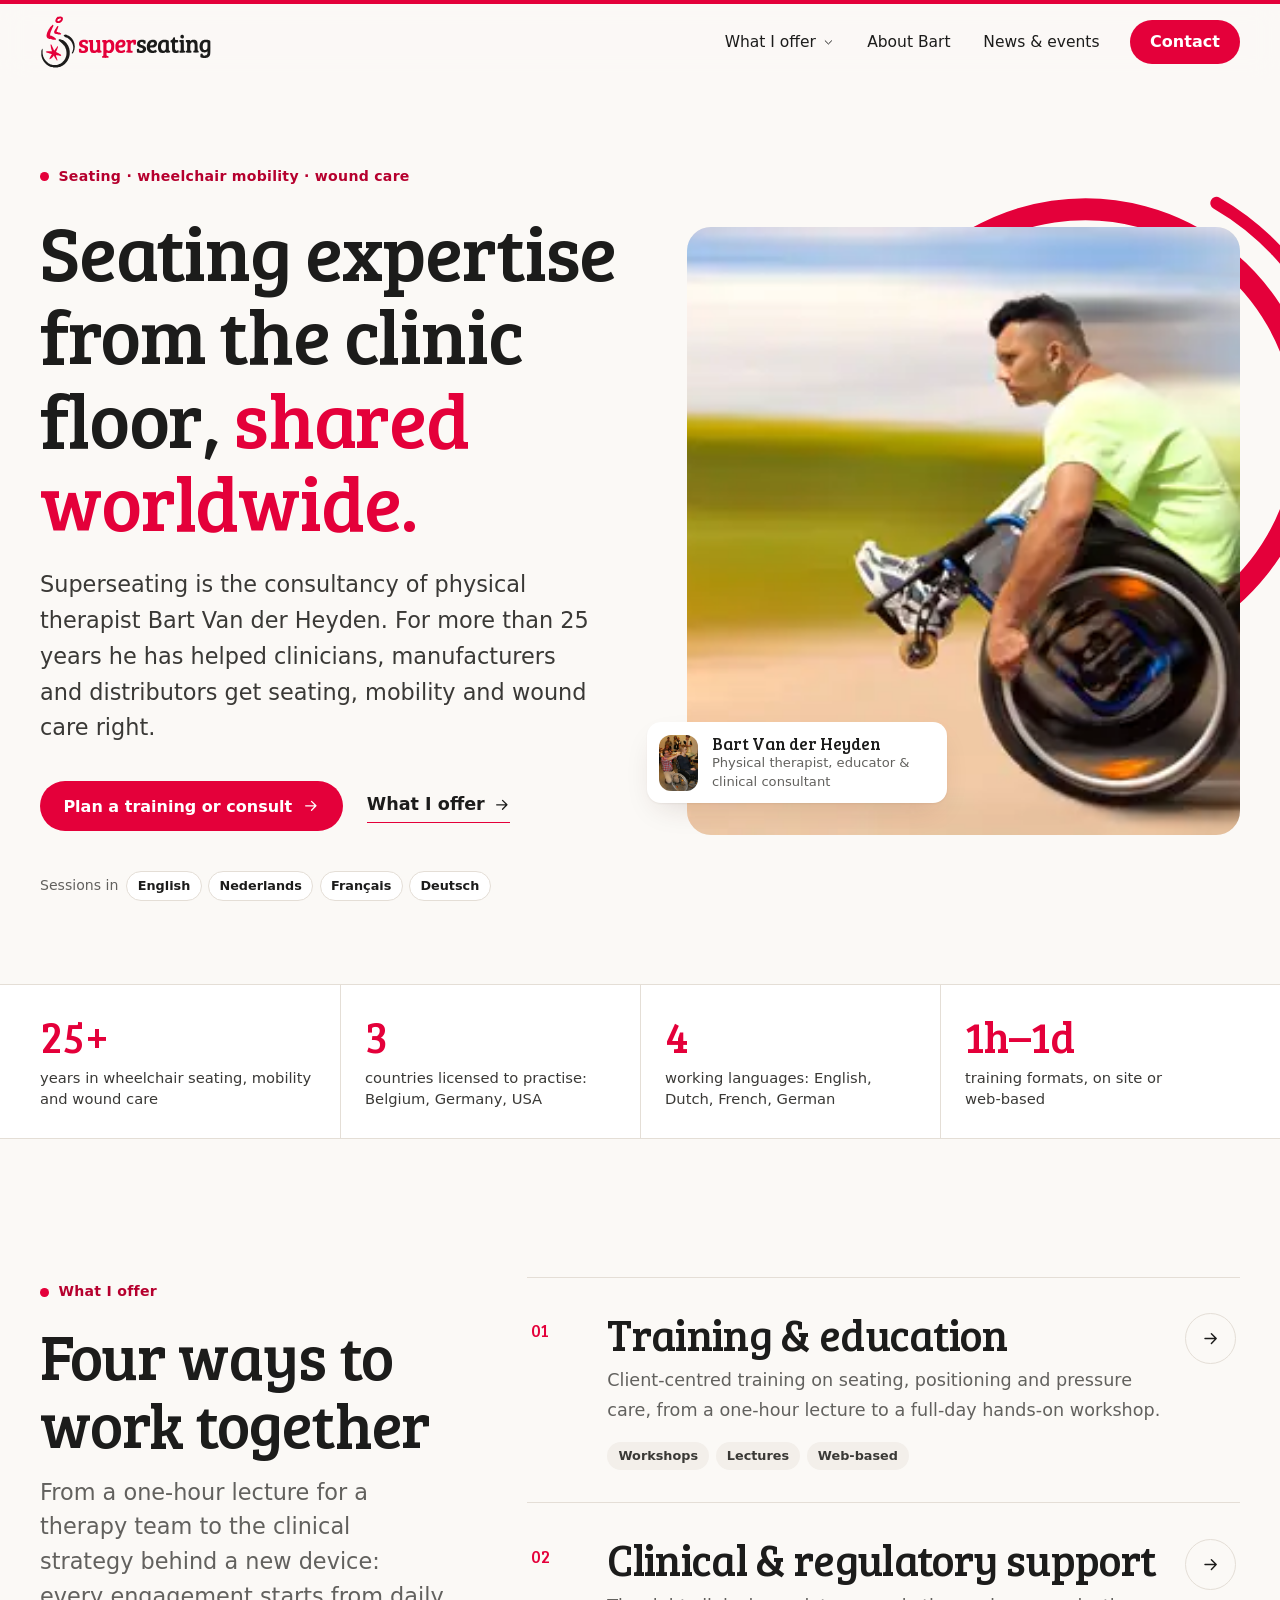
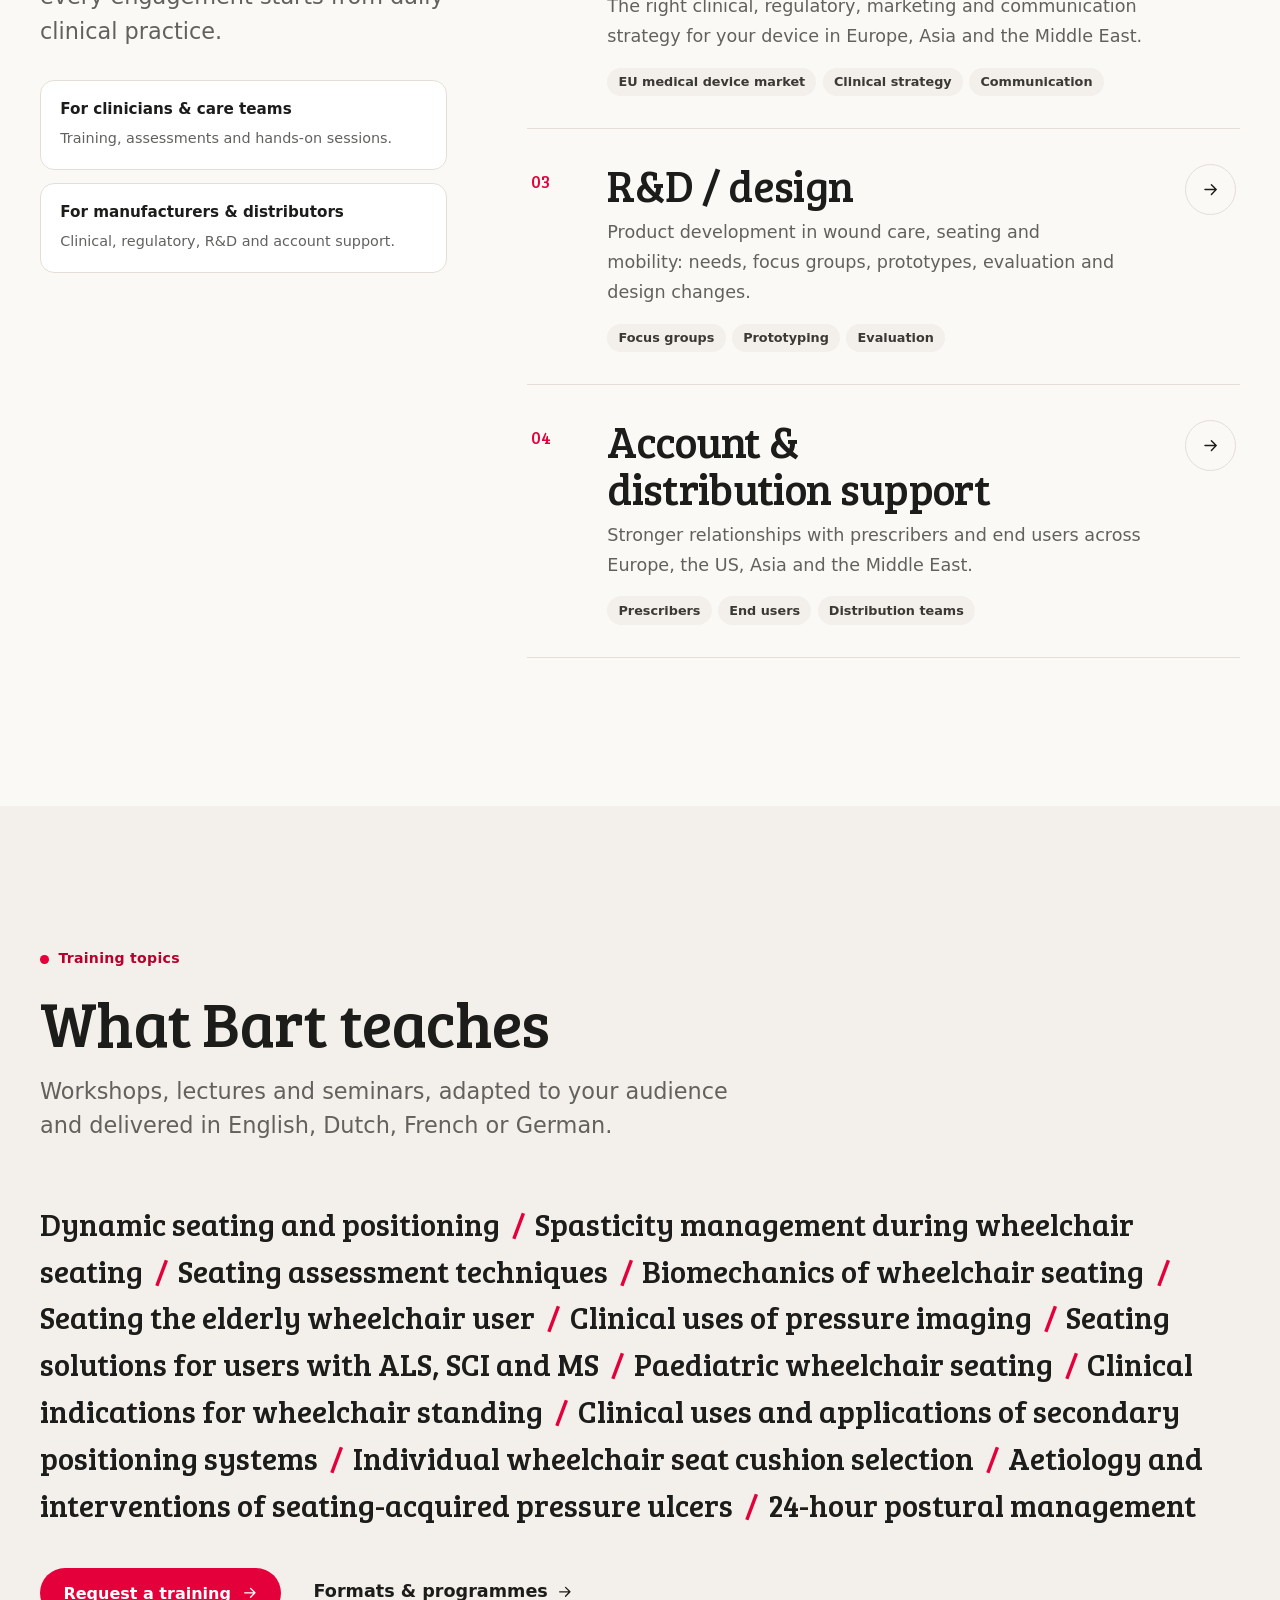
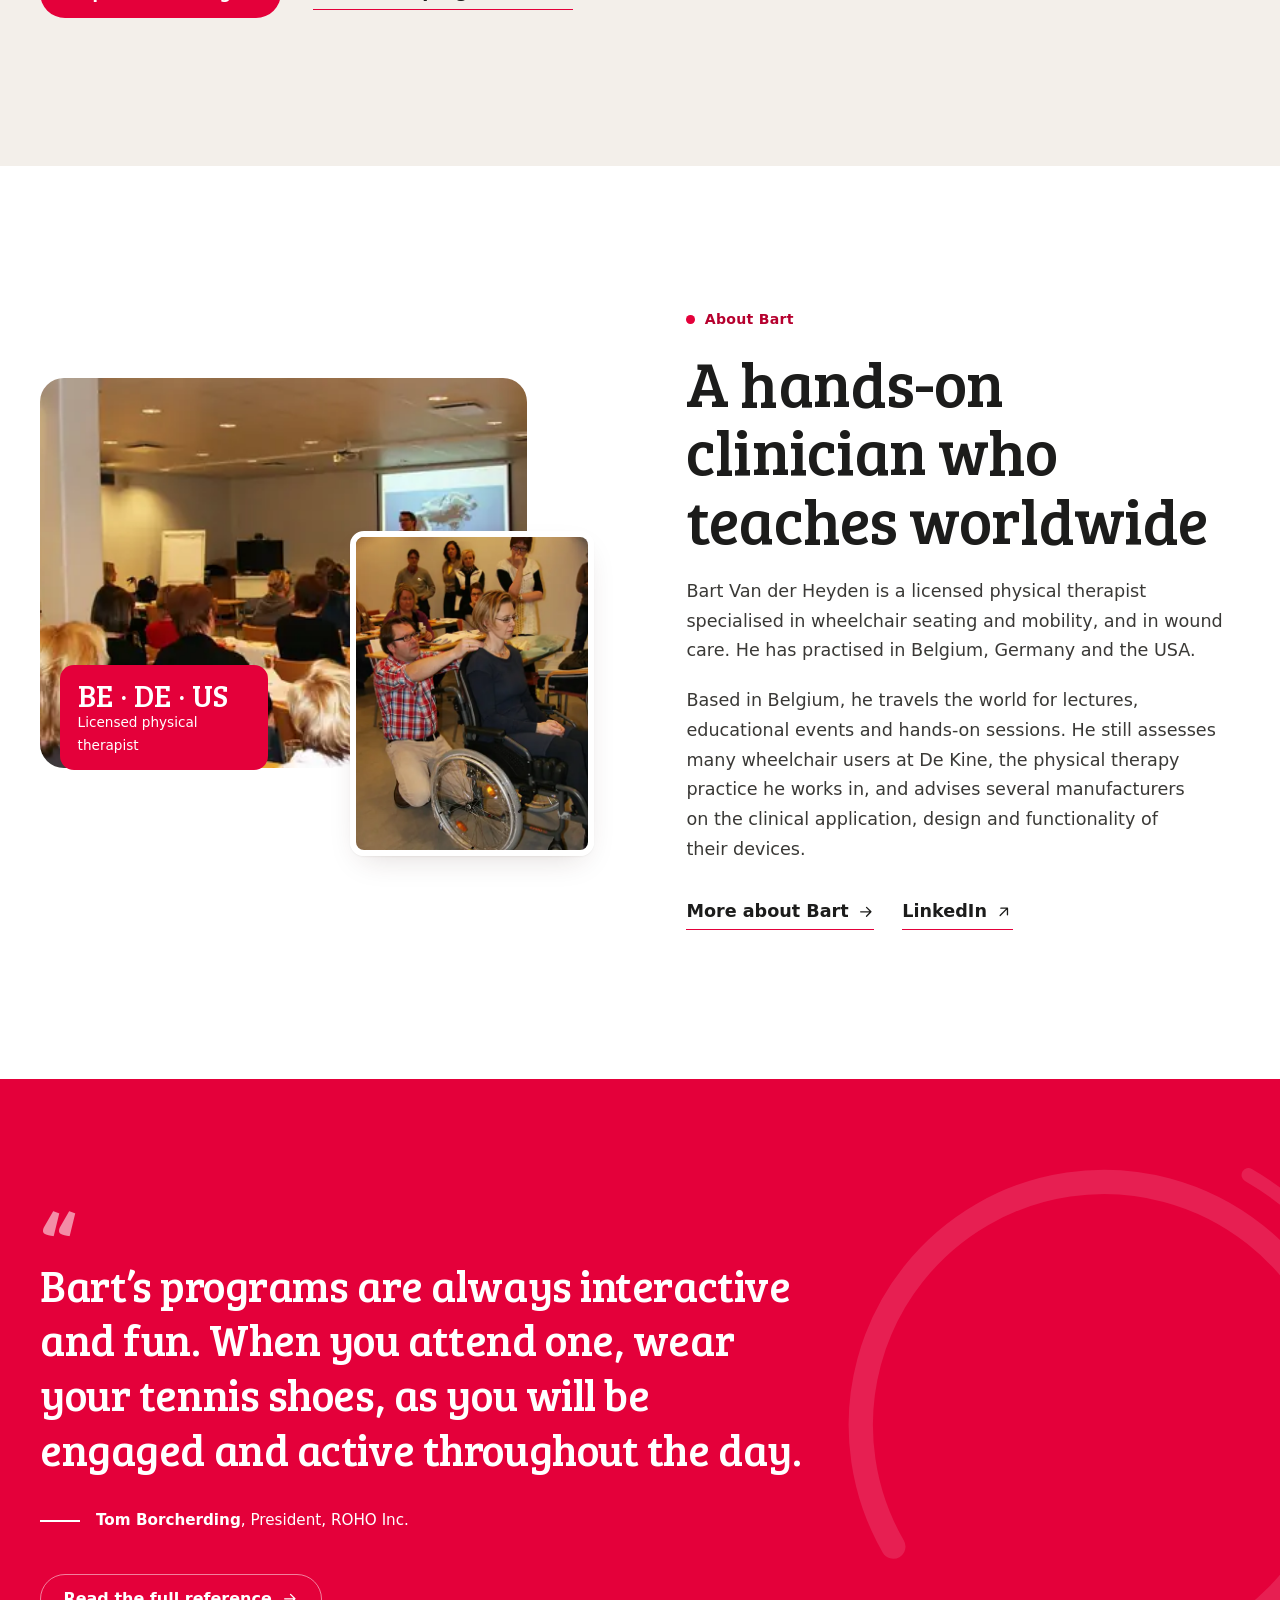
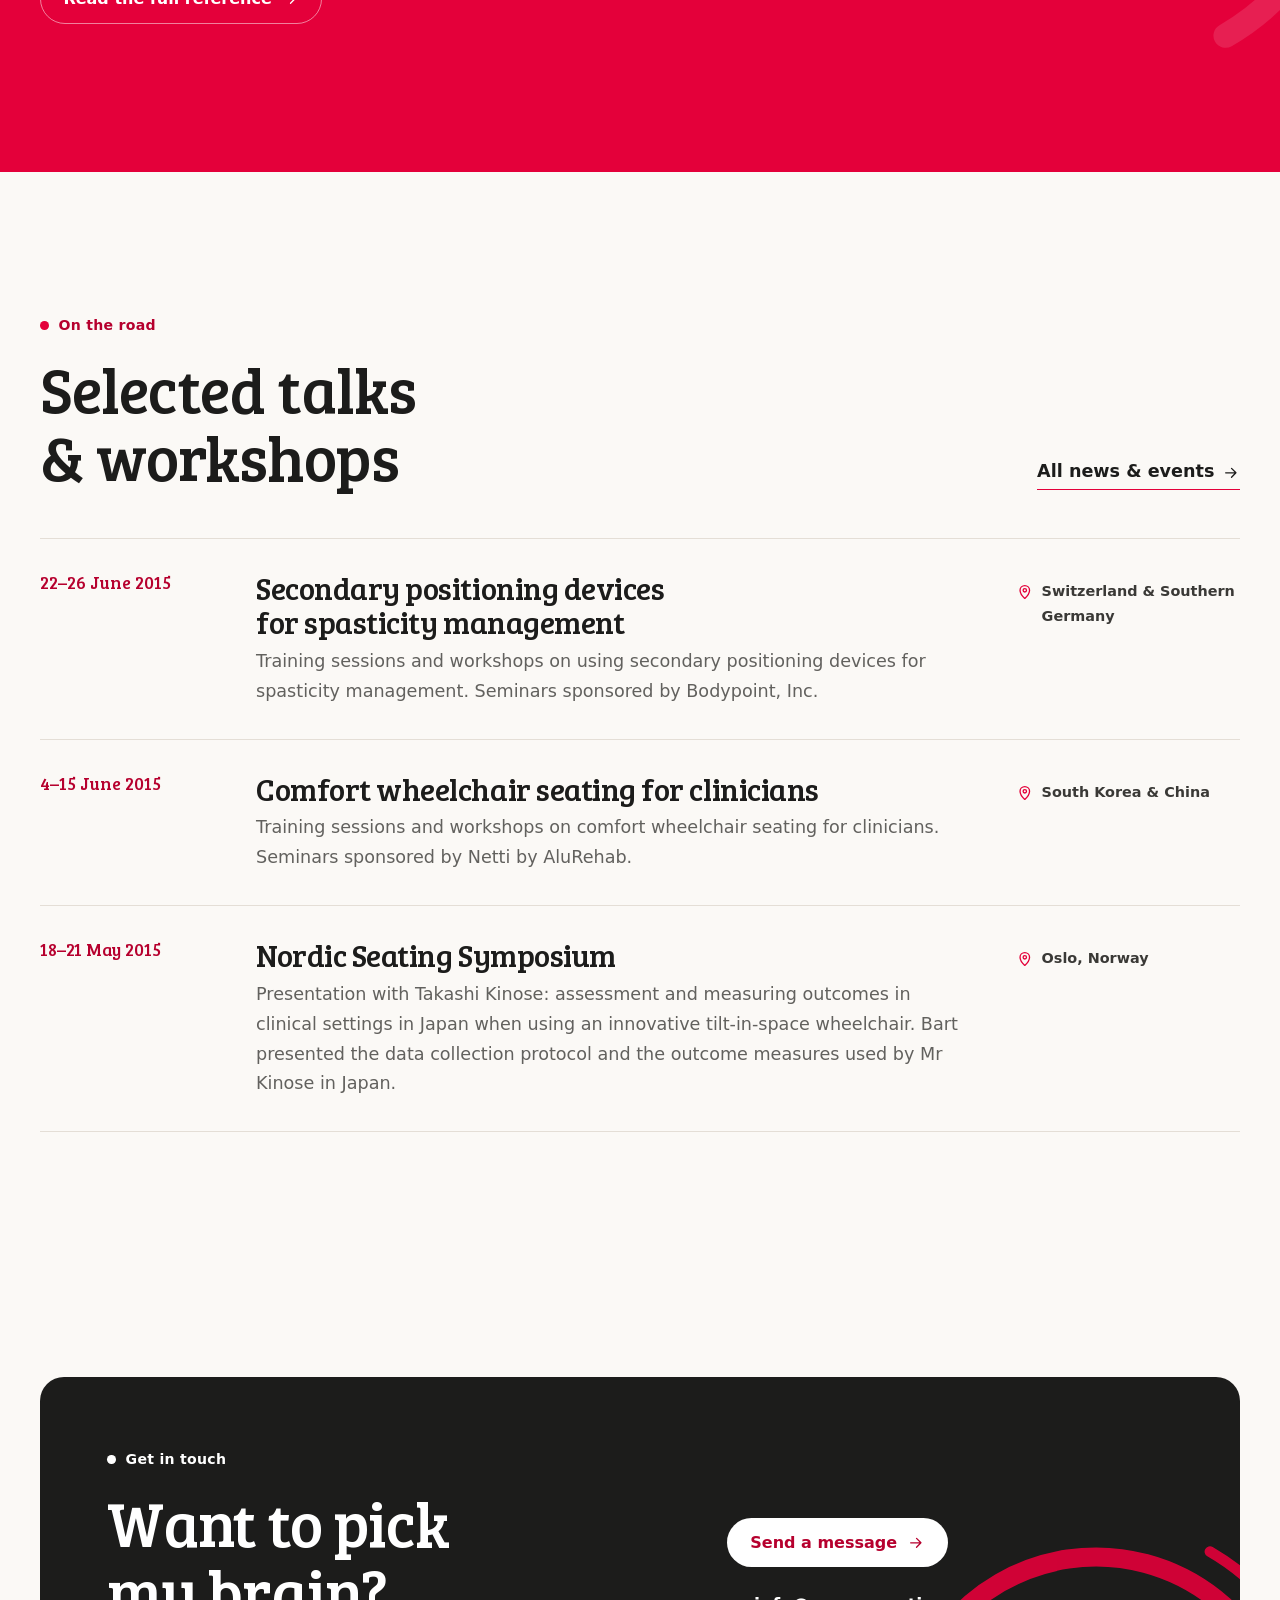
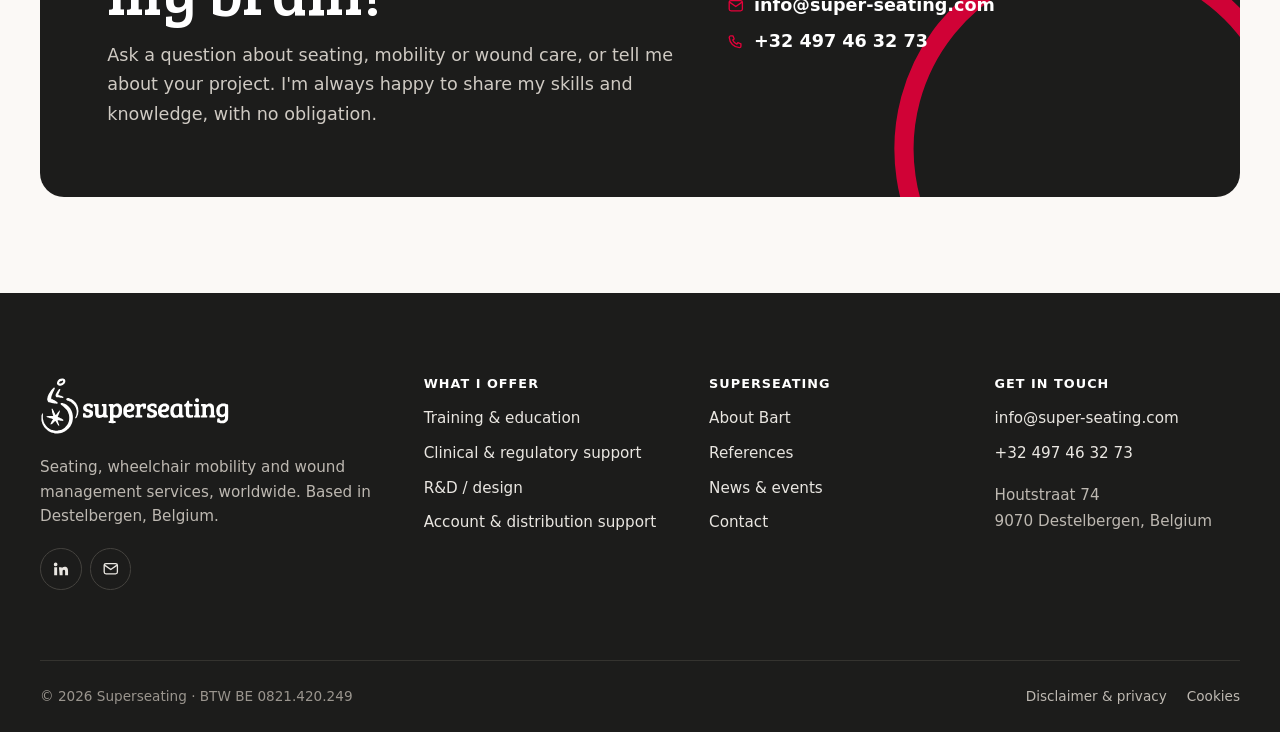
==== index.html @ 183a4d55 "hi new site" ====
<!doctype html>
<html lang="en">
<head>
<meta charset="utf-8">
<meta name="viewport" content="width=device-width, initial-scale=1">
<title>Superseating · Wheelchair seating, mobility & wound care expertise</title>
<meta name="description" content="Training, clinical and regulatory support, R&D and distribution support in wheelchair seating, mobility and wound care, by physical therapist Bart Van der Heyden. Worldwide, in four languages.">
<link rel="canonical" href="https://www.super-seating.com/">
<meta name="theme-color" content="#e4003a">
<meta property="og:type" content="website">
<meta property="og:site_name" content="Superseating">
<meta property="og:title" content="Superseating · Wheelchair seating, mobility & wound care expertise">
<meta property="og:description" content="Training, clinical and regulatory support, R&D and distribution support in wheelchair seating, mobility and wound care, by physical therapist Bart Van der Heyden. Worldwide, in four languages.">
<meta property="og:url" content="https://www.super-seating.com/">
<meta property="og:image" content="https://www.super-seating.com/assets/img/og-image.jpg">
<meta property="og:image:width" content="1200">
<meta property="og:image:height" content="630">
<meta name="twitter:card" content="summary_large_image">
<link rel="icon" href="favicon.ico" sizes="32x32">
<link rel="icon" href="assets/img/favicon.svg" type="image/svg+xml">
<link rel="apple-touch-icon" href="assets/img/apple-touch-icon.png">
<link rel="manifest" href="site.webmanifest">
<link rel="preload" href="assets/fonts/bree-serif-400.woff2" as="font" type="font/woff2" crossorigin>
<link rel="preload" href="assets/fonts/open-sans-var.woff2" as="font" type="font/woff2" crossorigin>
<link rel="stylesheet" href="assets/css/styles.css">
<script>document.documentElement.classList.add("js")</script>
<script src="assets/js/main.js" defer></script>
<script type="application/ld+json">{"@context": "https://schema.org", "@type": "ProfessionalService", "name": "Superseating", "url": "https://www.super-seating.com/", "logo": "https://www.super-seating.com/assets/img/logo.svg", "image": "https://www.super-seating.com/assets/img/og-image.jpg", "email": "info@super-seating.com", "telephone": "+32497463273", "description": "Seating, wheelchair mobility and wound management services worldwide: training & education, clinical and regulatory support, R&D / design, account and distribution support.", "address": {"@type": "PostalAddress", "streetAddress": "Houtstraat 74", "postalCode": "9070", "addressLocality": "Destelbergen", "addressCountry": "BE"}, "areaServed": "Worldwide", "founder": {"@type": "Person", "name": "Bart Van der Heyden", "jobTitle": "Physical therapist", "sameAs": ["https://www.linkedin.com/in/bartvanderheydenpt"], "knowsLanguage": ["nl", "fr", "de", "en"]}}</script>
</head>
<body>
<a class="skip-link" href="#main">Skip to content</a>
<header class="site-header">
  <div class="container header-inner">
    <a class="brand" href="index.html" aria-label="Superseating, home">
      <img src="assets/img/logo.svg" alt="Superseating" width="172" height="64">
    </a>
    <button class="menu-toggle" type="button" aria-expanded="false" aria-controls="site-nav" aria-label="Open menu">
      <span class="bars" aria-hidden="true"><span></span><span></span><span></span></span>
    </button>
    <nav class="site-nav" id="site-nav" aria-label="Main">
      <ul class="nav-list" role="list">
        <li class="nav-item--has-menu">
          <button class="nav-link" type="button" aria-expanded="false" aria-controls="submenu-services" data-submenu>
            What I offer <svg class="chev" viewBox="0 0 24 24" fill="none" stroke="currentColor" stroke-width="1.8" stroke-linecap="round" stroke-linejoin="round" aria-hidden="true"><path d="M6 9l6 6 6-6"/></svg>
          </button>
          <ul class="submenu" id="submenu-services" role="list">
            <li><a href="training-education.html"><strong>Training & education</strong><span>Programmes for clinicians and care teams</span></a></li>
            <li><a href="clinical-regulatory-support.html"><strong>Clinical & regulatory support</strong><span>Strategy for Europe, Asia, Middle East</span></a></li>
            <li><a href="rd-design.html"><strong>R&D / design</strong><span>From user needs to design changes</span></a></li>
            <li><a href="account-distribution-support.html"><strong>Account & distribution support</strong><span>Prescribers and end users, worldwide</span></a></li>
          </ul>
        </li>
        <li><a class="nav-link" href="about.html">About Bart</a></li>
        <li><a class="nav-link" href="news.html">News &amp; events</a></li>
        <li class="nav-cta-item"><a class="btn nav-cta" href="contact.html">Contact</a></li>
      </ul>
    </nav>
  </div>
</header>
<main id="main">
  <section class="hero">
    <div class="container hero-grid">
      <div data-reveal>
        <span class="eyebrow">Seating · wheelchair mobility · wound care</span>
        <h1>Seating expertise from the clinic floor, <em>shared worldwide.</em></h1>
        <p class="lead">Superseating is the consultancy of physical therapist Bart Van der Heyden. For more than 25 years he has helped clinicians, manufacturers and distributors get seating, mobility and wound care right.</p>
        <div class="hero-actions">
          <a class="btn" href="contact.html">Plan a training or consult <svg class="" viewBox="0 0 24 24" fill="none" stroke="currentColor" stroke-width="1.8" stroke-linecap="round" stroke-linejoin="round" aria-hidden="true"><path d="M5 12h14M13 6l6 6-6 6"/></svg></a>
          <a class="link-arrow" href="#services">What I offer <svg class="" viewBox="0 0 24 24" fill="none" stroke="currentColor" stroke-width="1.8" stroke-linecap="round" stroke-linejoin="round" aria-hidden="true"><path d="M5 12h14M13 6l6 6-6 6"/></svg></a>
        </div>
        <div class="hero-langs">
          <span>Sessions in</span>
          <ul role="list" aria-label="Languages">
            <li lang="en">English</li><li lang="nl">Nederlands</li><li lang="fr">Français</li><li lang="de">Deutsch</li>
          </ul>
        </div>
      </div>
      <div class="hero-visual" data-reveal style="--d:.12s">
        <svg class="hero-arc" viewBox="0 0 400 400" fill="none" stroke="currentColor" stroke-linecap="round" aria-hidden="true"><path d="M61.4 280A160 160 0 1 1 280 338.6" stroke-width="16"/><path d="M295 35.5A190 190 0 0 1 378.5 265" stroke-width="9"/></svg>
        <div class="hero-photo">
          <picture class=""><source type="image/webp" srcset="assets/img/hero-motion-640.webp 640w, assets/img/hero-motion-1200.webp 1200w, assets/img/hero-motion-1920.webp 1920w" sizes="(max-width: 860px) 100vw, 50vw"><img src="assets/img/hero-motion.jpg" alt="A wheelchair user riding fast along a sunny path, the landscape blurred by speed" width="1200" height="500" fetchpriority="high" decoding="async"></picture>
        </div>
        <div class="hero-card">
          <picture class=""><source type="image/webp" srcset="assets/img/bart-fitting-480.webp 480w" sizes="56px"><img src="assets/img/bart-fitting.jpg" alt="Bart Van der Heyden adjusting the posture of a woman seated in a wheelchair during a workshop" width="600" height="800" loading="lazy" decoding="async"></picture>
          <div><strong>Bart Van der Heyden</strong><span>Physical therapist, educator &amp; clinical consultant</span></div>
        </div>
      </div>
    </div>
  </section>

  <section class="facts" aria-label="Superseating in numbers">
    <div class="container">
      <ul class="facts-list" role="list">
        <li><span class="fact-num">25+</span><span class="fact-label">years in wheelchair seating, mobility and wound care</span></li>
        <li><span class="fact-num">3</span><span class="fact-label">countries licensed to practise: Belgium, Germany, USA</span></li>
        <li><span class="fact-num">4</span><span class="fact-label">working languages: English, Dutch, French, German</span></li>
        <li><span class="fact-num">1h–1d</span><span class="fact-label">training formats, on site or web-based</span></li>
      </ul>
    </div>
  </section>

  <section class="section" id="services" aria-labelledby="services-title">
    <div class="container services">
      <div class="section-head" data-reveal>
        <span class="eyebrow">What I offer</span>
        <h2 id="services-title">Four ways to work together</h2>
        <p>From a one-hour lecture for a therapy team to the clinical strategy behind a new device: every engagement starts from daily clinical practice.</p>
        <div class="audience">
          <div><strong>For clinicians &amp; care teams</strong><span>Training, assessments and hands-on sessions.</span></div>
          <div><strong>For manufacturers &amp; distributors</strong><span>Clinical, regulatory, R&amp;D and account support.</span></div>
        </div>
      </div>
      <ul class="service-list" role="list">
          <li class="service-row" data-reveal>
            <a href="training-education.html">
              <span class="service-num">01</span>
              <div>
                <h3>Training & education</h3>
                <p>Client-centred training on seating, positioning and pressure care, from a one-hour lecture to a full-day hands-on workshop.</p>
                <ul class="tags" role="list"><li>Workshops</li><li>Lectures</li><li>Web-based</li></ul>
              </div>
              <span class="service-go" aria-hidden="true"><svg class="" viewBox="0 0 24 24" fill="none" stroke="currentColor" stroke-width="1.8" stroke-linecap="round" stroke-linejoin="round" aria-hidden="true"><path d="M5 12h14M13 6l6 6-6 6"/></svg></span>
            </a>
          </li>
          <li class="service-row" data-reveal>
            <a href="clinical-regulatory-support.html">
              <span class="service-num">02</span>
              <div>
                <h3>Clinical & regulatory support</h3>
                <p>The right clinical, regulatory, marketing and communication strategy for your device in Europe, Asia and the Middle East.</p>
                <ul class="tags" role="list"><li>EU medical device market</li><li>Clinical strategy</li><li>Communication</li></ul>
              </div>
              <span class="service-go" aria-hidden="true"><svg class="" viewBox="0 0 24 24" fill="none" stroke="currentColor" stroke-width="1.8" stroke-linecap="round" stroke-linejoin="round" aria-hidden="true"><path d="M5 12h14M13 6l6 6-6 6"/></svg></span>
            </a>
          </li>
          <li class="service-row" data-reveal>
            <a href="rd-design.html">
              <span class="service-num">03</span>
              <div>
                <h3>R&D / design</h3>
                <p>Product development in wound care, seating and mobility: needs, focus groups, prototypes, evaluation and design changes.</p>
                <ul class="tags" role="list"><li>Focus groups</li><li>Prototyping</li><li>Evaluation</li></ul>
              </div>
              <span class="service-go" aria-hidden="true"><svg class="" viewBox="0 0 24 24" fill="none" stroke="currentColor" stroke-width="1.8" stroke-linecap="round" stroke-linejoin="round" aria-hidden="true"><path d="M5 12h14M13 6l6 6-6 6"/></svg></span>
            </a>
          </li>
          <li class="service-row" data-reveal>
            <a href="account-distribution-support.html">
              <span class="service-num">04</span>
              <div>
                <h3>Account & distribution support</h3>
                <p>Stronger relationships with prescribers and end users across Europe, the US, Asia and the Middle East.</p>
                <ul class="tags" role="list"><li>Prescribers</li><li>End users</li><li>Distribution teams</li></ul>
              </div>
              <span class="service-go" aria-hidden="true"><svg class="" viewBox="0 0 24 24" fill="none" stroke="currentColor" stroke-width="1.8" stroke-linecap="round" stroke-linejoin="round" aria-hidden="true"><path d="M5 12h14M13 6l6 6-6 6"/></svg></span>
            </a>
          </li>
      </ul>
    </div>
  </section>

  <section class="section section--tint" aria-labelledby="topics-title">
    <div class="container">
      <div class="section-head" data-reveal>
        <span class="eyebrow">Training topics</span>
        <h2 id="topics-title">What Bart teaches</h2>
        <p>Workshops, lectures and seminars, adapted to your audience and delivered in English, Dutch, French or German.</p>
      </div>
      <div class="topics" data-reveal>
        <ul class="slash-list" role="list"><li>Dynamic seating and positioning</li> <li>Spasticity management during wheelchair seating</li> <li>Seating assessment techniques</li> <li>Biomechanics of wheelchair seating</li> <li>Seating the elderly wheelchair user</li> <li>Clinical uses of pressure imaging</li> <li>Seating solutions for users with ALS, SCI and MS</li> <li>Paediatric wheelchair seating</li> <li>Clinical indications for wheelchair standing</li> <li>Clinical uses and applications of secondary positioning systems</li> <li>Individual wheelchair seat cushion selection</li> <li>Aetiology and interventions of seating-acquired pressure ulcers</li> <li>24-hour postural management</li></ul>
        <div class="topics-foot">
          <a class="btn" href="contact.html">Request a training <svg class="" viewBox="0 0 24 24" fill="none" stroke="currentColor" stroke-width="1.8" stroke-linecap="round" stroke-linejoin="round" aria-hidden="true"><path d="M5 12h14M13 6l6 6-6 6"/></svg></a>
          <a class="link-arrow" href="training-education.html">Formats &amp; programmes <svg class="" viewBox="0 0 24 24" fill="none" stroke="currentColor" stroke-width="1.8" stroke-linecap="round" stroke-linejoin="round" aria-hidden="true"><path d="M5 12h14M13 6l6 6-6 6"/></svg></a>
        </div>
      </div>
    </div>
  </section>

  <section class="section section--white" aria-labelledby="about-title">
    <div class="container split">
      <div class="photo-stack" data-reveal>
        <div class="main"><picture class=""><source type="image/webp" srcset="assets/img/lecture-640.webp 640w, assets/img/lecture-1200.webp 1200w, assets/img/lecture-1920.webp 1920w" sizes="(max-width: 860px) 90vw, 45vw"><img src="assets/img/lecture.jpg" alt="Bart lecturing to a full room of clinicians, with a slide projected behind him" width="1200" height="532" loading="lazy" decoding="async"></picture></div>
        <div class="inset"><picture class=""><source type="image/webp" srcset="assets/img/bart-fitting-480.webp 480w" sizes="(max-width: 860px) 40vw, 20vw"><img src="assets/img/bart-fitting.jpg" alt="Bart Van der Heyden adjusting the posture of a woman seated in a wheelchair during a workshop" width="600" height="800" loading="lazy" decoding="async"></picture></div>
        <div class="badge"><b>BE · DE · US</b><span>Licensed physical therapist</span></div>
      </div>
      <div data-reveal style="--d:.1s">
        <span class="eyebrow">About Bart</span>
        <h2 id="about-title">A hands-on clinician who teaches worldwide</h2>
        <div class="prose">
          <p>Bart Van der Heyden is a licensed physical therapist specialised in wheelchair seating and mobility, and in wound care. He has practised in Belgium, Germany and the USA.</p>
          <p>Based in Belgium, he travels the world for lectures, educational events and hands-on sessions. He still assesses many wheelchair users at De Kine, the physical therapy practice he works in, and advises several manufacturers on the clinical application, design and functionality of their devices.</p>
        </div>
        <div class="split-actions">
          <a class="link-arrow" href="about.html">More about Bart <svg class="" viewBox="0 0 24 24" fill="none" stroke="currentColor" stroke-width="1.8" stroke-linecap="round" stroke-linejoin="round" aria-hidden="true"><path d="M5 12h14M13 6l6 6-6 6"/></svg></a>
          <a class="link-arrow" href="https://www.linkedin.com/in/bartvanderheydenpt" rel="noopener" target="_blank">LinkedIn <svg class="" viewBox="0 0 24 24" fill="none" stroke="currentColor" stroke-width="1.8" stroke-linecap="round" stroke-linejoin="round" aria-hidden="true"><path d="M7 17L17 7M8 7h9v9"/></svg></a>
        </div>
      </div>
    </div>
  </section>

  <section class="section quote-band" aria-label="Reference">
    <svg class="arc-deco" viewBox="0 0 400 400" fill="none" stroke="currentColor" stroke-linecap="round" aria-hidden="true"><path d="M61.4 280A160 160 0 1 1 280 338.6" stroke-width="16"/><path d="M295 35.5A190 190 0 0 1 378.5 265" stroke-width="9"/></svg>
    <div class="container">
      <figure class="quote" data-reveal>
        <span class="quote-mark" aria-hidden="true">“</span>
        <blockquote>
          <p>Bart’s programs are always interactive and fun. When you attend one, wear your tennis shoes, as you will be engaged and active throughout the day.</p>
        </blockquote>
        <figcaption><span><strong>Tom Borcherding</strong>, President, ROHO Inc.</span></figcaption>
        <div class="quote-actions"><a class="btn btn--outline-light" href="about.html#reference">Read the full reference <svg class="" viewBox="0 0 24 24" fill="none" stroke="currentColor" stroke-width="1.8" stroke-linecap="round" stroke-linejoin="round" aria-hidden="true"><path d="M5 12h14M13 6l6 6-6 6"/></svg></a></div>
      </figure>
    </div>
  </section>

  <section class="section" aria-labelledby="events-title">
    <div class="container">
      <div class="section-head section-head--row" data-reveal>
        <div>
          <span class="eyebrow">On the road</span>
          <h2 id="events-title">Selected talks &amp; workshops</h2>
        </div>
        <a class="link-arrow" href="news.html">All news &amp; events <svg class="" viewBox="0 0 24 24" fill="none" stroke="currentColor" stroke-width="1.8" stroke-linecap="round" stroke-linejoin="round" aria-hidden="true"><path d="M5 12h14M13 6l6 6-6 6"/></svg></a>
      </div>
      <div class="event-list">
        <article class="event" data-reveal>
          <time datetime="2015-06-22">22–26 June 2015</time>
          <div>
            <h3>Secondary positioning devices for spasticity management</h3>
            <p>Training sessions and workshops on using secondary positioning devices for spasticity management. Seminars sponsored by Bodypoint, Inc.</p>
          </div>
          <p class="place"><svg class="" viewBox="0 0 24 24" fill="none" stroke="currentColor" stroke-width="1.8" stroke-linecap="round" stroke-linejoin="round" aria-hidden="true"><path d="M12 21s-6.5-5.6-6.5-11a6.5 6.5 0 0113 0c0 5.4-6.5 11-6.5 11z"/><circle cx="12" cy="10" r="2.3"/></svg> Switzerland & Southern Germany</p>
        </article>
        <article class="event" data-reveal>
          <time datetime="2015-06-04">4–15 June 2015</time>
          <div>
            <h3>Comfort wheelchair seating for clinicians</h3>
            <p>Training sessions and workshops on comfort wheelchair seating for clinicians. Seminars sponsored by Netti by AluRehab.</p>
          </div>
          <p class="place"><svg class="" viewBox="0 0 24 24" fill="none" stroke="currentColor" stroke-width="1.8" stroke-linecap="round" stroke-linejoin="round" aria-hidden="true"><path d="M12 21s-6.5-5.6-6.5-11a6.5 6.5 0 0113 0c0 5.4-6.5 11-6.5 11z"/><circle cx="12" cy="10" r="2.3"/></svg> South Korea & China</p>
        </article>
        <article class="event" data-reveal>
          <time datetime="2015-05-18">18–21 May 2015</time>
          <div>
            <h3>Nordic Seating Symposium</h3>
            <p>Presentation with Takashi Kinose: assessment and measuring outcomes in clinical settings in Japan when using an innovative tilt-in-space wheelchair. Bart presented the data collection protocol and the outcome measures used by Mr Kinose in Japan.</p>
          </div>
          <p class="place"><svg class="" viewBox="0 0 24 24" fill="none" stroke="currentColor" stroke-width="1.8" stroke-linecap="round" stroke-linejoin="round" aria-hidden="true"><path d="M12 21s-6.5-5.6-6.5-11a6.5 6.5 0 0113 0c0 5.4-6.5 11-6.5 11z"/><circle cx="12" cy="10" r="2.3"/></svg> Oslo, Norway</p>
        </article>
      </div>
    </div>
  </section>

  <section class="cta" aria-labelledby="cta-title">
    <div class="container">
      <div class="cta-card" data-reveal>
        <svg class="arc-deco" viewBox="0 0 400 400" fill="none" stroke="currentColor" stroke-linecap="round" aria-hidden="true"><path d="M61.4 280A160 160 0 1 1 280 338.6" stroke-width="16"/><path d="M295 35.5A190 190 0 0 1 378.5 265" stroke-width="9"/></svg>
        <div>
          <span class="eyebrow eyebrow--light">Get in touch</span>
          <h2 id="cta-title">Want to pick my brain?</h2>
          <p>Ask a question about seating, mobility or wound care, or tell me about your project. I'm always happy to share my skills and knowledge, with no obligation.</p>
        </div>
        <div class="cta-actions">
          <a class="btn btn--white" href="contact.html">Send a message <svg class="" viewBox="0 0 24 24" fill="none" stroke="currentColor" stroke-width="1.8" stroke-linecap="round" stroke-linejoin="round" aria-hidden="true"><path d="M5 12h14M13 6l6 6-6 6"/></svg></a>
          <div class="cta-contact">
            <a href="mailto:info@super-seating.com"><svg class="" viewBox="0 0 24 24" fill="none" stroke="currentColor" stroke-width="1.8" stroke-linecap="round" stroke-linejoin="round" aria-hidden="true"><rect x="3" y="5" width="18" height="14" rx="2.5"/><path d="M3.5 7l8.5 6 8.5-6"/></svg> info@super-seating.com</a>
            <a href="tel:+32497463273"><svg class="" viewBox="0 0 24 24" fill="none" stroke="currentColor" stroke-width="1.8" stroke-linecap="round" stroke-linejoin="round" aria-hidden="true"><path d="M5 4h3.2l1.6 4.2-2 1.3a11 11 0 005.7 5.7l1.3-2L19 14.8V18a2 2 0 01-2 2A15 15 0 013 6a2 2 0 012-2z"/></svg> +32 497 46 32 73</a>
          </div>
        </div>
      </div>
    </div>
  </section>
</main>
<footer class="site-footer">
  <div class="container">
    <div class="footer-grid">
      <div class="footer-brand">
        <img src="assets/img/logo-white.svg" alt="Superseating" width="190" height="59" loading="lazy">
        <p>Seating, wheelchair mobility and wound management services, worldwide. Based in Destelbergen, Belgium.</p>
        <div class="social">
          <a href="https://www.linkedin.com/in/bartvanderheydenpt" rel="noopener" target="_blank" aria-label="Bart Van der Heyden on LinkedIn (opens in a new tab)"><svg class="" viewBox="0 0 24 24" fill="currentColor" aria-hidden="true"><path d="M4.98 3.5a2.5 2.5 0 11-.02 5 2.5 2.5 0 01.02-5zM3 9.75h4v11H3zM9.5 9.75h3.8v1.5h.06c.53-1 1.83-2.06 3.77-2.06 4.03 0 4.77 2.65 4.77 6.1v5.46h-4v-4.84c0-1.16-.02-2.64-1.61-2.64-1.61 0-1.86 1.26-1.86 2.56v4.92h-4z"/></svg></a>
          <a href="mailto:info@super-seating.com" aria-label="Email Superseating"><svg class="" viewBox="0 0 24 24" fill="none" stroke="currentColor" stroke-width="1.8" stroke-linecap="round" stroke-linejoin="round" aria-hidden="true"><rect x="3" y="5" width="18" height="14" rx="2.5"/><path d="M3.5 7l8.5 6 8.5-6"/></svg></a>
        </div>
      </div>
      <div>
        <h2>What I offer</h2>
        <ul role="list">
          <li><a href="training-education.html">Training & education</a></li>
          <li><a href="clinical-regulatory-support.html">Clinical & regulatory support</a></li>
          <li><a href="rd-design.html">R&D / design</a></li>
          <li><a href="account-distribution-support.html">Account & distribution support</a></li>
        </ul>
      </div>
      <div>
        <h2>Superseating</h2>
        <ul role="list">
          <li><a href="about.html">About Bart</a></li>
          <li><a href="about.html#reference">References</a></li>
          <li><a href="news.html">News &amp; events</a></li>
          <li><a href="contact.html">Contact</a></li>
        </ul>
      </div>
      <div>
        <h2>Get in touch</h2>
        <ul role="list">
          <li><a href="mailto:info@super-seating.com">info@super-seating.com</a></li>
          <li><a href="tel:+32497463273">+32 497 46 32 73</a></li>
        </ul>
        <address>Houtstraat 74<br>9070 Destelbergen, Belgium</address>
      </div>
    </div>
    <div class="footer-bottom">
      <p>&copy; <span data-year>2026</span> Superseating · BTW BE 0821.420.249</p>
      <ul role="list">
        <li><a href="privacy.html">Disclaimer &amp; privacy</a></li>
        <li><a href="cookies.html">Cookies</a></li>
      </ul>
    </div>
  </div>
</footer>
</body>
</html>
---- assets/css/styles.css ----
/* ==========================================================================
   Superseating — styles
   Brand: red #e4003a · ink #1c1c1b · grey #6f6f6e · Bree Serif + Open Sans
   ========================================================================== */

@font-face {
  font-family: "Bree Serif";
  src: url("../fonts/bree-serif-400.woff2") format("woff2");
  font-weight: 400;
  font-style: normal;
  font-display: swap;
}
@font-face {
  font-family: "Open Sans";
  src: url("../fonts/open-sans-var.woff2") format("woff2");
  font-weight: 300 800;
  font-style: normal;
  font-display: swap;
}
@font-face {
  font-family: "Open Sans";
  src: url("../fonts/open-sans-italic.woff2") format("woff2");
  font-weight: 400;
  font-style: italic;
  font-display: swap;
}

:root {
  /* Brand */
  --red: #e4003a;
  --red-deep: #b6002e;
  --red-tint: #fdeef2;
  --ink: #1c1c1b;
  --grey: #6f6f6e;

  /* Warm neutrals, one family */
  --paper: #fbf9f6;
  --paper-2: #f3efea;
  --line: #e4ded6;
  --ink-2: #3a3936;
  --muted: #62615e;

  --font-display: "Bree Serif", Georgia, serif;
  --font-body: "Open Sans", system-ui, -apple-system, "Segoe UI", sans-serif;

  --step--1: clamp(0.83rem, 0.8rem + 0.1vw, 0.9rem);
  --step-0: clamp(1rem, 0.96rem + 0.18vw, 1.1rem);
  --step-1: clamp(1.2rem, 1.1rem + 0.4vw, 1.4rem);
  --step-2: clamp(1.45rem, 1.25rem + 0.9vw, 1.95rem);
  --step-3: clamp(1.8rem, 1.45rem + 1.6vw, 2.75rem);
  --step-4: clamp(2.3rem, 1.7rem + 2.8vw, 4rem);
  --step-5: clamp(2.6rem, 1.8rem + 3.8vw, 5rem);

  --gutter: clamp(1rem, 0.4rem + 3vw, 2.5rem);
  --section: clamp(4.5rem, 3rem + 7vw, 9rem);
  --max: 1240px;

  --r-sm: 6px;
  --r-md: 14px;
  --r-lg: 24px;

  --shadow: 0 1px 2px rgb(60 30 20 / 0.06), 0 12px 32px -12px rgb(60 30 20 / 0.18);
  --ease: cubic-bezier(0.22, 1, 0.36, 1);

  --z-header: 50;
  --z-menu: 60;
  --z-skip: 100;

  color-scheme: light;
}

/* Reset ------------------------------------------------------------------ */
*, *::before, *::after { box-sizing: border-box; }
* { margin: 0; }
html { -webkit-text-size-adjust: 100%; scroll-behavior: smooth; scroll-padding-top: 96px; }
body {
  font-family: var(--font-body);
  font-size: var(--step-0);
  line-height: 1.7;
  color: var(--ink-2);
  background: var(--paper);
  -webkit-font-smoothing: antialiased;
  text-rendering: optimizeLegibility;
  overflow-x: clip;
}
img, svg, picture { display: block; max-width: 100%; height: auto; }
input, button, textarea, select { font: inherit; color: inherit; }
button { cursor: pointer; background: none; border: 0; padding: 0; }
a { color: inherit; text-decoration-thickness: 1px; text-underline-offset: 0.2em; }
ul[role="list"], ol[role="list"] { list-style: none; padding: 0; }
h1, h2, h3, h4 {
  font-family: var(--font-display);
  font-weight: 400;
  color: var(--ink);
  line-height: 1.08;
  letter-spacing: -0.015em;
  text-wrap: balance;
}
p, li { text-wrap: pretty; }
::selection { background: var(--red); color: #fff; }

:focus-visible {
  outline: 3px solid var(--red);
  outline-offset: 3px;
  border-radius: 4px;
}

@media (prefers-reduced-motion: reduce) {
  html { scroll-behavior: auto; }
  *, *::before, *::after { transition-duration: 0.01ms !important; animation-duration: 0.01ms !important; }
}

/* Utilities -------------------------------------------------------------- */
.container { width: min(100% - 2 * var(--gutter), var(--max)); margin-inline: auto; }
.visually-hidden {
  position: absolute !important; width: 1px; height: 1px; padding: 0; margin: -1px;
  overflow: hidden; clip: rect(0 0 0 0); white-space: nowrap; border: 0;
}
.skip-link {
  position: absolute; left: 1rem; top: -100px; z-index: var(--z-skip);
  background: var(--ink); color: #fff; padding: 0.75rem 1rem; border-radius: var(--r-sm);
  text-decoration: none; font-weight: 600;
}
.skip-link:focus { top: 1rem; }

.eyebrow {
  display: inline-flex; align-items: center; gap: 0.6rem;
  font-size: var(--step--1); font-weight: 600; letter-spacing: 0.02em;
  color: var(--red-deep);
}
.eyebrow::before {
  content: ""; width: 0.55rem; height: 0.55rem; border-radius: 50%;
  background: var(--red); flex: none;
}
.eyebrow--light { color: #fff; }
.eyebrow--light::before { background: #fff; }

.lead { font-size: var(--step-1); line-height: 1.6; color: var(--ink-2); max-width: 36em; }
.muted { color: var(--muted); }
.prose { max-width: 66ch; }
.prose > * + * { margin-top: 1.1em; }
.prose h2 { font-size: var(--step-3); margin-top: 2.2em; }
.prose h3 { font-size: var(--step-2); margin-top: 1.8em; }
.prose a { color: var(--red-deep); }
.prose a:hover { color: var(--red); }

/* Buttons ---------------------------------------------------------------- */
.btn {
  --btn-bg: var(--red); --btn-fg: #fff; --btn-bg-hover: var(--red-deep);
  display: inline-flex; align-items: center; justify-content: center; gap: 0.6rem;
  min-height: 3.1rem; padding: 0.7rem 1.4rem;
  background: var(--btn-bg); color: var(--btn-fg);
  border: 1.5px solid transparent; border-radius: 999px;
  font-weight: 600; font-size: 1rem; line-height: 1.2; text-decoration: none;
  transition: background-color 0.25s var(--ease), color 0.25s var(--ease), border-color 0.25s var(--ease), transform 0.25s var(--ease);
}
.btn:hover { background: var(--btn-bg-hover); }
.btn:active { transform: translateY(1px) scale(0.99); }
.btn svg { width: 1.1em; height: 1.1em; transition: transform 0.3s var(--ease); }
.btn:hover svg { transform: translateX(3px); }
.btn--ghost { --btn-bg: transparent; --btn-fg: var(--ink); --btn-bg-hover: var(--ink); border-color: var(--line); }
.btn--ghost:hover { color: #fff; border-color: var(--ink); }
.btn--white { --btn-bg: #fff; --btn-fg: var(--red-deep); --btn-bg-hover: var(--ink); }
.btn--white:hover { color: #fff; }
.btn--outline-light { --btn-bg: transparent; --btn-fg: #fff; --btn-bg-hover: #fff; border-color: rgb(255 255 255 / 0.5); }
.btn--outline-light:hover { color: var(--red-deep); border-color: #fff; }

.link-arrow {
  display: inline-flex; align-items: center; gap: 0.5rem;
  font-weight: 600; color: var(--ink); text-decoration: none;
  border-bottom: 1.5px solid var(--red); padding-bottom: 2px;
  transition: color 0.2s var(--ease), gap 0.3s var(--ease);
}
.link-arrow:hover { color: var(--red-deep); gap: 0.8rem; }
.link-arrow svg { width: 1em; height: 1em; }

/* Header ----------------------------------------------------------------- */
.site-header {
  position: sticky; top: 0; z-index: var(--z-header);
  border-bottom: 1px solid transparent;
  transition: border-color 0.3s var(--ease), box-shadow 0.3s var(--ease);
}
.site-header::before { content: ""; display: block; height: 4px; background: var(--red); }
/* Blur lives on a pseudo-element: backdrop-filter on the header itself would trap the fixed mobile menu */
.site-header::after {
  content: ""; position: absolute; inset: 0; z-index: -1;
  background: rgb(251 249 246 / 0.86);
  backdrop-filter: saturate(1.4) blur(14px);
  -webkit-backdrop-filter: saturate(1.4) blur(14px);
}
body.menu-open .site-header::after { background: var(--paper); }
.site-header.is-scrolled { border-color: var(--line); box-shadow: 0 8px 24px -18px rgb(60 30 20 / 0.35); }
.header-inner { display: flex; align-items: center; justify-content: space-between; gap: 1.5rem; min-height: 76px; }
.brand { display: inline-flex; flex: none; }
.brand img { width: 172px; height: auto; }

.nav-list { display: flex; align-items: center; gap: 0.25rem; }
.nav-link {
  position: relative; display: inline-flex; align-items: center; gap: 0.35rem;
  padding: 0.6rem 0.9rem; border-radius: 999px;
  font-size: 0.97rem; font-weight: 500; color: var(--ink); text-decoration: none;
  transition: background-color 0.2s var(--ease), color 0.2s var(--ease);
}
.nav-link:hover { background: var(--paper-2); }
.nav-link[aria-current="page"], .nav-link.is-active { color: var(--red-deep); }
.nav-link[aria-current="page"]::after, .nav-link.is-active::after {
  content: ""; position: absolute; left: 50%; bottom: 0.2rem; width: 5px; height: 5px;
  border-radius: 50%; background: var(--red); transform: translateX(-50%);
}
.nav-link .chev { width: 0.8rem; height: 0.8rem; transition: transform 0.25s var(--ease); }
.nav-item--has-menu { position: relative; }
.nav-item--has-menu [aria-expanded="true"] .chev { transform: rotate(180deg); }
.nav-cta { margin-left: 0.75rem; min-height: 2.75rem; padding-inline: 1.2rem; }

.submenu {
  position: absolute; top: calc(100% + 0.6rem); left: 50%;
  width: min(560px, 90vw);
  display: grid; grid-template-columns: 1fr 1fr; gap: 0.25rem;
  padding: 0.6rem; background: #fff; border: 1px solid var(--line); border-radius: var(--r-md);
  box-shadow: var(--shadow);
  opacity: 0; visibility: hidden; transform: translate(-50%, 6px);
  transition: opacity 0.2s var(--ease), transform 0.25s var(--ease), visibility 0.2s;
}
.submenu.is-open { opacity: 1; visibility: visible; transform: translate(-50%, 0); }
.submenu a {
  display: block; padding: 0.85rem 0.95rem; border-radius: 10px; text-decoration: none;
  transition: background-color 0.2s var(--ease);
}
.submenu a:hover { background: var(--red-tint); }
.submenu strong { display: block; font-family: var(--font-display); font-weight: 400; font-size: 1.05rem; color: var(--ink); line-height: 1.25; }
.submenu span { display: block; margin-top: 0.2rem; font-size: 0.85rem; line-height: 1.45; color: var(--muted); }
.submenu a[aria-current="page"] strong { color: var(--red-deep); }

.menu-toggle {
  display: none; width: 48px; height: 48px; border-radius: 50%;
  align-items: center; justify-content: center; color: var(--ink);
}
.menu-toggle:hover { background: var(--paper-2); }
.menu-toggle .bars { position: relative; width: 22px; height: 14px; }
.menu-toggle .bars span {
  position: absolute; left: 0; width: 100%; height: 2px; border-radius: 2px; background: currentColor;
  transition: transform 0.3s var(--ease), opacity 0.2s var(--ease), top 0.3s var(--ease);
}
.menu-toggle .bars span:nth-child(1) { top: 0; }
.menu-toggle .bars span:nth-child(2) { top: 6px; }
.menu-toggle .bars span:nth-child(3) { top: 12px; }
.menu-toggle[aria-expanded="true"] .bars span:nth-child(1) { top: 6px; transform: rotate(45deg); }
.menu-toggle[aria-expanded="true"] .bars span:nth-child(2) { opacity: 0; }
.menu-toggle[aria-expanded="true"] .bars span:nth-child(3) { top: 6px; transform: rotate(-45deg); }

@media (max-width: 960px) {
  .brand img { width: 150px; }
  .menu-toggle { display: inline-flex; }
  .site-nav {
    position: fixed; inset: 80px 0 0 0; z-index: var(--z-menu);
    background: var(--paper); overflow-y: auto;
    padding: 1rem var(--gutter) 2.5rem;
    opacity: 0; visibility: hidden; transform: translateY(-8px);
    transition: opacity 0.25s var(--ease), transform 0.3s var(--ease), visibility 0.25s;
  }
  .site-nav.is-open { opacity: 1; visibility: visible; transform: none; }
  .nav-list { flex-direction: column; align-items: stretch; gap: 0; }
  .nav-list > li { border-bottom: 1px solid var(--line); }
  .nav-link {
    width: 100%; justify-content: space-between; padding: 1.1rem 0; border-radius: 0;
    font-family: var(--font-display); font-size: 1.5rem; font-weight: 400;
  }
  .nav-link:hover { background: none; color: var(--red-deep); }
  .nav-link[aria-current="page"]::after, .nav-link.is-active::after { display: none; }
  .submenu {
    position: static; width: auto; transform: none; grid-template-columns: 1fr;
    box-shadow: none; border: 0; background: transparent; padding: 0 0 1rem;
    display: none; opacity: 1; visibility: visible;
  }
  .submenu.is-open { display: grid; transform: none; }
  .submenu a { padding: 0.7rem 0.9rem; background: #fff; border: 1px solid var(--line); margin-bottom: 0.4rem; }
  .nav-list > li.nav-cta-item { border: 0; padding-top: 1.5rem; }
  .nav-cta { margin: 0; width: 100%; min-height: 3.4rem; font-size: 1.05rem; }
  body.menu-open { overflow: hidden; }
}

/* Hero (home) ------------------------------------------------------------ */
.hero { position: relative; padding: clamp(2.5rem, 1rem + 5vw, 5.5rem) 0 clamp(3rem, 2rem + 4vw, 6rem); }
.hero-grid {
  display: grid; grid-template-columns: minmax(0, 1.05fr) minmax(0, 1fr);
  gap: clamp(2rem, 1rem + 4vw, 5rem); align-items: center;
}
.hero h1 { font-size: var(--step-5); margin-top: 1.1rem; }
.hero h1 em { font-style: normal; color: var(--red); }
.hero .lead { margin-top: 1.5rem; }
.hero-actions { display: flex; flex-wrap: wrap; align-items: center; gap: 0.75rem 1.5rem; margin-top: 2.2rem; }
.hero-langs {
  display: flex; flex-wrap: wrap; align-items: center; gap: 0.5rem; margin-top: 2.5rem;
  font-size: var(--step--1); color: var(--muted);
}
.hero-langs ul { display: flex; flex-wrap: wrap; gap: 0.4rem; }
.hero-langs li {
  padding: 0.2rem 0.65rem; border: 1px solid var(--line); border-radius: 999px;
  background: #fff; color: var(--ink); font-weight: 600; font-size: 0.8rem;
}

.hero-visual { position: relative; }
.hero-photo {
  position: relative; border-radius: var(--r-lg); overflow: hidden;
  aspect-ratio: 4 / 4.4; background: var(--paper-2);
}
.hero-photo img { width: 100%; height: 100%; object-fit: cover; object-position: 72% 50%; }
.hero-arc {
  position: absolute; z-index: -1; pointer-events: none;
  width: 118%; right: -22%; top: -12%; color: var(--red);
}
.hero-card {
  position: absolute; left: -2.5rem; bottom: 2rem;
  display: flex; align-items: center; gap: 0.9rem;
  max-width: 300px; padding: 0.75rem 1.1rem 0.75rem 0.75rem;
  background: #fff; border-radius: var(--r-md); box-shadow: var(--shadow);
}
.hero-card img { width: 56px; height: 56px; border-radius: 12px; object-fit: cover; object-position: 30% 20%; flex: none; }
.hero-card strong { display: block; font-family: var(--font-display); font-weight: 400; color: var(--ink); font-size: 1.05rem; line-height: 1.2; }
.hero-card span { display: block; font-size: 0.82rem; line-height: 1.4; color: var(--muted); }

@media (max-width: 860px) {
  .hero-grid { grid-template-columns: 1fr; }
  .hero-visual { max-width: 560px; }
  .hero-photo { aspect-ratio: 4 / 3; }
  .hero-card { left: 1rem; bottom: -1.5rem; }
  .hero-arc { width: 90%; right: -18%; top: -14%; }
}

/* Facts ------------------------------------------------------------------ */
.facts { border-block: 1px solid var(--line); background: #fff; }
.facts-list { display: grid; grid-template-columns: repeat(4, 1fr); }
.facts-list li { padding: 1.8rem 1.5rem; border-left: 1px solid var(--line); }
.facts-list li:first-child { border-left: 0; padding-left: 0; }
.fact-num { display: block; font-family: var(--font-display); font-size: var(--step-3); line-height: 1; color: var(--red); font-variant-numeric: tabular-nums; }
.fact-label { display: block; margin-top: 0.55rem; font-size: 0.92rem; line-height: 1.45; color: var(--ink-2); }
@media (max-width: 860px) {
  .facts-list { grid-template-columns: 1fr 1fr; }
  .facts-list li { padding: 1.4rem 1rem; }
  .facts-list li:nth-child(odd) { border-left: 0; padding-left: 0; }
  .facts-list li:nth-child(n + 3) { border-top: 1px solid var(--line); }
}

/* Sections --------------------------------------------------------------- */
.section { padding-block: var(--section) calc(var(--section) * 1.08); }
.section--tint { background: var(--paper-2); }
.section--white { background: #fff; }
.section-head { max-width: 44rem; }
.section-head h2 { font-size: var(--step-4); margin-top: 0.9rem; }
.section-head p { margin-top: 1.1rem; color: var(--muted); font-size: var(--step-1); line-height: 1.55; }
.section-head--row { display: flex; align-items: end; justify-content: space-between; gap: 2rem; max-width: none; flex-wrap: wrap; }
.section-head--row > div { max-width: 44rem; }

/* Services list (home) --------------------------------------------------- */
.services { display: grid; grid-template-columns: minmax(0, 0.8fr) minmax(0, 1.4fr); gap: clamp(2rem, 1rem + 5vw, 6rem); align-items: start; }
.services .section-head { position: sticky; top: 120px; }
.audience { margin-top: 2rem; display: grid; gap: 0.8rem; }
.audience div { padding: 1rem 1.2rem; border-radius: var(--r-md); background: #fff; border: 1px solid var(--line); }
.audience strong { display: block; color: var(--ink); font-weight: 600; font-size: 0.95rem; }
.audience span { font-size: 0.9rem; color: var(--muted); }

.service-list { border-top: 1px solid var(--line); }
.service-row { border-bottom: 1px solid var(--line); }
.service-row a {
  display: grid; grid-template-columns: 3.5rem minmax(0, 1fr) auto; gap: 0.5rem 1.25rem; align-items: start;
  padding: 2rem 0.25rem; text-decoration: none; color: inherit;
}
.service-num { font-family: var(--font-display); color: var(--red); font-size: 1.05rem; padding-top: 0.45rem; font-variant-numeric: tabular-nums; }
.service-row h3 { font-size: var(--step-3); transition: color 0.25s var(--ease); }
.service-row p { margin-top: 0.6rem; color: var(--muted); max-width: 40em; }
.tags { display: flex; flex-wrap: wrap; gap: 0.4rem; margin-top: 1rem; }
.tags li { font-size: 0.8rem; font-weight: 600; color: var(--ink-2); padding: 0.2rem 0.7rem; border-radius: 999px; background: var(--paper-2); }
.section--tint .tags li { background: #fff; }
.service-go {
  width: 3.2rem; height: 3.2rem; border-radius: 50%; border: 1.5px solid var(--line);
  display: grid; place-items: center; color: var(--ink); margin-top: 0.2rem;
  transition: background-color 0.3s var(--ease), border-color 0.3s var(--ease), color 0.3s var(--ease), transform 0.35s var(--ease);
}
.service-go svg { width: 1.2rem; height: 1.2rem; }
.service-row a:hover h3 { color: var(--red-deep); }
.service-row a:hover .service-go { background: var(--red); border-color: var(--red); color: #fff; transform: rotate(-45deg); }
@media (max-width: 960px) {
  .services { grid-template-columns: 1fr; }
  .services .section-head { position: static; }
}
@media (max-width: 560px) {
  .service-row a { grid-template-columns: minmax(0, 1fr) auto; padding: 1.6rem 0; }
  .service-num { grid-column: 1 / -1; padding: 0; }
  .service-go { width: 2.75rem; height: 2.75rem; }
}

/* Topics (slash list, nod to the original "specialities") ---------------- */
.topics { margin-top: clamp(2.5rem, 2rem + 2vw, 4rem); }
.slash-list {
  display: flex; flex-wrap: wrap; align-items: baseline; column-gap: 0.1em;
  font-family: var(--font-display); font-size: var(--step-2); line-height: 1.5; color: var(--ink);
}
.slash-list li { display: inline; }
.slash-list li:not(:last-child)::after { content: "/"; color: var(--red); margin-left: 0.4em; margin-right: 0.1em; }
.topics-foot { margin-top: 2.5rem; display: flex; flex-wrap: wrap; gap: 1rem 2rem; align-items: center; }

/* Split / About ---------------------------------------------------------- */
.split { display: grid; grid-template-columns: minmax(0, 1fr) minmax(0, 1fr); gap: clamp(2.5rem, 1rem + 6vw, 7rem); align-items: center; }
.split--flip > :first-child { order: 2; }
.split h2 { font-size: var(--step-4); margin-top: 0.9rem; }
.split .prose { margin-top: 1.5rem; }
.split-actions { display: flex; flex-wrap: wrap; gap: 1rem 1.75rem; align-items: center; margin-top: 2rem; }

.photo-stack { position: relative; padding: 0 12% 16% 0; }
.photo-stack .main { border-radius: var(--r-lg); overflow: hidden; aspect-ratio: 5 / 4; }
.photo-stack .main img { width: 100%; height: 100%; object-fit: cover; }
.photo-stack .inset {
  position: absolute; right: 0; bottom: 0; width: 44%;
  border-radius: var(--r-md); overflow: hidden; aspect-ratio: 3 / 4;
  border: 6px solid var(--paper); box-shadow: var(--shadow);
}
.section--white .photo-stack .inset { border-color: #fff; }
.photo-stack .inset img { width: 100%; height: 100%; object-fit: cover; }
.photo-stack .badge {
  position: absolute; left: 1.25rem; bottom: 18%; background: var(--red); color: #fff;
  padding: 0.9rem 1.1rem; border-radius: var(--r-md); max-width: 13rem; line-height: 1.3;
}
.photo-stack .badge b { display: block; font-family: var(--font-display); font-weight: 400; font-size: 1.9rem; line-height: 1; }
.photo-stack .badge span { font-size: 0.85rem; }

.check-list { list-style: none; padding: 0; display: grid; gap: 0.75rem; margin-top: 1.75rem; }
.check-list li { position: relative; padding-left: 2rem; }
.check-list li::before {
  content: ""; position: absolute; left: 0; top: 0.35em; width: 1.2rem; height: 1.2rem; border-radius: 50%;
  background: var(--red-tint) url("data:image/svg+xml,%3Csvg xmlns='http://www.w3.org/2000/svg' viewBox='0 0 20 20' fill='none' stroke='%23b6002e' stroke-width='2.6' stroke-linecap='round' stroke-linejoin='round'%3E%3Cpath d='M5.5 10.5l3 3 6-7'/%3E%3C/svg%3E") center / 0.8rem no-repeat;
}
@media (max-width: 860px) {
  .split { grid-template-columns: 1fr; }
  .split--flip > :first-child { order: 0; }
}

/* Quote ------------------------------------------------------------------ */
.quote-band { background: var(--red); color: #fff; position: relative; overflow: hidden; isolation: isolate; }
.quote-band .arc-deco { position: absolute; z-index: -1; right: -8rem; top: 50%; width: 38rem; transform: translateY(-50%); color: rgb(255 255 255 / 0.12); }
.quote { max-width: 58rem; }
.quote-mark { font-family: var(--font-display); font-size: 6rem; line-height: 0.6; display: block; height: 2.6rem; color: rgb(255 255 255 / 0.55); }
.quote blockquote p { font-family: var(--font-display); font-size: var(--step-3); line-height: 1.25; color: #fff; letter-spacing: -0.01em; text-wrap: balance; }
.quote figcaption { margin-top: 2rem; display: flex; align-items: center; gap: 1rem; font-size: 0.95rem; }
.quote figcaption::before { content: ""; width: 2.5rem; height: 2px; background: #fff; }
.quote figcaption strong { font-weight: 600; }
.quote-actions { margin-top: 2.5rem; }

/* Events ----------------------------------------------------------------- */
.event-list { margin-top: 3rem; border-top: 1px solid var(--line); }
.event {
  display: grid; grid-template-columns: 11rem minmax(0, 1fr) minmax(0, 14rem); gap: 1rem 2.5rem;
  padding: 2rem 0; border-bottom: 1px solid var(--line); align-items: start;
}
.event time { font-family: var(--font-display); color: var(--red-deep); font-size: 1.1rem; line-height: 1.3; }
.event time small { display: block; font-family: var(--font-body); color: var(--muted); font-size: 0.82rem; margin-top: 0.2rem; }
.event h3 { font-size: var(--step-2); }
.event p { margin-top: 0.5rem; color: var(--muted); }
.event .place { font-size: 0.9rem; color: var(--ink-2); font-weight: 600; display: flex; gap: 0.5rem; align-items: flex-start; }
.event .place svg { width: 1.1rem; height: 1.1rem; flex: none; color: var(--red); margin-top: 0.25rem; }
.event a { color: var(--red-deep); }
@media (max-width: 860px) {
  .event { grid-template-columns: 1fr; gap: 0.5rem; }
}

/* CTA band --------------------------------------------------------------- */
.cta { padding-block: clamp(3.5rem, 2rem + 5vw, 6.5rem); }
.cta-card {
  position: relative; overflow: hidden; isolation: isolate;
  display: grid; grid-template-columns: minmax(0, 1.3fr) minmax(0, 1fr); gap: 2.5rem; align-items: center;
  padding: clamp(2rem, 1rem + 4vw, 4.5rem);
  background: var(--ink); color: #e9e6e1; border-radius: var(--r-lg);
}
.cta-card h2 { color: #fff; font-size: var(--step-4); margin-top: 0.9rem; }
.cta-card p { margin-top: 1rem; max-width: 34em; color: #cfcac3; }
.cta-card .arc-deco { position: absolute; z-index: -1; right: -6rem; bottom: -12rem; width: 30rem; color: var(--red); opacity: 0.9; }
.cta-actions { display: grid; gap: 0.75rem; justify-items: start; }
.cta-contact { display: grid; gap: 0.35rem; margin-top: 0.75rem; }
.cta-contact a { color: #fff; text-decoration: none; font-weight: 600; display: inline-flex; gap: 0.6rem; align-items: center; }
.cta-contact a:hover { color: #ffc2d1; }
.cta-contact svg { width: 1.1rem; height: 1.1rem; color: var(--red); }
@media (max-width: 860px) { .cta-card { grid-template-columns: 1fr; } }

/* Page hero (inner pages) ------------------------------------------------ */
.page-hero { padding: clamp(2rem, 1rem + 3vw, 3.5rem) 0 clamp(2.5rem, 1.5rem + 4vw, 5rem); }
.breadcrumb ol { list-style: none; padding: 0; display: flex; flex-wrap: wrap; gap: 0.4rem; font-size: 0.88rem; color: var(--muted); }
.breadcrumb li + li::before { content: "/"; margin-right: 0.4rem; color: var(--line); }
.breadcrumb a { color: var(--muted); text-decoration: none; }
.breadcrumb a:hover { color: var(--red-deep); text-decoration: underline; }
.page-hero-grid { display: grid; grid-template-columns: minmax(0, 1.1fr) minmax(0, 1fr); gap: clamp(2rem, 1rem + 4vw, 5rem); align-items: end; margin-top: clamp(1.5rem, 1rem + 2vw, 3rem); }
.page-hero h1 { font-size: var(--step-5); margin-top: 1rem; }
.page-hero .lead { margin-top: 1.4rem; }
.page-hero-actions { display: flex; flex-wrap: wrap; gap: 0.75rem 1.5rem; align-items: center; margin-top: 2rem; }
.page-hero-media { border-radius: var(--r-lg); overflow: hidden; aspect-ratio: 4 / 3; }
.page-hero-media img { width: 100%; height: 100%; object-fit: cover; }
.page-hero--simple .page-hero-grid { grid-template-columns: 1fr; }
.page-hero--simple h1 { font-size: var(--step-4); }
@media (max-width: 860px) { .page-hero-grid { grid-template-columns: 1fr; } }

/* Content + aside -------------------------------------------------------- */
.content-grid { display: grid; grid-template-columns: minmax(0, 1fr) 21rem; gap: clamp(2.5rem, 1rem + 5vw, 6rem); align-items: start; }
.content-grid > aside { position: sticky; top: 110px; }
@media (max-width: 960px) {
  .content-grid { grid-template-columns: 1fr; }
  .content-grid > aside { position: static; }
}
.block + .block { margin-top: clamp(3rem, 2rem + 3vw, 5rem); }
.block h2 { font-size: var(--step-3); }
.block > p { margin-top: 1rem; max-width: 64ch; }

.contact-card { padding: 1.75rem; background: #fff; border: 1px solid var(--line); border-radius: var(--r-lg); }
.contact-card .person { display: flex; gap: 0.9rem; align-items: center; }
.contact-card .person img { width: 64px; height: 64px; border-radius: 14px; object-fit: cover; object-position: 30% 20%; }
.contact-card .person strong { display: block; font-family: var(--font-display); font-weight: 400; color: var(--ink); font-size: 1.15rem; line-height: 1.2; }
.contact-card .person span { font-size: 0.85rem; color: var(--muted); }
.contact-card p { margin-top: 1.1rem; font-size: 0.95rem; color: var(--ink-2); }
.contact-card .btn { width: 100%; margin-top: 1.25rem; }
.contact-lines { list-style: none; padding: 0; margin-top: 1.25rem; padding-top: 1.1rem; border-top: 1px solid var(--line); display: grid; gap: 0.55rem; font-size: 0.95rem; }
.contact-lines a { display: inline-flex; gap: 0.6rem; align-items: center; color: var(--ink); text-decoration: none; font-weight: 600; }
.contact-lines a:hover { color: var(--red-deep); text-decoration: underline; }
.contact-lines svg { width: 1.05rem; height: 1.05rem; color: var(--red); flex: none; }

/* Grids of items --------------------------------------------------------- */
.pillars { display: grid; grid-template-columns: repeat(2, minmax(0, 1fr)); gap: 1rem; margin-top: 2rem; }
.pillar { padding: 1.6rem; background: #fff; border: 1px solid var(--line); border-radius: var(--r-md); }
.pillar-icon { width: 2.75rem; height: 2.75rem; border-radius: 12px; background: var(--red-tint); color: var(--red-deep); display: grid; place-items: center; }
.pillar-icon svg { width: 1.4rem; height: 1.4rem; }
.pillar h3 { font-size: 1.3rem; margin-top: 1.1rem; }
.pillar p { margin-top: 0.5rem; font-size: 0.96rem; color: var(--muted); }
@media (max-width: 620px) { .pillars { grid-template-columns: 1fr; } }

.topic-grid { list-style: none; padding: 0; margin-top: 2rem; display: grid; grid-template-columns: repeat(2, minmax(0, 1fr)); border-top: 1px solid var(--line); }
.topic-grid li { display: flex; gap: 1rem; align-items: baseline; padding: 1rem 1rem 1rem 0; border-bottom: 1px solid var(--line); color: var(--ink); font-weight: 500; }
.topic-grid li:nth-child(odd) { padding-right: 1.5rem; }
.topic-grid li span { font-family: var(--font-display); color: var(--red); font-size: 0.9rem; min-width: 1.5rem; font-variant-numeric: tabular-nums; }
@media (max-width: 620px) { .topic-grid { grid-template-columns: 1fr; } }

.steps { list-style: none; padding: 0; margin-top: 2rem; counter-reset: step; display: grid; gap: 0; }
.steps li { position: relative; padding: 0 0 2rem 4rem; counter-increment: step; }
.steps li::before {
  content: counter(step); position: absolute; left: 0; top: -0.1rem; width: 2.6rem; height: 2.6rem; border-radius: 50%;
  display: grid; place-items: center; background: var(--red); color: #fff; font-family: var(--font-display); font-size: 1.15rem;
}
.steps li::after { content: ""; position: absolute; left: 1.28rem; top: 2.8rem; bottom: 0.4rem; width: 1.5px; background: var(--line); }
.steps li:last-child { padding-bottom: 0; }
.steps li:last-child::after { display: none; }
.steps h3 { font-size: 1.35rem; padding-top: 0.25rem; }
.steps p { margin-top: 0.35rem; color: var(--muted); }

.format-row { display: grid; grid-template-columns: repeat(4, minmax(0, 1fr)); gap: 0.75rem; margin-top: 2rem; }
.format { padding: 1.3rem; border-radius: var(--r-md); background: var(--paper-2); }
.format b { display: block; font-family: var(--font-display); font-weight: 400; color: var(--ink); font-size: 1.2rem; line-height: 1.25; }
.format span { display: block; margin-top: 0.35rem; font-size: 0.9rem; color: var(--muted); line-height: 1.5; }
@media (max-width: 860px) { .format-row { grid-template-columns: 1fr 1fr; } }

/* Related services ------------------------------------------------------- */
.related { display: grid; grid-template-columns: repeat(3, minmax(0, 1fr)); gap: 1rem; margin-top: 2.5rem; }
.related a {
  display: flex; flex-direction: column; min-height: 12rem; padding: 1.6rem;
  background: #fff; border: 1px solid var(--line); border-radius: var(--r-md); text-decoration: none; color: inherit;
  transition: border-color 0.25s var(--ease), transform 0.3s var(--ease), box-shadow 0.3s var(--ease);
}
.related a:hover { border-color: var(--red); transform: translateY(-3px); box-shadow: var(--shadow); }
.related .service-num { padding: 0; }
.related h3 { font-size: 1.4rem; margin-top: 0.6rem; }
.related p { margin-top: 0.5rem; font-size: 0.93rem; color: var(--muted); }
.related .more { margin-top: auto; padding-top: 1.25rem; font-weight: 600; color: var(--red-deep); font-size: 0.93rem; }
@media (max-width: 860px) { .related { grid-template-columns: 1fr; } .related a { min-height: 0; } }

/* Contact page ----------------------------------------------------------- */
.contact-grid { display: grid; grid-template-columns: minmax(0, 0.85fr) minmax(0, 1.15fr); gap: clamp(2rem, 1rem + 5vw, 6rem); align-items: start; }
@media (max-width: 900px) { .contact-grid { grid-template-columns: 1fr; } }
.channel-list { list-style: none; padding: 0; display: grid; gap: 0.75rem; margin-top: 2rem; }
.channel {
  display: flex; gap: 1rem; align-items: center; padding: 1.1rem 1.25rem;
  background: #fff; border: 1px solid var(--line); border-radius: var(--r-md); text-decoration: none; color: inherit;
  transition: border-color 0.25s var(--ease), background-color 0.25s var(--ease);
}
a.channel:hover { border-color: var(--red); }
.channel .pillar-icon { flex: none; }
.channel small { display: block; font-size: 0.82rem; color: var(--muted); }
.channel strong { display: block; color: var(--ink); font-weight: 600; overflow-wrap: anywhere; }

.form { padding: clamp(1.5rem, 1rem + 2vw, 2.75rem); background: #fff; border: 1px solid var(--line); border-radius: var(--r-lg); }
.form h2 { font-size: var(--step-3); }
.form > p { margin-top: 0.5rem; color: var(--muted); }
.form-grid { display: grid; grid-template-columns: 1fr 1fr; gap: 1.1rem 1rem; margin-top: 1.75rem; }
.field { display: grid; gap: 0.4rem; align-content: start; }
.field--full { grid-column: 1 / -1; }
.field label { font-weight: 600; font-size: 0.92rem; color: var(--ink); }
.field label .opt { font-weight: 400; color: var(--muted); }
.field input, .field select, .field textarea {
  width: 100%; min-height: 3.1rem; padding: 0.7rem 0.95rem;
  background: var(--paper); border: 1.5px solid var(--line); border-radius: 10px; color: var(--ink);
  transition: border-color 0.2s var(--ease), background-color 0.2s var(--ease), box-shadow 0.2s var(--ease);
}
.field select {
  appearance: none; padding-right: 2.5rem;
  background-image: url("data:image/svg+xml,%3Csvg xmlns='http://www.w3.org/2000/svg' viewBox='0 0 20 20' fill='none' stroke='%231c1c1b' stroke-width='2' stroke-linecap='round'%3E%3Cpath d='M6 8l4 4 4-4'/%3E%3C/svg%3E");
  background-repeat: no-repeat; background-position: right 0.8rem center; background-size: 1.1rem;
}
.field textarea { min-height: 9rem; resize: vertical; line-height: 1.6; }
.field input:hover, .field select:hover, .field textarea:hover { border-color: #cfc7bc; }
.field input:focus, .field select:focus, .field textarea:focus { outline: none; border-color: var(--ink); background: #fff; box-shadow: 0 0 0 4px rgb(228 0 58 / 0.14); }
.field.has-error input, .field.has-error textarea, .field.has-error select { border-color: var(--red); background: #fff; }
.field-error { display: none; align-items: center; gap: 0.4rem; font-size: 0.85rem; font-weight: 600; color: var(--red-deep); }
.field.has-error .field-error { display: flex; }
.field-error svg { width: 1rem; height: 1rem; flex: none; }
.form-foot { display: flex; flex-wrap: wrap; align-items: center; justify-content: space-between; gap: 1rem; margin-top: 1.5rem; }
.form-foot small { color: var(--muted); max-width: 26rem; line-height: 1.5; }
.form-foot small a { color: var(--ink); }
.btn[aria-busy="true"] { opacity: 0.7; pointer-events: none; }
.form-status { display: none; margin-top: 1.25rem; padding: 1rem 1.2rem; border-radius: 10px; font-weight: 500; }
.form-status.is-success { display: block; background: #eef6ef; color: #1f5130; border: 1px solid #cfe5d3; }
.form-status.is-error { display: block; background: var(--red-tint); color: var(--red-deep); border: 1px solid #f6c7d3; }
.hp { position: absolute; left: -9999px; }
@media (max-width: 560px) { .form-grid { grid-template-columns: 1fr; } }

/* Credentials (about) ---------------------------------------------------- */
.cred-list { list-style: none; padding: 0; margin-top: 2rem; display: grid; grid-template-columns: repeat(2, minmax(0, 1fr)); gap: 0; border-top: 1px solid var(--line); }
.cred-list li { padding: 1.3rem 1.25rem 1.3rem 0; border-bottom: 1px solid var(--line); }
.cred-list b { display: block; font-family: var(--font-display); font-weight: 400; color: var(--ink); font-size: 1.2rem; }
.cred-list span { display: block; margin-top: 0.2rem; font-size: 0.93rem; color: var(--muted); }
@media (max-width: 620px) { .cred-list { grid-template-columns: 1fr; } }

.letter { padding: clamp(1.75rem, 1rem + 3vw, 3.5rem); background: #fff; border: 1px solid var(--line); border-radius: var(--r-lg); position: relative; }
.letter::before { content: ""; position: absolute; left: 0; top: 2.5rem; bottom: 2.5rem; width: 4px; background: var(--red); border-radius: 0 4px 4px 0; }
.letter p { font-size: var(--step-1); line-height: 1.6; color: var(--ink-2); }
.letter p + p { margin-top: 1em; }
.letter .sign { margin-top: 2rem; display: flex; gap: 1rem; align-items: center; font-size: 0.95rem; }
.letter .sign strong { display: block; color: var(--ink); font-weight: 600; }
.letter .sign span { color: var(--muted); }

/* Legal ------------------------------------------------------------------ */
.legal { max-width: 72ch; }
.legal h2 { font-size: var(--step-2); margin-top: 2.5rem; }
.legal h3 { font-size: 1.2rem; margin-top: 1.75rem; }
.legal p, .legal ul { margin-top: 0.8rem; }
.legal ul { padding-left: 1.2rem; }
.legal .note { padding: 1rem 1.2rem; background: var(--paper-2); border-radius: 10px; font-size: 0.93rem; }

/* 404 -------------------------------------------------------------------- */
.not-found { min-height: 70vh; display: grid; place-items: center; text-align: center; padding-block: 4rem; }
.not-found .big { font-family: var(--font-display); font-size: clamp(6rem, 4rem + 12vw, 12rem); line-height: 1; color: var(--red); }
.not-found h1 { font-size: var(--step-3); margin-top: 1rem; }
.not-found p { margin: 1rem auto 0; max-width: 32rem; color: var(--muted); }
.not-found .hero-actions { justify-content: center; }

/* Footer ----------------------------------------------------------------- */
.site-footer { background: var(--ink); color: #bdb8b1; padding-top: clamp(3.5rem, 2rem + 4vw, 5.5rem); font-size: 0.95rem; }
.footer-grid { display: grid; grid-template-columns: minmax(0, 1.4fr) repeat(3, minmax(0, 1fr)); gap: 2.5rem; }
.footer-brand img { width: 190px; }
.footer-brand p { margin-top: 1.25rem; max-width: 22rem; line-height: 1.6; }
.site-footer h2 { font-family: var(--font-body); font-size: 0.8rem; font-weight: 700; letter-spacing: 0.08em; text-transform: uppercase; color: #fff; }
.site-footer ul { list-style: none; padding: 0; margin-top: 1rem; display: grid; gap: 0.55rem; }
.site-footer a { color: #e9e6e1; text-decoration: none; }
.site-footer a:hover { color: #fff; text-decoration: underline; text-decoration-color: var(--red); text-decoration-thickness: 2px; }
.site-footer address { font-style: normal; margin-top: 1rem; line-height: 1.7; }
.social { display: flex; gap: 0.5rem; margin-top: 1.25rem; }
.social a { width: 2.6rem; height: 2.6rem; border-radius: 50%; display: grid; place-items: center; border: 1px solid #45433f; transition: background-color 0.25s var(--ease), border-color 0.25s var(--ease); }
.social a:hover { background: var(--red); border-color: var(--red); text-decoration: none; }
.social svg { width: 1.1rem; height: 1.1rem; }
.footer-bottom { margin-top: clamp(3rem, 2rem + 3vw, 4.5rem); padding-block: 1.5rem; border-top: 1px solid #34332f; display: flex; flex-wrap: wrap; gap: 0.75rem 1.5rem; justify-content: space-between; font-size: 0.85rem; color: #9a958e; }
.footer-bottom ul { display: flex; flex-wrap: wrap; gap: 0.5rem 1.25rem; margin: 0; }
.footer-bottom a { color: #bdb8b1; }
@media (max-width: 960px) { .footer-grid { grid-template-columns: 1fr 1fr; } .footer-brand { grid-column: 1 / -1; } }
@media (max-width: 520px) { .footer-grid { grid-template-columns: 1fr; } }

/* Reveal on scroll (only when JS runs and motion is allowed) ------------- */
@media (prefers-reduced-motion: no-preference) {
  .js [data-reveal] { opacity: 0; transform: translateY(18px); transition: opacity 0.8s var(--ease), transform 0.9s var(--ease); transition-delay: var(--d, 0s); }
  .js [data-reveal].is-in { opacity: 1; transform: none; }
}

@media print {
  .site-header, .site-footer, .cta, .hero-arc, .arc-deco { display: none !important; }
  body { background: #fff; }
}

/* Small modifiers --------------------------------------------------------- */
.section--tight { padding-top: clamp(2.5rem, 2rem + 3vw, 4.5rem); }
.event-list--flush { margin-top: 0; }
.event h2 { font-size: var(--step-2); }
.lead--gap { margin-top: 1.25rem; }

/* Fixes: pictures fill their frames, decorative arcs never widen the page */
.hero-photo picture, .page-hero-media picture, .photo-stack picture { width: 100%; height: 100%; }
.hero { overflow-x: clip; }
.slash-list { display: block; }
@media (max-width: 560px) { .slash-list { font-size: 1.25rem; line-height: 1.55; } }
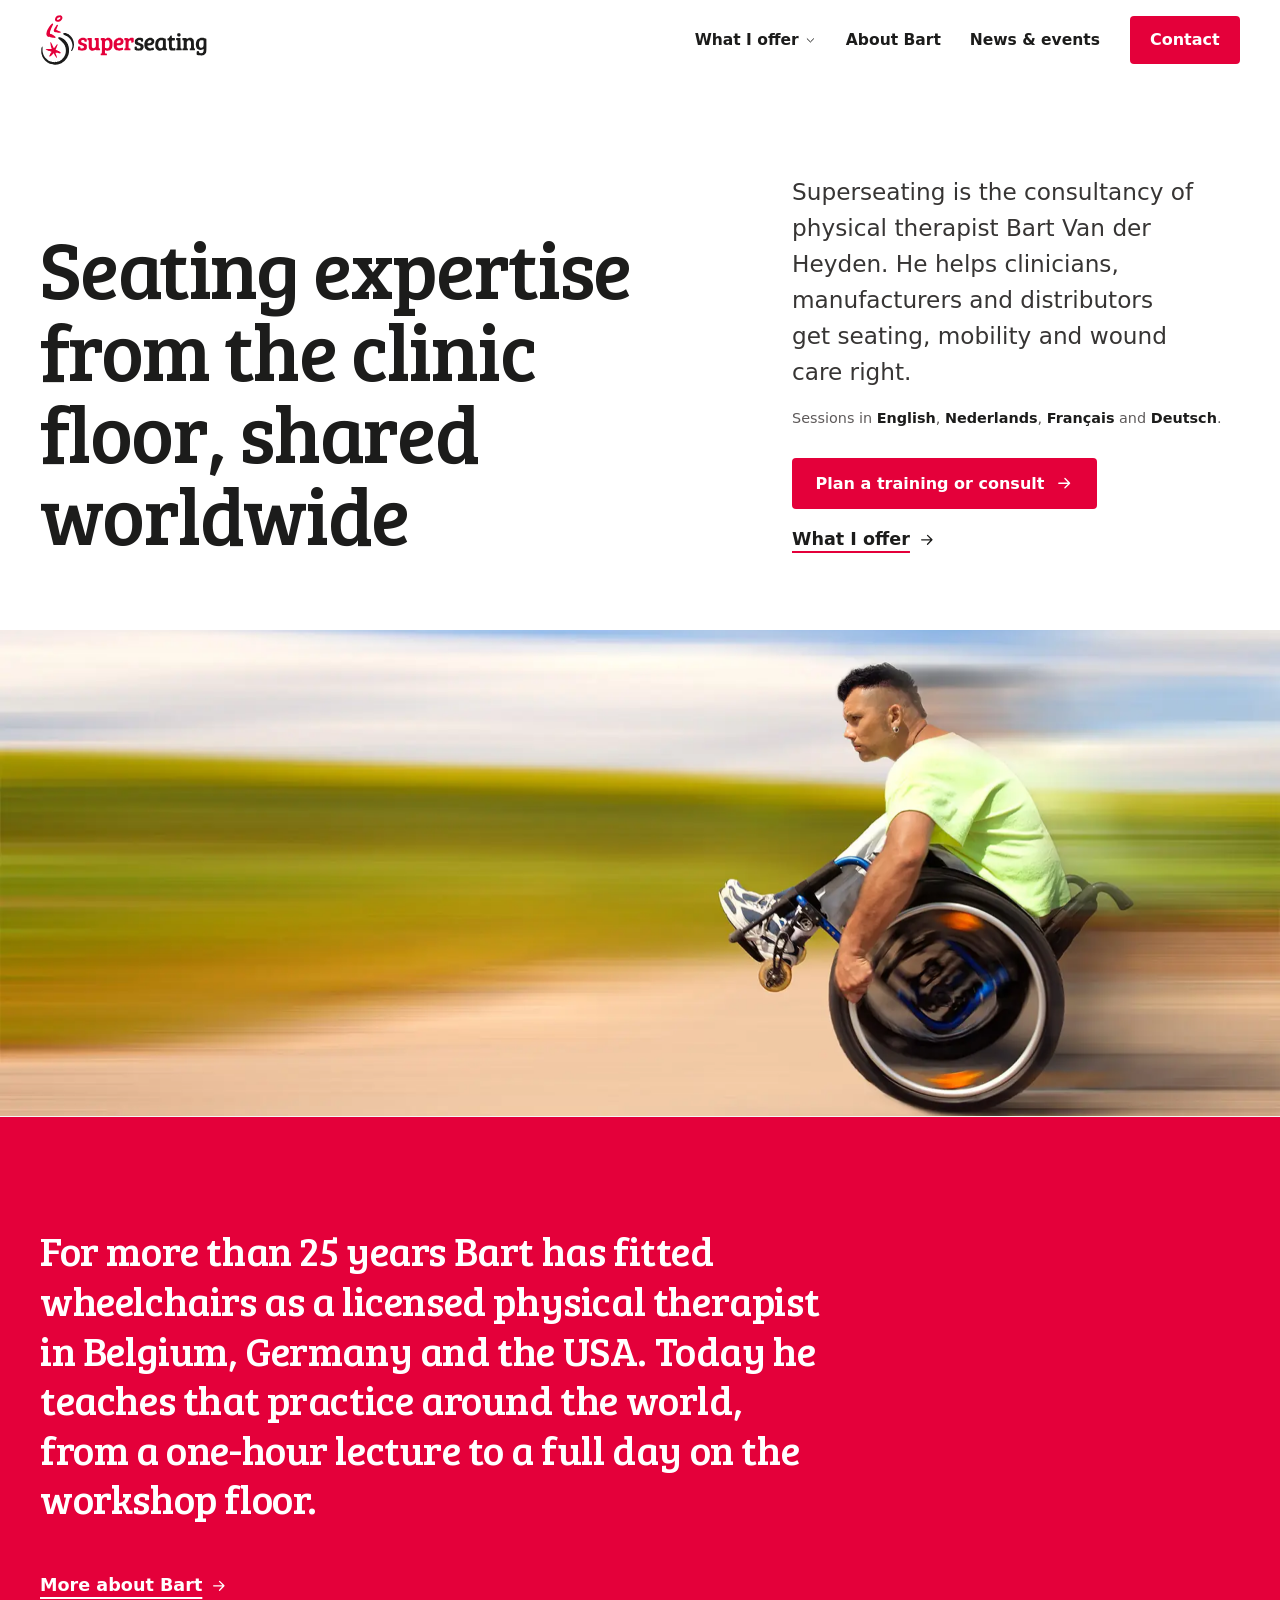
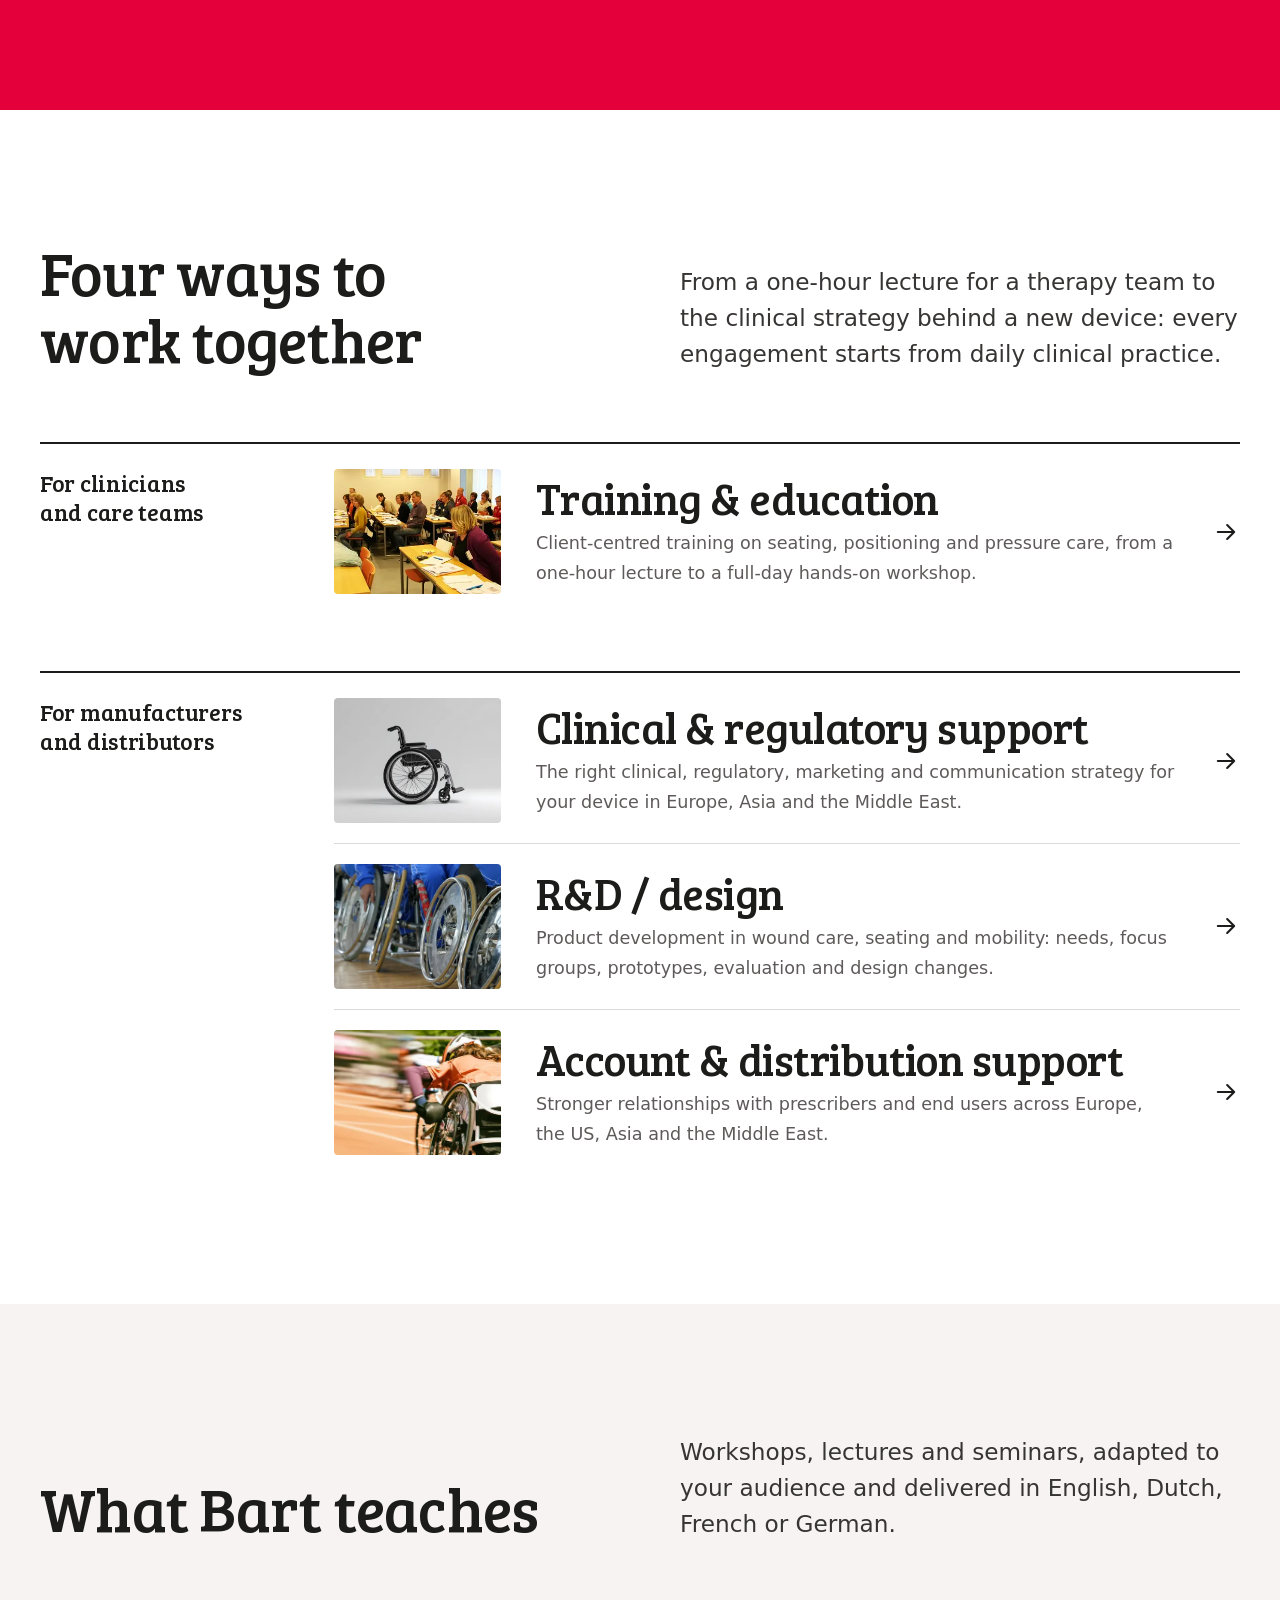
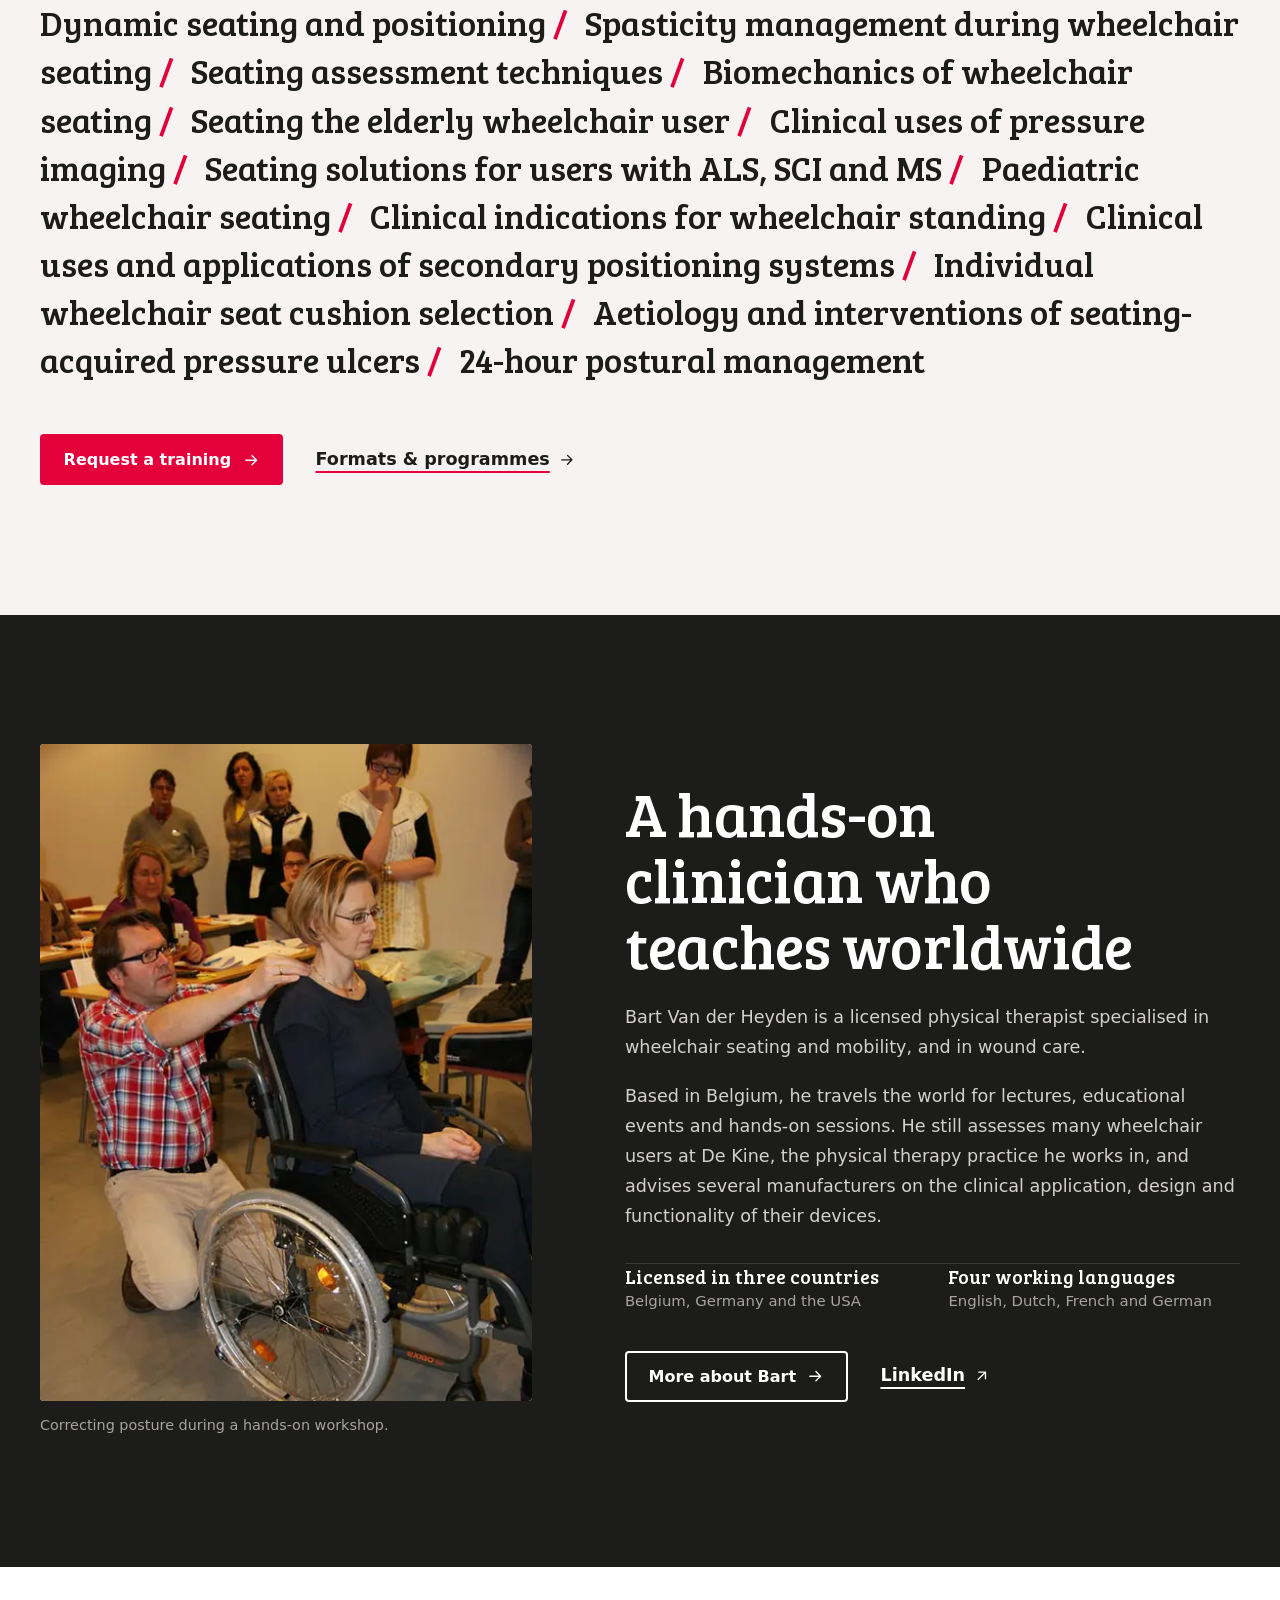
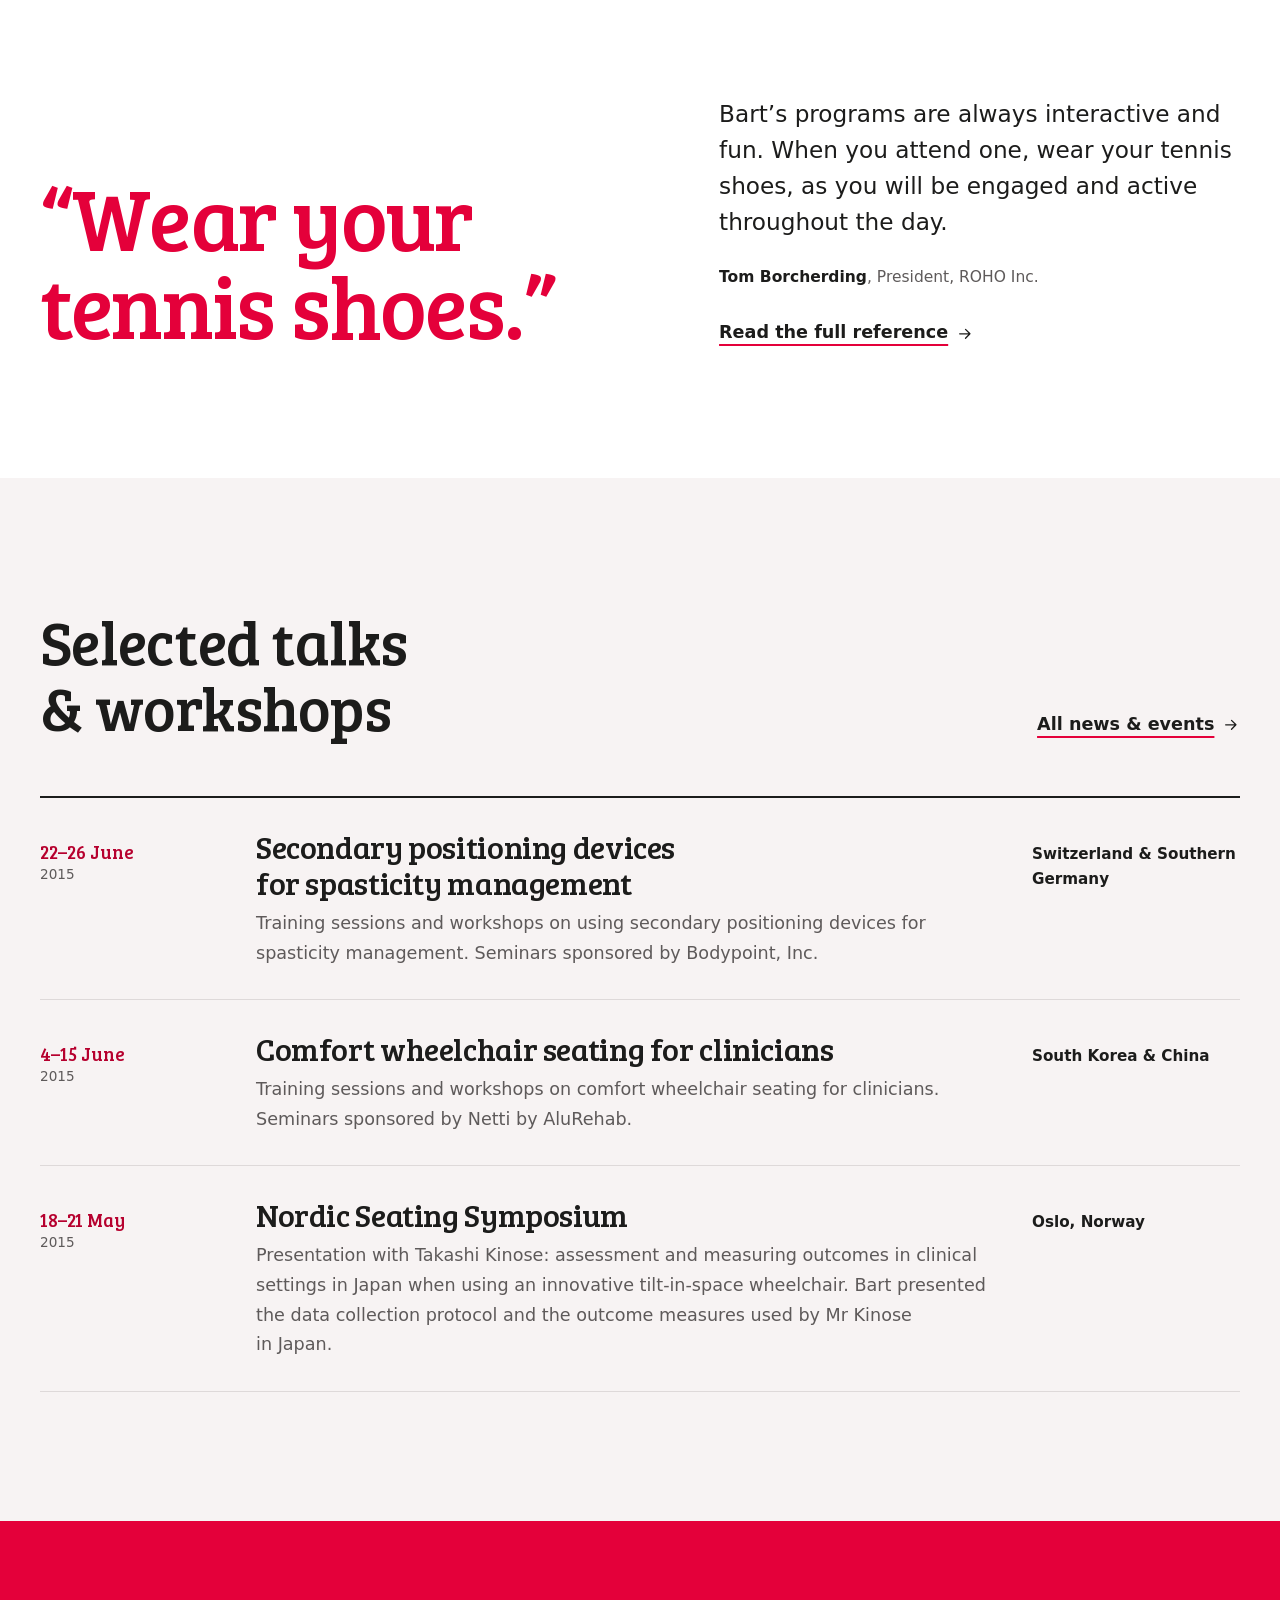
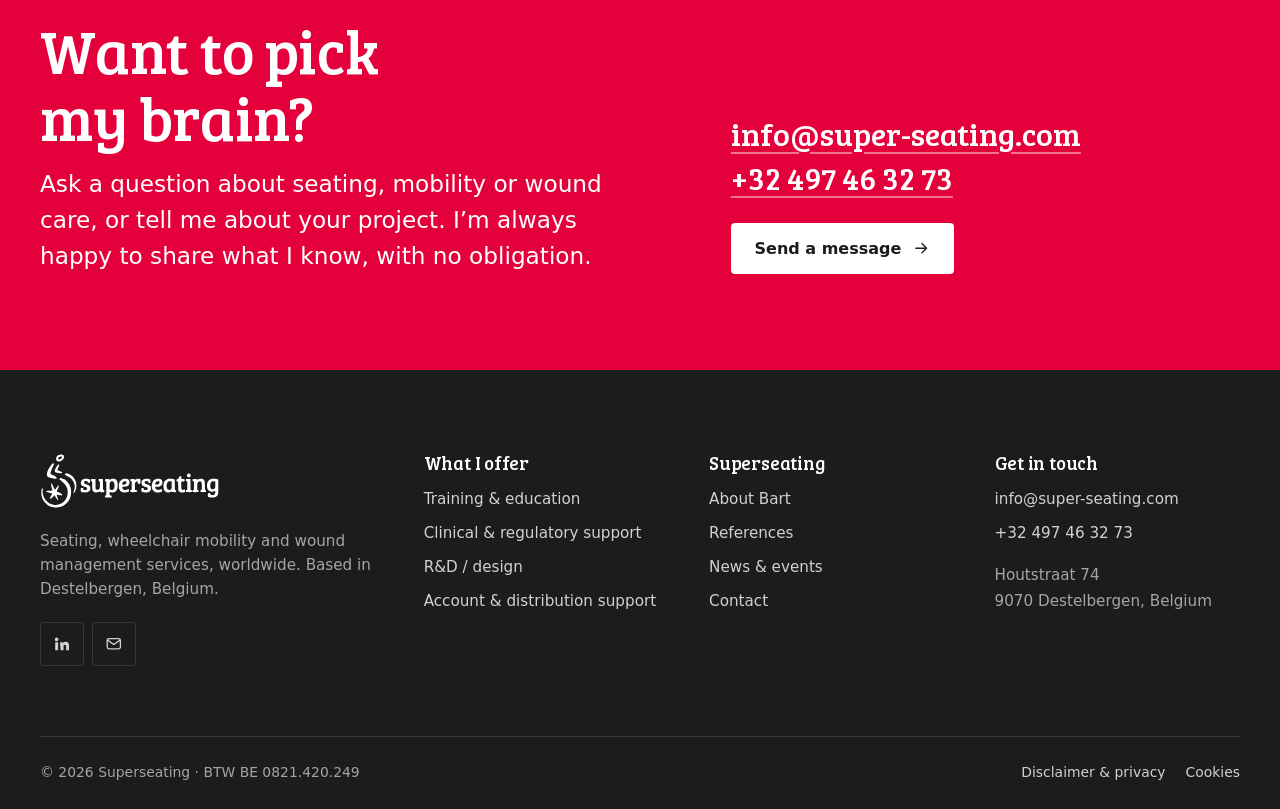
==== commit fb5d8366: "impeccable did its job" ====
--- a/index.html
+++ b/index.html
@@ -58,214 +58,191 @@
   </div>
 </header>
 <main id="main">
-  <section class="hero">
-    <div class="container hero-grid">
-      <div data-reveal>
-        <span class="eyebrow">Seating · wheelchair mobility · wound care</span>
-        <h1>Seating expertise from the clinic floor, <em>shared worldwide.</em></h1>
-        <p class="lead">Superseating is the consultancy of physical therapist Bart Van der Heyden. For more than 25 years he has helped clinicians, manufacturers and distributors get seating, mobility and wound care right.</p>
-        <div class="hero-actions">
-          <a class="btn" href="contact.html">Plan a training or consult <svg class="" viewBox="0 0 24 24" fill="none" stroke="currentColor" stroke-width="1.8" stroke-linecap="round" stroke-linejoin="round" aria-hidden="true"><path d="M5 12h14M13 6l6 6-6 6"/></svg></a>
-          <a class="link-arrow" href="#services">What I offer <svg class="" viewBox="0 0 24 24" fill="none" stroke="currentColor" stroke-width="1.8" stroke-linecap="round" stroke-linejoin="round" aria-hidden="true"><path d="M5 12h14M13 6l6 6-6 6"/></svg></a>
-        </div>
-        <div class="hero-langs">
-          <span>Sessions in</span>
-          <ul role="list" aria-label="Languages">
-            <li lang="en">English</li><li lang="nl">Nederlands</li><li lang="fr">Français</li><li lang="de">Deutsch</li>
-          </ul>
-        </div>
-      </div>
-      <div class="hero-visual" data-reveal style="--d:.12s">
-        <svg class="hero-arc" viewBox="0 0 400 400" fill="none" stroke="currentColor" stroke-linecap="round" aria-hidden="true"><path d="M61.4 280A160 160 0 1 1 280 338.6" stroke-width="16"/><path d="M295 35.5A190 190 0 0 1 378.5 265" stroke-width="9"/></svg>
-        <div class="hero-photo">
-          <picture class=""><source type="image/webp" srcset="assets/img/hero-motion-640.webp 640w, assets/img/hero-motion-1200.webp 1200w, assets/img/hero-motion-1920.webp 1920w" sizes="(max-width: 860px) 100vw, 50vw"><img src="assets/img/hero-motion.jpg" alt="A wheelchair user riding fast along a sunny path, the landscape blurred by speed" width="1200" height="500" fetchpriority="high" decoding="async"></picture>
-        </div>
-        <div class="hero-card">
-          <picture class=""><source type="image/webp" srcset="assets/img/bart-fitting-480.webp 480w" sizes="56px"><img src="assets/img/bart-fitting.jpg" alt="Bart Van der Heyden adjusting the posture of a woman seated in a wheelchair during a workshop" width="600" height="800" loading="lazy" decoding="async"></picture>
-          <div><strong>Bart Van der Heyden</strong><span>Physical therapist, educator &amp; clinical consultant</span></div>
-        </div>
-      </div>
-    </div>
-  </section>
-
-  <section class="facts" aria-label="Superseating in numbers">
-    <div class="container">
-      <ul class="facts-list" role="list">
-        <li><span class="fact-num">25+</span><span class="fact-label">years in wheelchair seating, mobility and wound care</span></li>
-        <li><span class="fact-num">3</span><span class="fact-label">countries licensed to practise: Belgium, Germany, USA</span></li>
-        <li><span class="fact-num">4</span><span class="fact-label">working languages: English, Dutch, French, German</span></li>
-        <li><span class="fact-num">1h–1d</span><span class="fact-label">training formats, on site or web-based</span></li>
-      </ul>
+  <section class="intro">
+    <div class="container">
+      <div class="intro-grid">
+        <h1>Seating expertise from the clinic floor, shared worldwide</h1>
+        <div class="intro-side">
+          <p class="lead">Superseating is the consultancy of physical therapist Bart Van der Heyden. He helps clinicians, manufacturers and distributors get seating, mobility and wound care right.</p>
+          <p class="intro-langs">Sessions in <span lang="en">English</span>, <span lang="nl">Nederlands</span>, <span lang="fr">Français</span> and <span lang="de">Deutsch</span>.</p>
+          <div class="intro-actions">
+            <a class="btn" href="contact.html">Plan a training or consult <svg viewBox="0 0 24 24" fill="none" stroke="currentColor" stroke-width="1.8" stroke-linecap="round" stroke-linejoin="round" aria-hidden="true"><path d="M5 12h14M13 6l6 6-6 6"/></svg></a>
+            <a class="link-arrow" href="#services">What I offer <svg viewBox="0 0 24 24" fill="none" stroke="currentColor" stroke-width="1.8" stroke-linecap="round" stroke-linejoin="round" aria-hidden="true"><path d="M5 12h14M13 6l6 6-6 6"/></svg></a>
+          </div>
+        </div>
+      </div>
+    </div>
+    <div class="intro-photo"><picture><source type="image/webp" srcset="assets/img/hero-motion-640.webp 640w, assets/img/hero-motion-1200.webp 1200w, assets/img/hero-motion-1920.webp 1920w" sizes="100vw"><img src="assets/img/hero-motion.jpg" alt="A wheelchair user riding fast along a sunny path, the landscape blurred by speed" width="1200" height="500" fetchpriority="high" decoding="async"></picture></div>
+  </section>
+
+  <section class="statement" aria-label="In short">
+    <div class="container">
+      <p class="statement-text">For more than 25 years Bart has fitted wheelchairs as a licensed physical therapist in Belgium, Germany and the USA. Today he teaches that practice around the world, from a one-hour lecture to a full day on the workshop floor.</p>
+      <div class="statement-foot">
+        <a class="link-arrow link-arrow--light" href="about.html">More about Bart <svg viewBox="0 0 24 24" fill="none" stroke="currentColor" stroke-width="1.8" stroke-linecap="round" stroke-linejoin="round" aria-hidden="true"><path d="M5 12h14M13 6l6 6-6 6"/></svg></a>
+      </div>
     </div>
   </section>
 
   <section class="section" id="services" aria-labelledby="services-title">
-    <div class="container services">
-      <div class="section-head" data-reveal>
-        <span class="eyebrow">What I offer</span>
+    <div class="container">
+      <div class="section-head">
         <h2 id="services-title">Four ways to work together</h2>
         <p>From a one-hour lecture for a therapy team to the clinical strategy behind a new device: every engagement starts from daily clinical practice.</p>
-        <div class="audience">
-          <div><strong>For clinicians &amp; care teams</strong><span>Training, assessments and hands-on sessions.</span></div>
-          <div><strong>For manufacturers &amp; distributors</strong><span>Clinical, regulatory, R&amp;D and account support.</span></div>
-        </div>
-      </div>
-      <ul class="service-list" role="list">
-          <li class="service-row" data-reveal>
+      </div>
+      <div class="offers">
+        <div class="offer-group">
+          <h3>For clinicians and care teams</h3>
+          <ul class="offer-list" role="list">
+          <li class="offer">
             <a href="training-education.html">
-              <span class="service-num">01</span>
-              <div>
-                <h3>Training & education</h3>
+              <span class="offer-media"><picture><source type="image/webp" srcset="assets/img/workshop-640.webp 640w, assets/img/workshop-1200.webp 1200w, assets/img/workshop-1920.webp 1920w" sizes="(max-width: 600px) 90px, 200px"><img src="assets/img/workshop.jpg" alt="Bart leading a workshop for a group of clinicians seated at tables" width="1200" height="450" loading="lazy" decoding="async"></picture></span>
+              <div>
+                <h4>Training &amp; education</h4>
                 <p>Client-centred training on seating, positioning and pressure care, from a one-hour lecture to a full-day hands-on workshop.</p>
-                <ul class="tags" role="list"><li>Workshops</li><li>Lectures</li><li>Web-based</li></ul>
-              </div>
-              <span class="service-go" aria-hidden="true"><svg class="" viewBox="0 0 24 24" fill="none" stroke="currentColor" stroke-width="1.8" stroke-linecap="round" stroke-linejoin="round" aria-hidden="true"><path d="M5 12h14M13 6l6 6-6 6"/></svg></span>
-            </a>
-          </li>
-          <li class="service-row" data-reveal>
+              </div>
+              <span class="offer-go" aria-hidden="true"><svg viewBox="0 0 24 24" fill="none" stroke="currentColor" stroke-width="1.8" stroke-linecap="round" stroke-linejoin="round" aria-hidden="true"><path d="M5 12h14M13 6l6 6-6 6"/></svg></span>
+            </a>
+          </li>
+          </ul>
+        </div>
+        <div class="offer-group">
+          <h3>For manufacturers and distributors</h3>
+          <ul class="offer-list" role="list">
+          <li class="offer">
             <a href="clinical-regulatory-support.html">
-              <span class="service-num">02</span>
-              <div>
-                <h3>Clinical & regulatory support</h3>
+              <span class="offer-media"><picture><source type="image/webp" srcset="assets/img/wheelchair-640.webp 640w, assets/img/wheelchair-1200.webp 1200w, assets/img/wheelchair-1920.webp 1920w" sizes="(max-width: 600px) 90px, 200px"><img src="assets/img/wheelchair.jpg" alt="A modern manual wheelchair photographed side-on against a plain grey background" width="1200" height="686" loading="lazy" decoding="async"></picture></span>
+              <div>
+                <h4>Clinical &amp; regulatory support</h4>
                 <p>The right clinical, regulatory, marketing and communication strategy for your device in Europe, Asia and the Middle East.</p>
-                <ul class="tags" role="list"><li>EU medical device market</li><li>Clinical strategy</li><li>Communication</li></ul>
-              </div>
-              <span class="service-go" aria-hidden="true"><svg class="" viewBox="0 0 24 24" fill="none" stroke="currentColor" stroke-width="1.8" stroke-linecap="round" stroke-linejoin="round" aria-hidden="true"><path d="M5 12h14M13 6l6 6-6 6"/></svg></span>
-            </a>
-          </li>
-          <li class="service-row" data-reveal>
+              </div>
+              <span class="offer-go" aria-hidden="true"><svg viewBox="0 0 24 24" fill="none" stroke="currentColor" stroke-width="1.8" stroke-linecap="round" stroke-linejoin="round" aria-hidden="true"><path d="M5 12h14M13 6l6 6-6 6"/></svg></span>
+            </a>
+          </li>
+          <li class="offer">
             <a href="rd-design.html">
-              <span class="service-num">03</span>
-              <div>
-                <h3>R&D / design</h3>
+              <span class="offer-media"><picture><source type="image/webp" srcset="assets/img/wheels-640.webp 640w, assets/img/wheels-1200.webp 1200w, assets/img/wheels-1920.webp 1920w" sizes="(max-width: 600px) 90px, 200px"><img src="assets/img/wheels.jpg" alt="Close-up of a row of wheelchair wheels on a sports hall floor" width="1200" height="620" loading="lazy" decoding="async"></picture></span>
+              <div>
+                <h4>R&amp;D / design</h4>
                 <p>Product development in wound care, seating and mobility: needs, focus groups, prototypes, evaluation and design changes.</p>
-                <ul class="tags" role="list"><li>Focus groups</li><li>Prototyping</li><li>Evaluation</li></ul>
-              </div>
-              <span class="service-go" aria-hidden="true"><svg class="" viewBox="0 0 24 24" fill="none" stroke="currentColor" stroke-width="1.8" stroke-linecap="round" stroke-linejoin="round" aria-hidden="true"><path d="M5 12h14M13 6l6 6-6 6"/></svg></span>
-            </a>
-          </li>
-          <li class="service-row" data-reveal>
+              </div>
+              <span class="offer-go" aria-hidden="true"><svg viewBox="0 0 24 24" fill="none" stroke="currentColor" stroke-width="1.8" stroke-linecap="round" stroke-linejoin="round" aria-hidden="true"><path d="M5 12h14M13 6l6 6-6 6"/></svg></span>
+            </a>
+          </li>
+          <li class="offer">
             <a href="account-distribution-support.html">
-              <span class="service-num">04</span>
-              <div>
-                <h3>Account & distribution support</h3>
+              <span class="offer-media"><picture><source type="image/webp" srcset="assets/img/race-640.webp 640w, assets/img/race-1200.webp 1200w, assets/img/race-1920.webp 1920w" sizes="(max-width: 600px) 90px, 200px"><img src="assets/img/race.jpg" alt="A wheelchair racer leaning into a bend on an athletics track" width="1200" height="500" loading="lazy" decoding="async"></picture></span>
+              <div>
+                <h4>Account &amp; distribution support</h4>
                 <p>Stronger relationships with prescribers and end users across Europe, the US, Asia and the Middle East.</p>
-                <ul class="tags" role="list"><li>Prescribers</li><li>End users</li><li>Distribution teams</li></ul>
-              </div>
-              <span class="service-go" aria-hidden="true"><svg class="" viewBox="0 0 24 24" fill="none" stroke="currentColor" stroke-width="1.8" stroke-linecap="round" stroke-linejoin="round" aria-hidden="true"><path d="M5 12h14M13 6l6 6-6 6"/></svg></span>
-            </a>
-          </li>
-      </ul>
-    </div>
-  </section>
-
-  <section class="section section--tint" aria-labelledby="topics-title">
-    <div class="container">
-      <div class="section-head" data-reveal>
-        <span class="eyebrow">Training topics</span>
+              </div>
+              <span class="offer-go" aria-hidden="true"><svg viewBox="0 0 24 24" fill="none" stroke="currentColor" stroke-width="1.8" stroke-linecap="round" stroke-linejoin="round" aria-hidden="true"><path d="M5 12h14M13 6l6 6-6 6"/></svg></span>
+            </a>
+          </li>
+          </ul>
+        </div>
+      </div>
+    </div>
+  </section>
+
+  <section class="section section--surface" aria-labelledby="topics-title">
+    <div class="container">
+      <div class="section-head">
         <h2 id="topics-title">What Bart teaches</h2>
         <p>Workshops, lectures and seminars, adapted to your audience and delivered in English, Dutch, French or German.</p>
       </div>
-      <div class="topics" data-reveal>
-        <ul class="slash-list" role="list"><li>Dynamic seating and positioning</li> <li>Spasticity management during wheelchair seating</li> <li>Seating assessment techniques</li> <li>Biomechanics of wheelchair seating</li> <li>Seating the elderly wheelchair user</li> <li>Clinical uses of pressure imaging</li> <li>Seating solutions for users with ALS, SCI and MS</li> <li>Paediatric wheelchair seating</li> <li>Clinical indications for wheelchair standing</li> <li>Clinical uses and applications of secondary positioning systems</li> <li>Individual wheelchair seat cushion selection</li> <li>Aetiology and interventions of seating-acquired pressure ulcers</li> <li>24-hour postural management</li></ul>
-        <div class="topics-foot">
-          <a class="btn" href="contact.html">Request a training <svg class="" viewBox="0 0 24 24" fill="none" stroke="currentColor" stroke-width="1.8" stroke-linecap="round" stroke-linejoin="round" aria-hidden="true"><path d="M5 12h14M13 6l6 6-6 6"/></svg></a>
-          <a class="link-arrow" href="training-education.html">Formats &amp; programmes <svg class="" viewBox="0 0 24 24" fill="none" stroke="currentColor" stroke-width="1.8" stroke-linecap="round" stroke-linejoin="round" aria-hidden="true"><path d="M5 12h14M13 6l6 6-6 6"/></svg></a>
-        </div>
-      </div>
-    </div>
-  </section>
-
-  <section class="section section--white" aria-labelledby="about-title">
-    <div class="container split">
-      <div class="photo-stack" data-reveal>
-        <div class="main"><picture class=""><source type="image/webp" srcset="assets/img/lecture-640.webp 640w, assets/img/lecture-1200.webp 1200w, assets/img/lecture-1920.webp 1920w" sizes="(max-width: 860px) 90vw, 45vw"><img src="assets/img/lecture.jpg" alt="Bart lecturing to a full room of clinicians, with a slide projected behind him" width="1200" height="532" loading="lazy" decoding="async"></picture></div>
-        <div class="inset"><picture class=""><source type="image/webp" srcset="assets/img/bart-fitting-480.webp 480w" sizes="(max-width: 860px) 40vw, 20vw"><img src="assets/img/bart-fitting.jpg" alt="Bart Van der Heyden adjusting the posture of a woman seated in a wheelchair during a workshop" width="600" height="800" loading="lazy" decoding="async"></picture></div>
-        <div class="badge"><b>BE · DE · US</b><span>Licensed physical therapist</span></div>
-      </div>
-      <div data-reveal style="--d:.1s">
-        <span class="eyebrow">About Bart</span>
+      <ul class="slash-list" role="list"><li>Dynamic seating and positioning</li> <li>Spasticity management during wheelchair seating</li> <li>Seating assessment techniques</li> <li>Biomechanics of wheelchair seating</li> <li>Seating the elderly wheelchair user</li> <li>Clinical uses of pressure imaging</li> <li>Seating solutions for users with ALS, SCI and MS</li> <li>Paediatric wheelchair seating</li> <li>Clinical indications for wheelchair standing</li> <li>Clinical uses and applications of secondary positioning systems</li> <li>Individual wheelchair seat cushion selection</li> <li>Aetiology and interventions of seating-acquired pressure ulcers</li> <li>24-hour postural management</li></ul>
+      <div class="topics-foot">
+        <a class="btn" href="contact.html">Request a training <svg viewBox="0 0 24 24" fill="none" stroke="currentColor" stroke-width="1.8" stroke-linecap="round" stroke-linejoin="round" aria-hidden="true"><path d="M5 12h14M13 6l6 6-6 6"/></svg></a>
+        <a class="link-arrow" href="training-education.html">Formats &amp; programmes <svg viewBox="0 0 24 24" fill="none" stroke="currentColor" stroke-width="1.8" stroke-linecap="round" stroke-linejoin="round" aria-hidden="true"><path d="M5 12h14M13 6l6 6-6 6"/></svg></a>
+      </div>
+    </div>
+  </section>
+
+  <section class="section section--ink" aria-labelledby="about-title">
+    <div class="container person-split">
+      <figure>
+        <div class="portrait"><picture><source type="image/webp" srcset="assets/img/bart-fitting-480.webp 480w" sizes="(max-width: 860px) 90vw, 480px"><img src="assets/img/bart-fitting.jpg" alt="Bart Van der Heyden adjusting the posture of a woman seated in a wheelchair during a workshop" width="600" height="800" loading="lazy" decoding="async"></picture></div>
+        <figcaption class="portrait-caption">Correcting posture during a hands-on workshop.</figcaption>
+      </figure>
+      <div>
         <h2 id="about-title">A hands-on clinician who teaches worldwide</h2>
         <div class="prose">
-          <p>Bart Van der Heyden is a licensed physical therapist specialised in wheelchair seating and mobility, and in wound care. He has practised in Belgium, Germany and the USA.</p>
+          <p>Bart Van der Heyden is a licensed physical therapist specialised in wheelchair seating and mobility, and in wound care.</p>
           <p>Based in Belgium, he travels the world for lectures, educational events and hands-on sessions. He still assesses many wheelchair users at De Kine, the physical therapy practice he works in, and advises several manufacturers on the clinical application, design and functionality of their devices.</p>
         </div>
+        <ul class="person-facts" role="list">
+          <li><b>Licensed in three countries</b><span>Belgium, Germany and the USA</span></li>
+          <li><b>Four working languages</b><span>English, Dutch, French and German</span></li>
+        </ul>
         <div class="split-actions">
-          <a class="link-arrow" href="about.html">More about Bart <svg class="" viewBox="0 0 24 24" fill="none" stroke="currentColor" stroke-width="1.8" stroke-linecap="round" stroke-linejoin="round" aria-hidden="true"><path d="M5 12h14M13 6l6 6-6 6"/></svg></a>
-          <a class="link-arrow" href="https://www.linkedin.com/in/bartvanderheydenpt" rel="noopener" target="_blank">LinkedIn <svg class="" viewBox="0 0 24 24" fill="none" stroke="currentColor" stroke-width="1.8" stroke-linecap="round" stroke-linejoin="round" aria-hidden="true"><path d="M7 17L17 7M8 7h9v9"/></svg></a>
-        </div>
-      </div>
-    </div>
-  </section>
-
-  <section class="section quote-band" aria-label="Reference">
-    <svg class="arc-deco" viewBox="0 0 400 400" fill="none" stroke="currentColor" stroke-linecap="round" aria-hidden="true"><path d="M61.4 280A160 160 0 1 1 280 338.6" stroke-width="16"/><path d="M295 35.5A190 190 0 0 1 378.5 265" stroke-width="9"/></svg>
-    <div class="container">
-      <figure class="quote" data-reveal>
-        <span class="quote-mark" aria-hidden="true">“</span>
+          <a class="btn btn--outline-light" href="about.html">More about Bart <svg viewBox="0 0 24 24" fill="none" stroke="currentColor" stroke-width="1.8" stroke-linecap="round" stroke-linejoin="round" aria-hidden="true"><path d="M5 12h14M13 6l6 6-6 6"/></svg></a>
+          <a class="link-arrow link-arrow--light" href="https://www.linkedin.com/in/bartvanderheydenpt" rel="noopener" target="_blank">LinkedIn <svg viewBox="0 0 24 24" fill="none" stroke="currentColor" stroke-width="1.8" stroke-linecap="round" stroke-linejoin="round" aria-hidden="true"><path d="M7 17L17 7M8 7h9v9"/></svg></a>
+        </div>
+      </div>
+    </div>
+  </section>
+
+  <section class="section" aria-label="Reference">
+    <figure class="container testimonial">
+      <p class="testimonial-hook" aria-hidden="true">“Wear your tennis shoes.”</p>
+      <div class="testimonial-body">
         <blockquote>
           <p>Bart’s programs are always interactive and fun. When you attend one, wear your tennis shoes, as you will be engaged and active throughout the day.</p>
         </blockquote>
-        <figcaption><span><strong>Tom Borcherding</strong>, President, ROHO Inc.</span></figcaption>
-        <div class="quote-actions"><a class="btn btn--outline-light" href="about.html#reference">Read the full reference <svg class="" viewBox="0 0 24 24" fill="none" stroke="currentColor" stroke-width="1.8" stroke-linecap="round" stroke-linejoin="round" aria-hidden="true"><path d="M5 12h14M13 6l6 6-6 6"/></svg></a></div>
-      </figure>
-    </div>
-  </section>
-
-  <section class="section" aria-labelledby="events-title">
-    <div class="container">
-      <div class="section-head section-head--row" data-reveal>
-        <div>
-          <span class="eyebrow">On the road</span>
-          <h2 id="events-title">Selected talks &amp; workshops</h2>
-        </div>
-        <a class="link-arrow" href="news.html">All news &amp; events <svg class="" viewBox="0 0 24 24" fill="none" stroke="currentColor" stroke-width="1.8" stroke-linecap="round" stroke-linejoin="round" aria-hidden="true"><path d="M5 12h14M13 6l6 6-6 6"/></svg></a>
+        <figcaption class="testimonial-cite"><strong>Tom Borcherding</strong>, President, ROHO Inc.</figcaption>
+        <a class="link-arrow" href="about.html#reference">Read the full reference <svg viewBox="0 0 24 24" fill="none" stroke="currentColor" stroke-width="1.8" stroke-linecap="round" stroke-linejoin="round" aria-hidden="true"><path d="M5 12h14M13 6l6 6-6 6"/></svg></a>
+      </div>
+    </figure>
+  </section>
+
+  <section class="section section--surface" aria-labelledby="events-title">
+    <div class="container">
+      <div class="section-head section-head--link">
+        <h2 id="events-title">Selected talks &amp; workshops</h2>
+        <a class="link-arrow" href="news.html">All news &amp; events <svg viewBox="0 0 24 24" fill="none" stroke="currentColor" stroke-width="1.8" stroke-linecap="round" stroke-linejoin="round" aria-hidden="true"><path d="M5 12h14M13 6l6 6-6 6"/></svg></a>
       </div>
       <div class="event-list">
-        <article class="event" data-reveal>
-          <time datetime="2015-06-22">22–26 June 2015</time>
+        <article class="event">
+          <time datetime="2015-06-22">22–26 June<small>2015</small></time>
           <div>
             <h3>Secondary positioning devices for spasticity management</h3>
             <p>Training sessions and workshops on using secondary positioning devices for spasticity management. Seminars sponsored by Bodypoint, Inc.</p>
           </div>
-          <p class="place"><svg class="" viewBox="0 0 24 24" fill="none" stroke="currentColor" stroke-width="1.8" stroke-linecap="round" stroke-linejoin="round" aria-hidden="true"><path d="M12 21s-6.5-5.6-6.5-11a6.5 6.5 0 0113 0c0 5.4-6.5 11-6.5 11z"/><circle cx="12" cy="10" r="2.3"/></svg> Switzerland & Southern Germany</p>
+          <p class="place">Switzerland &amp; Southern Germany</p>
         </article>
-        <article class="event" data-reveal>
-          <time datetime="2015-06-04">4–15 June 2015</time>
+        <article class="event">
+          <time datetime="2015-06-04">4–15 June<small>2015</small></time>
           <div>
             <h3>Comfort wheelchair seating for clinicians</h3>
             <p>Training sessions and workshops on comfort wheelchair seating for clinicians. Seminars sponsored by Netti by AluRehab.</p>
           </div>
-          <p class="place"><svg class="" viewBox="0 0 24 24" fill="none" stroke="currentColor" stroke-width="1.8" stroke-linecap="round" stroke-linejoin="round" aria-hidden="true"><path d="M12 21s-6.5-5.6-6.5-11a6.5 6.5 0 0113 0c0 5.4-6.5 11-6.5 11z"/><circle cx="12" cy="10" r="2.3"/></svg> South Korea & China</p>
+          <p class="place">South Korea &amp; China</p>
         </article>
-        <article class="event" data-reveal>
-          <time datetime="2015-05-18">18–21 May 2015</time>
+        <article class="event">
+          <time datetime="2015-05-18">18–21 May<small>2015</small></time>
           <div>
             <h3>Nordic Seating Symposium</h3>
             <p>Presentation with Takashi Kinose: assessment and measuring outcomes in clinical settings in Japan when using an innovative tilt-in-space wheelchair. Bart presented the data collection protocol and the outcome measures used by Mr Kinose in Japan.</p>
           </div>
-          <p class="place"><svg class="" viewBox="0 0 24 24" fill="none" stroke="currentColor" stroke-width="1.8" stroke-linecap="round" stroke-linejoin="round" aria-hidden="true"><path d="M12 21s-6.5-5.6-6.5-11a6.5 6.5 0 0113 0c0 5.4-6.5 11-6.5 11z"/><circle cx="12" cy="10" r="2.3"/></svg> Oslo, Norway</p>
+          <p class="place">Oslo, Norway</p>
         </article>
       </div>
     </div>
   </section>
 
   <section class="cta" aria-labelledby="cta-title">
-    <div class="container">
-      <div class="cta-card" data-reveal>
-        <svg class="arc-deco" viewBox="0 0 400 400" fill="none" stroke="currentColor" stroke-linecap="round" aria-hidden="true"><path d="M61.4 280A160 160 0 1 1 280 338.6" stroke-width="16"/><path d="M295 35.5A190 190 0 0 1 378.5 265" stroke-width="9"/></svg>
-        <div>
-          <span class="eyebrow eyebrow--light">Get in touch</span>
-          <h2 id="cta-title">Want to pick my brain?</h2>
-          <p>Ask a question about seating, mobility or wound care, or tell me about your project. I'm always happy to share my skills and knowledge, with no obligation.</p>
-        </div>
-        <div class="cta-actions">
-          <a class="btn btn--white" href="contact.html">Send a message <svg class="" viewBox="0 0 24 24" fill="none" stroke="currentColor" stroke-width="1.8" stroke-linecap="round" stroke-linejoin="round" aria-hidden="true"><path d="M5 12h14M13 6l6 6-6 6"/></svg></a>
-          <div class="cta-contact">
-            <a href="mailto:info@super-seating.com"><svg class="" viewBox="0 0 24 24" fill="none" stroke="currentColor" stroke-width="1.8" stroke-linecap="round" stroke-linejoin="round" aria-hidden="true"><rect x="3" y="5" width="18" height="14" rx="2.5"/><path d="M3.5 7l8.5 6 8.5-6"/></svg> info@super-seating.com</a>
-            <a href="tel:+32497463273"><svg class="" viewBox="0 0 24 24" fill="none" stroke="currentColor" stroke-width="1.8" stroke-linecap="round" stroke-linejoin="round" aria-hidden="true"><path d="M5 4h3.2l1.6 4.2-2 1.3a11 11 0 005.7 5.7l1.3-2L19 14.8V18a2 2 0 01-2 2A15 15 0 013 6a2 2 0 012-2z"/></svg> +32 497 46 32 73</a>
-          </div>
-        </div>
+    <div class="container cta-grid">
+      <div>
+        <h2 id="cta-title">Want to pick my brain?</h2>
+        <p>Ask a question about seating, mobility or wound care, or tell me about your project. I’m always happy to share what I know, with no obligation.</p>
+      </div>
+      <div class="cta-actions">
+        <div class="cta-contact">
+          <a href="mailto:info@super-seating.com">info@super-seating.com</a>
+          <a href="tel:+32497463273">+32 497 46 32 73</a>
+        </div>
+        <a class="btn btn--white" href="contact.html">Send a message <svg viewBox="0 0 24 24" fill="none" stroke="currentColor" stroke-width="1.8" stroke-linecap="round" stroke-linejoin="round" aria-hidden="true"><path d="M5 12h14M13 6l6 6-6 6"/></svg></a>
       </div>
     </div>
   </section>
@@ -277,8 +254,8 @@
         <img src="assets/img/logo-white.svg" alt="Superseating" width="190" height="59" loading="lazy">
         <p>Seating, wheelchair mobility and wound management services, worldwide. Based in Destelbergen, Belgium.</p>
         <div class="social">
-          <a href="https://www.linkedin.com/in/bartvanderheydenpt" rel="noopener" target="_blank" aria-label="Bart Van der Heyden on LinkedIn (opens in a new tab)"><svg class="" viewBox="0 0 24 24" fill="currentColor" aria-hidden="true"><path d="M4.98 3.5a2.5 2.5 0 11-.02 5 2.5 2.5 0 01.02-5zM3 9.75h4v11H3zM9.5 9.75h3.8v1.5h.06c.53-1 1.83-2.06 3.77-2.06 4.03 0 4.77 2.65 4.77 6.1v5.46h-4v-4.84c0-1.16-.02-2.64-1.61-2.64-1.61 0-1.86 1.26-1.86 2.56v4.92h-4z"/></svg></a>
-          <a href="mailto:info@super-seating.com" aria-label="Email Superseating"><svg class="" viewBox="0 0 24 24" fill="none" stroke="currentColor" stroke-width="1.8" stroke-linecap="round" stroke-linejoin="round" aria-hidden="true"><rect x="3" y="5" width="18" height="14" rx="2.5"/><path d="M3.5 7l8.5 6 8.5-6"/></svg></a>
+          <a href="https://www.linkedin.com/in/bartvanderheydenpt" rel="noopener" target="_blank" aria-label="Bart Van der Heyden on LinkedIn (opens in a new tab)"><svg viewBox="0 0 24 24" fill="currentColor" aria-hidden="true"><path d="M4.98 3.5a2.5 2.5 0 11-.02 5 2.5 2.5 0 01.02-5zM3 9.75h4v11H3zM9.5 9.75h3.8v1.5h.06c.53-1 1.83-2.06 3.77-2.06 4.03 0 4.77 2.65 4.77 6.1v5.46h-4v-4.84c0-1.16-.02-2.64-1.61-2.64-1.61 0-1.86 1.26-1.86 2.56v4.92h-4z"/></svg></a>
+          <a href="mailto:info@super-seating.com" aria-label="Email Superseating"><svg viewBox="0 0 24 24" fill="none" stroke="currentColor" stroke-width="1.8" stroke-linecap="round" stroke-linejoin="round" aria-hidden="true"><rect x="3" y="5" width="18" height="14" rx="2.5"/><path d="M3.5 7l8.5 6 8.5-6"/></svg></a>
         </div>
       </div>
       <div>
--- a/assets/css/styles.css
+++ b/assets/css/styles.css
@@ -1,6 +1,8 @@
 /* ==========================================================================
    Superseating — styles
-   Brand: red #e4003a · ink #1c1c1b · grey #6f6f6e · Bree Serif + Open Sans
+   Brand: red #e4003a · ink #1c1c1b · Bree Serif + Open Sans
+   Colour strategy: white ground, brand red used as whole surfaces
+   (statement band, contact band), never as decoration.
    ========================================================================== */
 
 @font-face {
@@ -29,38 +31,39 @@
   /* Brand */
   --red: #e4003a;
   --red-deep: #b6002e;
-  --red-tint: #fdeef2;
+  --red-wash: oklch(0.955 0.022 15);
   --ink: #1c1c1b;
-  --grey: #6f6f6e;
-
-  /* Warm neutrals, one family */
-  --paper: #fbf9f6;
-  --paper-2: #f3efea;
-  --line: #e4ded6;
-  --ink-2: #3a3936;
-  --muted: #62615e;
+
+  /* Neutrals, tinted a hair toward the brand red */
+  --bg: #fff;
+  --surface: oklch(0.967 0.004 20);
+  --line: oklch(0.89 0.005 20);
+  --text: oklch(0.33 0.004 20);
+  --muted: oklch(0.47 0.005 20);
+
+  /* On ink */
+  --ink-text: oklch(0.86 0.004 20);
+  --ink-muted: oklch(0.72 0.004 20);
+  --ink-line: oklch(0.34 0.004 20);
 
   --font-display: "Bree Serif", Georgia, serif;
   --font-body: "Open Sans", system-ui, -apple-system, "Segoe UI", sans-serif;
 
-  --step--1: clamp(0.83rem, 0.8rem + 0.1vw, 0.9rem);
+  --step--1: clamp(0.84rem, 0.82rem + 0.1vw, 0.9rem);
   --step-0: clamp(1rem, 0.96rem + 0.18vw, 1.1rem);
-  --step-1: clamp(1.2rem, 1.1rem + 0.4vw, 1.4rem);
-  --step-2: clamp(1.45rem, 1.25rem + 0.9vw, 1.95rem);
-  --step-3: clamp(1.8rem, 1.45rem + 1.6vw, 2.75rem);
-  --step-4: clamp(2.3rem, 1.7rem + 2.8vw, 4rem);
-  --step-5: clamp(2.6rem, 1.8rem + 3.8vw, 5rem);
+  --step-1: clamp(1.2rem, 1.1rem + 0.45vw, 1.45rem);
+  --step-2: clamp(1.45rem, 1.25rem + 0.9vw, 2rem);
+  --step-3: clamp(1.8rem, 1.45rem + 1.6vw, 2.8rem);
+  --step-4: clamp(2.2rem, 1.6rem + 2.8vw, 4rem);
+  --step-5: clamp(2.6rem, 1.5rem + 5vw, 6rem);
 
   --gutter: clamp(1rem, 0.4rem + 3vw, 2.5rem);
-  --section: clamp(4.5rem, 3rem + 7vw, 9rem);
-  --max: 1240px;
-
-  --r-sm: 6px;
-  --r-md: 14px;
-  --r-lg: 24px;
-
-  --shadow: 0 1px 2px rgb(60 30 20 / 0.06), 0 12px 32px -12px rgb(60 30 20 / 0.18);
-  --ease: cubic-bezier(0.22, 1, 0.36, 1);
+  --section: clamp(4rem, 2.5rem + 7vw, 8.5rem);
+  --max: 1280px;
+  --header-h: 80px;
+
+  --radius: 4px;
+  --ease: cubic-bezier(0.16, 1, 0.3, 1);
 
   --z-header: 50;
   --z-menu: 60;
@@ -72,13 +75,13 @@
 /* Reset ------------------------------------------------------------------ */
 *, *::before, *::after { box-sizing: border-box; }
 * { margin: 0; }
-html { -webkit-text-size-adjust: 100%; scroll-behavior: smooth; scroll-padding-top: 96px; }
+html { -webkit-text-size-adjust: 100%; scroll-behavior: smooth; scroll-padding-top: calc(var(--header-h) + 1rem); }
 body {
   font-family: var(--font-body);
   font-size: var(--step-0);
   line-height: 1.7;
-  color: var(--ink-2);
-  background: var(--paper);
+  color: var(--text);
+  background: var(--bg);
   -webkit-font-smoothing: antialiased;
   text-rendering: optimizeLegibility;
   overflow-x: clip;
@@ -86,28 +89,24 @@
 img, svg, picture { display: block; max-width: 100%; height: auto; }
 input, button, textarea, select { font: inherit; color: inherit; }
 button { cursor: pointer; background: none; border: 0; padding: 0; }
-a { color: inherit; text-decoration-thickness: 1px; text-underline-offset: 0.2em; }
+a { color: inherit; text-decoration-thickness: 1px; text-underline-offset: 0.22em; }
 ul[role="list"], ol[role="list"] { list-style: none; padding: 0; }
 h1, h2, h3, h4 {
   font-family: var(--font-display);
   font-weight: 400;
   color: var(--ink);
   line-height: 1.08;
-  letter-spacing: -0.015em;
+  letter-spacing: -0.012em;
   text-wrap: balance;
 }
 p, li { text-wrap: pretty; }
 ::selection { background: var(--red); color: #fff; }
 
-:focus-visible {
-  outline: 3px solid var(--red);
-  outline-offset: 3px;
-  border-radius: 4px;
-}
+:focus-visible { outline: 3px solid var(--red); outline-offset: 3px; border-radius: 2px; }
 
 @media (prefers-reduced-motion: reduce) {
   html { scroll-behavior: auto; }
-  *, *::before, *::after { transition-duration: 0.01ms !important; animation-duration: 0.01ms !important; }
+  *, *::before, *::after { transition-duration: 0.01ms !important; animation-duration: 0.01ms !important; animation-delay: 0s !important; }
 }
 
 /* Utilities -------------------------------------------------------------- */
@@ -118,127 +117,103 @@
 }
 .skip-link {
   position: absolute; left: 1rem; top: -100px; z-index: var(--z-skip);
-  background: var(--ink); color: #fff; padding: 0.75rem 1rem; border-radius: var(--r-sm);
+  background: var(--ink); color: #fff; padding: 0.75rem 1rem; border-radius: var(--radius);
   text-decoration: none; font-weight: 600;
 }
 .skip-link:focus { top: 1rem; }
 
-.eyebrow {
-  display: inline-flex; align-items: center; gap: 0.6rem;
-  font-size: var(--step--1); font-weight: 600; letter-spacing: 0.02em;
-  color: var(--red-deep);
-}
-.eyebrow::before {
-  content: ""; width: 0.55rem; height: 0.55rem; border-radius: 50%;
-  background: var(--red); flex: none;
-}
-.eyebrow--light { color: #fff; }
-.eyebrow--light::before { background: #fff; }
-
-.lead { font-size: var(--step-1); line-height: 1.6; color: var(--ink-2); max-width: 36em; }
-.muted { color: var(--muted); }
+.lead { font-size: var(--step-1); line-height: 1.55; color: var(--text); max-width: 34em; }
 .prose { max-width: 66ch; }
 .prose > * + * { margin-top: 1.1em; }
-.prose h2 { font-size: var(--step-3); margin-top: 2.2em; }
-.prose h3 { font-size: var(--step-2); margin-top: 1.8em; }
 .prose a { color: var(--red-deep); }
 .prose a:hover { color: var(--red); }
 
-/* Buttons ---------------------------------------------------------------- */
+/* Buttons & links -------------------------------------------------------- */
 .btn {
-  --btn-bg: var(--red); --btn-fg: #fff; --btn-bg-hover: var(--red-deep);
-  display: inline-flex; align-items: center; justify-content: center; gap: 0.6rem;
-  min-height: 3.1rem; padding: 0.7rem 1.4rem;
+  --btn-bg: var(--red); --btn-fg: #fff; --btn-bg-hover: var(--red-deep); --btn-fg-hover: #fff;
+  display: inline-flex; align-items: center; justify-content: center; gap: 0.65rem;
+  min-height: 3.2rem; padding: 0.75rem 1.35rem;
   background: var(--btn-bg); color: var(--btn-fg);
-  border: 1.5px solid transparent; border-radius: 999px;
-  font-weight: 600; font-size: 1rem; line-height: 1.2; text-decoration: none;
-  transition: background-color 0.25s var(--ease), color 0.25s var(--ease), border-color 0.25s var(--ease), transform 0.25s var(--ease);
-}
-.btn:hover { background: var(--btn-bg-hover); }
-.btn:active { transform: translateY(1px) scale(0.99); }
-.btn svg { width: 1.1em; height: 1.1em; transition: transform 0.3s var(--ease); }
-.btn:hover svg { transform: translateX(3px); }
-.btn--ghost { --btn-bg: transparent; --btn-fg: var(--ink); --btn-bg-hover: var(--ink); border-color: var(--line); }
-.btn--ghost:hover { color: #fff; border-color: var(--ink); }
-.btn--white { --btn-bg: #fff; --btn-fg: var(--red-deep); --btn-bg-hover: var(--ink); }
-.btn--white:hover { color: #fff; }
-.btn--outline-light { --btn-bg: transparent; --btn-fg: #fff; --btn-bg-hover: #fff; border-color: rgb(255 255 255 / 0.5); }
-.btn--outline-light:hover { color: var(--red-deep); border-color: #fff; }
+  border: 2px solid transparent; border-radius: var(--radius);
+  font-weight: 650; font-size: 1rem; line-height: 1.2; text-decoration: none;
+  transition: background-color 0.25s var(--ease), color 0.25s var(--ease), border-color 0.25s var(--ease);
+}
+.btn:hover { background: var(--btn-bg-hover); color: var(--btn-fg-hover); }
+.btn:active { transform: translateY(1px); }
+.btn svg { width: 1.15em; height: 1.15em; flex: none; transition: transform 0.4s var(--ease); }
+.btn:hover svg { transform: translateX(4px); }
+.btn--white { --btn-bg: #fff; --btn-fg: var(--ink); --btn-bg-hover: var(--ink); }
+.btn--outline-light { --btn-bg: transparent; --btn-fg: #fff; --btn-bg-hover: #fff; --btn-fg-hover: var(--ink); border-color: #fff; }
 
 .link-arrow {
   display: inline-flex; align-items: center; gap: 0.5rem;
-  font-weight: 600; color: var(--ink); text-decoration: none;
-  border-bottom: 1.5px solid var(--red); padding-bottom: 2px;
-  transition: color 0.2s var(--ease), gap 0.3s var(--ease);
-}
-.link-arrow:hover { color: var(--red-deep); gap: 0.8rem; }
-.link-arrow svg { width: 1em; height: 1em; }
+  font-weight: 650; color: var(--ink); text-decoration: underline;
+  text-decoration-color: var(--red); text-decoration-thickness: 2px; text-underline-offset: 0.35em;
+  transition: color 0.2s var(--ease);
+}
+.link-arrow:hover { color: var(--red-deep); }
+.link-arrow svg { width: 1em; height: 1em; flex: none; transition: transform 0.4s var(--ease); }
+.link-arrow:hover svg { transform: translateX(3px); }
+.link-arrow--light { color: #fff; text-decoration-color: #fff; }
+.link-arrow--light:hover { color: #fff; }
 
 /* Header ----------------------------------------------------------------- */
 .site-header {
   position: sticky; top: 0; z-index: var(--z-header);
+  background: var(--bg);
   border-bottom: 1px solid transparent;
-  transition: border-color 0.3s var(--ease), box-shadow 0.3s var(--ease);
-}
-.site-header::before { content: ""; display: block; height: 4px; background: var(--red); }
-/* Blur lives on a pseudo-element: backdrop-filter on the header itself would trap the fixed mobile menu */
-.site-header::after {
-  content: ""; position: absolute; inset: 0; z-index: -1;
-  background: rgb(251 249 246 / 0.86);
-  backdrop-filter: saturate(1.4) blur(14px);
-  -webkit-backdrop-filter: saturate(1.4) blur(14px);
-}
-body.menu-open .site-header::after { background: var(--paper); }
-.site-header.is-scrolled { border-color: var(--line); box-shadow: 0 8px 24px -18px rgb(60 30 20 / 0.35); }
-.header-inner { display: flex; align-items: center; justify-content: space-between; gap: 1.5rem; min-height: 76px; }
+  transition: border-color 0.3s var(--ease);
+}
+.site-header.is-scrolled { border-color: var(--line); }
+.header-inner { display: flex; align-items: center; justify-content: space-between; gap: 1.5rem; min-height: var(--header-h); }
 .brand { display: inline-flex; flex: none; }
-.brand img { width: 172px; height: auto; }
-
-.nav-list { display: flex; align-items: center; gap: 0.25rem; }
+.brand img { width: 168px; height: auto; }
+
+.nav-list { display: flex; align-items: center; gap: 0.1rem; }
 .nav-link {
   position: relative; display: inline-flex; align-items: center; gap: 0.35rem;
-  padding: 0.6rem 0.9rem; border-radius: 999px;
-  font-size: 0.97rem; font-weight: 500; color: var(--ink); text-decoration: none;
-  transition: background-color 0.2s var(--ease), color 0.2s var(--ease);
-}
-.nav-link:hover { background: var(--paper-2); }
-.nav-link[aria-current="page"], .nav-link.is-active { color: var(--red-deep); }
-.nav-link[aria-current="page"]::after, .nav-link.is-active::after {
-  content: ""; position: absolute; left: 50%; bottom: 0.2rem; width: 5px; height: 5px;
-  border-radius: 50%; background: var(--red); transform: translateX(-50%);
-}
+  padding: 0.6rem 0.85rem;
+  font-size: 0.97rem; font-weight: 550; color: var(--ink); text-decoration: none;
+  transition: color 0.2s var(--ease);
+}
+.nav-link::after {
+  content: ""; position: absolute; left: 0.85rem; right: 0.85rem; bottom: 0.3rem; height: 2px;
+  background: var(--red); transform: scaleX(0); transform-origin: left;
+  transition: transform 0.35s var(--ease);
+}
+.nav-link:hover::after, .nav-link[aria-current="page"]::after, .nav-link.is-active::after { transform: scaleX(1); }
+.nav-item--has-menu > .nav-link::after { right: 2rem; }
 .nav-link .chev { width: 0.8rem; height: 0.8rem; transition: transform 0.25s var(--ease); }
 .nav-item--has-menu { position: relative; }
 .nav-item--has-menu [aria-expanded="true"] .chev { transform: rotate(180deg); }
-.nav-cta { margin-left: 0.75rem; min-height: 2.75rem; padding-inline: 1.2rem; }
+.nav-cta { margin-left: 0.9rem; min-height: 2.75rem; padding-inline: 1.15rem; }
 
 .submenu {
-  position: absolute; top: calc(100% + 0.6rem); left: 50%;
-  width: min(560px, 90vw);
-  display: grid; grid-template-columns: 1fr 1fr; gap: 0.25rem;
-  padding: 0.6rem; background: #fff; border: 1px solid var(--line); border-radius: var(--r-md);
-  box-shadow: var(--shadow);
-  opacity: 0; visibility: hidden; transform: translate(-50%, 6px);
-  transition: opacity 0.2s var(--ease), transform 0.25s var(--ease), visibility 0.2s;
-}
-.submenu.is-open { opacity: 1; visibility: visible; transform: translate(-50%, 0); }
+  position: absolute; top: calc(100% + 0.5rem); left: -0.5rem;
+  width: min(34rem, 90vw);
+  display: grid; grid-template-columns: 1fr 1fr; gap: 0;
+  padding: 0.5rem; background: var(--bg); border: 1px solid var(--line); border-radius: var(--radius);
+  box-shadow: 0 18px 40px -24px rgb(28 28 27 / 0.35);
+  opacity: 0; visibility: hidden; transform: translateY(6px);
+  transition: opacity 0.2s var(--ease), transform 0.3s var(--ease), visibility 0.2s;
+}
+.submenu.is-open { opacity: 1; visibility: visible; transform: none; }
 .submenu a {
-  display: block; padding: 0.85rem 0.95rem; border-radius: 10px; text-decoration: none;
+  display: block; padding: 0.85rem 0.95rem; border-radius: var(--radius); text-decoration: none;
   transition: background-color 0.2s var(--ease);
 }
-.submenu a:hover { background: var(--red-tint); }
-.submenu strong { display: block; font-family: var(--font-display); font-weight: 400; font-size: 1.05rem; color: var(--ink); line-height: 1.25; }
-.submenu span { display: block; margin-top: 0.2rem; font-size: 0.85rem; line-height: 1.45; color: var(--muted); }
+.submenu a:hover { background: var(--surface); }
+.submenu strong { display: block; font-family: var(--font-display); font-weight: 400; font-size: 1.08rem; color: var(--ink); line-height: 1.25; }
+.submenu span { display: block; margin-top: 0.2rem; font-size: 0.86rem; line-height: 1.45; color: var(--muted); }
 .submenu a[aria-current="page"] strong { color: var(--red-deep); }
 
 .menu-toggle {
-  display: none; width: 48px; height: 48px; border-radius: 50%;
+  display: none; width: 48px; height: 48px; margin-right: -12px;
   align-items: center; justify-content: center; color: var(--ink);
 }
-.menu-toggle:hover { background: var(--paper-2); }
-.menu-toggle .bars { position: relative; width: 22px; height: 14px; }
+.menu-toggle .bars { position: relative; width: 24px; height: 14px; }
 .menu-toggle .bars span {
-  position: absolute; left: 0; width: 100%; height: 2px; border-radius: 2px; background: currentColor;
+  position: absolute; left: 0; width: 100%; height: 2px; background: currentColor;
   transition: transform 0.3s var(--ease), opacity 0.2s var(--ease), top 0.3s var(--ease);
 }
 .menu-toggle .bars span:nth-child(1) { top: 0; }
@@ -249,441 +224,389 @@
 .menu-toggle[aria-expanded="true"] .bars span:nth-child(3) { top: 6px; transform: rotate(-45deg); }
 
 @media (max-width: 960px) {
-  .brand img { width: 150px; }
+  :root { --header-h: 68px; }
+  .brand img { width: 144px; }
   .menu-toggle { display: inline-flex; }
   .site-nav {
-    position: fixed; inset: 80px 0 0 0; z-index: var(--z-menu);
-    background: var(--paper); overflow-y: auto;
-    padding: 1rem var(--gutter) 2.5rem;
-    opacity: 0; visibility: hidden; transform: translateY(-8px);
-    transition: opacity 0.25s var(--ease), transform 0.3s var(--ease), visibility 0.25s;
+    position: fixed; inset: var(--header-h) 0 0 0; z-index: var(--z-menu);
+    background: var(--bg); overflow-y: auto;
+    padding: 0.5rem var(--gutter) 2.5rem;
+    opacity: 0; visibility: hidden;
+    transition: opacity 0.25s var(--ease), visibility 0.25s;
   }
-  .site-nav.is-open { opacity: 1; visibility: visible; transform: none; }
+  .site-nav.is-open { opacity: 1; visibility: visible; }
   .nav-list { flex-direction: column; align-items: stretch; gap: 0; }
   .nav-list > li { border-bottom: 1px solid var(--line); }
   .nav-link {
-    width: 100%; justify-content: space-between; padding: 1.1rem 0; border-radius: 0;
-    font-family: var(--font-display); font-size: 1.5rem; font-weight: 400;
+    width: 100%; justify-content: space-between; padding: 1.1rem 0;
+    font-family: var(--font-display); font-size: 1.6rem; font-weight: 400;
   }
-  .nav-link:hover { background: none; color: var(--red-deep); }
-  .nav-link[aria-current="page"]::after, .nav-link.is-active::after { display: none; }
+  .nav-link::after { display: none; }
+  .nav-link:hover, .nav-link[aria-current="page"] { color: var(--red-deep); }
   .submenu {
     position: static; width: auto; transform: none; grid-template-columns: 1fr;
-    box-shadow: none; border: 0; background: transparent; padding: 0 0 1rem;
+    box-shadow: none; border: 0; padding: 0 0 1rem;
     display: none; opacity: 1; visibility: visible;
   }
-  .submenu.is-open { display: grid; transform: none; }
-  .submenu a { padding: 0.7rem 0.9rem; background: #fff; border: 1px solid var(--line); margin-bottom: 0.4rem; }
+  .submenu.is-open { display: grid; }
+  .submenu a { padding: 0.7rem 0; }
   .nav-list > li.nav-cta-item { border: 0; padding-top: 1.5rem; }
   .nav-cta { margin: 0; width: 100%; min-height: 3.4rem; font-size: 1.05rem; }
   body.menu-open { overflow: hidden; }
 }
 
-/* Hero (home) ------------------------------------------------------------ */
-.hero { position: relative; padding: clamp(2.5rem, 1rem + 5vw, 5.5rem) 0 clamp(3rem, 2rem + 4vw, 6rem); }
-.hero-grid {
-  display: grid; grid-template-columns: minmax(0, 1.05fr) minmax(0, 1fr);
-  gap: clamp(2rem, 1rem + 4vw, 5rem); align-items: center;
-}
-.hero h1 { font-size: var(--step-5); margin-top: 1.1rem; }
-.hero h1 em { font-style: normal; color: var(--red); }
-.hero .lead { margin-top: 1.5rem; }
-.hero-actions { display: flex; flex-wrap: wrap; align-items: center; gap: 0.75rem 1.5rem; margin-top: 2.2rem; }
-.hero-langs {
-  display: flex; flex-wrap: wrap; align-items: center; gap: 0.5rem; margin-top: 2.5rem;
-  font-size: var(--step--1); color: var(--muted);
-}
-.hero-langs ul { display: flex; flex-wrap: wrap; gap: 0.4rem; }
-.hero-langs li {
-  padding: 0.2rem 0.65rem; border: 1px solid var(--line); border-radius: 999px;
-  background: #fff; color: var(--ink); font-weight: 600; font-size: 0.8rem;
-}
-
-.hero-visual { position: relative; }
-.hero-photo {
-  position: relative; border-radius: var(--r-lg); overflow: hidden;
-  aspect-ratio: 4 / 4.4; background: var(--paper-2);
-}
-.hero-photo img { width: 100%; height: 100%; object-fit: cover; object-position: 72% 50%; }
-.hero-arc {
-  position: absolute; z-index: -1; pointer-events: none;
-  width: 118%; right: -22%; top: -12%; color: var(--red);
-}
-.hero-card {
-  position: absolute; left: -2.5rem; bottom: 2rem;
-  display: flex; align-items: center; gap: 0.9rem;
-  max-width: 300px; padding: 0.75rem 1.1rem 0.75rem 0.75rem;
-  background: #fff; border-radius: var(--r-md); box-shadow: var(--shadow);
-}
-.hero-card img { width: 56px; height: 56px; border-radius: 12px; object-fit: cover; object-position: 30% 20%; flex: none; }
-.hero-card strong { display: block; font-family: var(--font-display); font-weight: 400; color: var(--ink); font-size: 1.05rem; line-height: 1.2; }
-.hero-card span { display: block; font-size: 0.82rem; line-height: 1.4; color: var(--muted); }
-
+/* Sections --------------------------------------------------------------- */
+.section { padding-block: var(--section); }
+.section--surface { background: var(--surface); }
+.section--tight { padding-top: clamp(1rem, 0.5rem + 2vw, 2.5rem); }
+
+.section-head { display: grid; grid-template-columns: minmax(0, 1fr) minmax(0, 1fr); gap: 1.25rem clamp(2rem, 1rem + 5vw, 6rem); align-items: end; }
+.section-head h2 { font-size: var(--step-4); }
+.section-head p { font-size: var(--step-1); line-height: 1.55; color: var(--text); max-width: 32em; }
+.section-head--link { align-items: end; }
+.section-head--link > :last-child { justify-self: end; }
 @media (max-width: 860px) {
-  .hero-grid { grid-template-columns: 1fr; }
-  .hero-visual { max-width: 560px; }
-  .hero-photo { aspect-ratio: 4 / 3; }
-  .hero-card { left: 1rem; bottom: -1.5rem; }
-  .hero-arc { width: 90%; right: -18%; top: -14%; }
-}
-
-/* Facts ------------------------------------------------------------------ */
-.facts { border-block: 1px solid var(--line); background: #fff; }
-.facts-list { display: grid; grid-template-columns: repeat(4, 1fr); }
-.facts-list li { padding: 1.8rem 1.5rem; border-left: 1px solid var(--line); }
-.facts-list li:first-child { border-left: 0; padding-left: 0; }
-.fact-num { display: block; font-family: var(--font-display); font-size: var(--step-3); line-height: 1; color: var(--red); font-variant-numeric: tabular-nums; }
-.fact-label { display: block; margin-top: 0.55rem; font-size: 0.92rem; line-height: 1.45; color: var(--ink-2); }
+  .section-head { grid-template-columns: 1fr; }
+  .section-head--link > :last-child { justify-self: start; }
+}
+
+/* Home: intro ------------------------------------------------------------ */
+.intro { padding-top: clamp(2.5rem, 1rem + 6vw, 6.5rem); }
+.intro-grid { display: grid; grid-template-columns: minmax(0, 1.5fr) minmax(0, 1fr); gap: 2rem clamp(2rem, 1rem + 5vw, 6rem); align-items: end; }
+.intro h1 { font-size: clamp(2.6rem, 1.5rem + 4.4vw, 5.4rem); line-height: 1.02; letter-spacing: -0.02em; }
+.intro .lead { max-width: 30em; }
+.intro-langs { margin-top: 1rem; font-size: var(--step--1); color: var(--muted); }
+.intro-langs span { color: var(--ink); font-weight: 600; }
+.intro-actions { display: flex; flex-wrap: wrap; align-items: center; gap: 1rem 1.75rem; margin-top: 1.75rem; }
+.intro-photo { margin-top: clamp(2.5rem, 1.5rem + 4vw, 5rem); height: clamp(240px, 38vw, 620px); overflow: hidden; background: var(--surface); }
+.intro-photo picture, .intro-photo img { width: 100%; height: 100%; }
+.intro-photo img { object-fit: cover; object-position: 62% 55%; }
 @media (max-width: 860px) {
-  .facts-list { grid-template-columns: 1fr 1fr; }
-  .facts-list li { padding: 1.4rem 1rem; }
-  .facts-list li:nth-child(odd) { border-left: 0; padding-left: 0; }
-  .facts-list li:nth-child(n + 3) { border-top: 1px solid var(--line); }
-}
-
-/* Sections --------------------------------------------------------------- */
-.section { padding-block: var(--section) calc(var(--section) * 1.08); }
-.section--tint { background: var(--paper-2); }
-.section--white { background: #fff; }
-.section-head { max-width: 44rem; }
-.section-head h2 { font-size: var(--step-4); margin-top: 0.9rem; }
-.section-head p { margin-top: 1.1rem; color: var(--muted); font-size: var(--step-1); line-height: 1.55; }
-.section-head--row { display: flex; align-items: end; justify-content: space-between; gap: 2rem; max-width: none; flex-wrap: wrap; }
-.section-head--row > div { max-width: 44rem; }
-
-/* Services list (home) --------------------------------------------------- */
-.services { display: grid; grid-template-columns: minmax(0, 0.8fr) minmax(0, 1.4fr); gap: clamp(2rem, 1rem + 5vw, 6rem); align-items: start; }
-.services .section-head { position: sticky; top: 120px; }
-.audience { margin-top: 2rem; display: grid; gap: 0.8rem; }
-.audience div { padding: 1rem 1.2rem; border-radius: var(--r-md); background: #fff; border: 1px solid var(--line); }
-.audience strong { display: block; color: var(--ink); font-weight: 600; font-size: 0.95rem; }
-.audience span { font-size: 0.9rem; color: var(--muted); }
-
-.service-list { border-top: 1px solid var(--line); }
-.service-row { border-bottom: 1px solid var(--line); }
-.service-row a {
-  display: grid; grid-template-columns: 3.5rem minmax(0, 1fr) auto; gap: 0.5rem 1.25rem; align-items: start;
-  padding: 2rem 0.25rem; text-decoration: none; color: inherit;
-}
-.service-num { font-family: var(--font-display); color: var(--red); font-size: 1.05rem; padding-top: 0.45rem; font-variant-numeric: tabular-nums; }
-.service-row h3 { font-size: var(--step-3); transition: color 0.25s var(--ease); }
-.service-row p { margin-top: 0.6rem; color: var(--muted); max-width: 40em; }
-.tags { display: flex; flex-wrap: wrap; gap: 0.4rem; margin-top: 1rem; }
-.tags li { font-size: 0.8rem; font-weight: 600; color: var(--ink-2); padding: 0.2rem 0.7rem; border-radius: 999px; background: var(--paper-2); }
-.section--tint .tags li { background: #fff; }
-.service-go {
-  width: 3.2rem; height: 3.2rem; border-radius: 50%; border: 1.5px solid var(--line);
-  display: grid; place-items: center; color: var(--ink); margin-top: 0.2rem;
-  transition: background-color 0.3s var(--ease), border-color 0.3s var(--ease), color 0.3s var(--ease), transform 0.35s var(--ease);
-}
-.service-go svg { width: 1.2rem; height: 1.2rem; }
-.service-row a:hover h3 { color: var(--red-deep); }
-.service-row a:hover .service-go { background: var(--red); border-color: var(--red); color: #fff; transform: rotate(-45deg); }
+  .intro-grid { grid-template-columns: 1fr; }
+}
+
+/* Home: statement band (red) --------------------------------------------- */
+.statement { background: var(--red); color: #fff; padding-block: clamp(3.5rem, 2rem + 6vw, 7.5rem); }
+.statement-text {
+  font-family: var(--font-display); font-size: clamp(1.5rem, 1.1rem + 1.8vw, 2.8rem); line-height: 1.22; letter-spacing: -0.01em;
+  max-width: 38ch; text-wrap: pretty;
+}
+.statement-foot { margin-top: clamp(2rem, 1.5rem + 2vw, 3rem); display: flex; flex-wrap: wrap; gap: 1rem 2rem; align-items: center; }
+
+/* Home: offers grouped by audience --------------------------------------- */
+.offers { margin-top: clamp(3rem, 2rem + 3vw, 5rem); display: grid; gap: clamp(2.5rem, 2rem + 2vw, 4rem); }
+.offer-group { display: grid; grid-template-columns: minmax(0, 15rem) minmax(0, 1fr); gap: 1rem clamp(1.5rem, 1rem + 3vw, 4rem); border-top: 2px solid var(--ink); padding-top: 1.25rem; }
+.offer-group > h3 { font-size: var(--step-1); line-height: 1.25; padding-top: 0.3rem; }
+.offer-list { list-style: none; padding: 0; }
+.offer + .offer { border-top: 1px solid var(--line); }
+.offer a {
+  display: grid; grid-template-columns: clamp(6rem, 4rem + 8vw, 12rem) minmax(0, 1fr) auto; gap: 0.5rem clamp(1.25rem, 1rem + 1.5vw, 2.25rem);
+  align-items: center; padding-block: 1.25rem; text-decoration: none; color: inherit;
+}
+.offer-group .offer:first-child a { padding-top: 0.3rem; }
+.offer-media { aspect-ratio: 4 / 3; overflow: hidden; border-radius: var(--radius); background: var(--surface); }
+.offer-media picture, .offer-media img { width: 100%; height: 100%; }
+.offer-media picture { transition: transform 0.9s var(--ease); }
+.offer-media img { object-fit: cover; }
+.offer h4 { font-size: var(--step-3); transition: color 0.25s var(--ease); }
+.offer p { margin-top: 0.5rem; color: var(--muted); max-width: 40em; }
+.offer-go { color: var(--ink); transition: transform 0.45s var(--ease), color 0.25s var(--ease); }
+.offer-go svg { width: 1.75rem; height: 1.75rem; }
+.offer a:hover h4 { color: var(--red-deep); }
+.offer a:hover .offer-go { color: var(--red); transform: translateX(6px); }
+.offer a:hover .offer-media picture { transform: scale(1.06); }
 @media (max-width: 960px) {
-  .services { grid-template-columns: 1fr; }
-  .services .section-head { position: static; }
-}
-@media (max-width: 560px) {
-  .service-row a { grid-template-columns: minmax(0, 1fr) auto; padding: 1.6rem 0; }
-  .service-num { grid-column: 1 / -1; padding: 0; }
-  .service-go { width: 2.75rem; height: 2.75rem; }
+  .offer-group { grid-template-columns: 1fr; }
+}
+@media (max-width: 600px) {
+  .offer a { grid-template-columns: 5.5rem minmax(0, 1fr); align-items: start; }
+  .offer-go { display: none; }
+  .offer h4 { font-size: var(--step-2); }
+  .offer p { font-size: 0.95rem; }
 }
 
 /* Topics (slash list, nod to the original "specialities") ---------------- */
-.topics { margin-top: clamp(2.5rem, 2rem + 2vw, 4rem); }
 .slash-list {
-  display: flex; flex-wrap: wrap; align-items: baseline; column-gap: 0.1em;
-  font-family: var(--font-display); font-size: var(--step-2); line-height: 1.5; color: var(--ink);
+  margin-top: clamp(2.5rem, 2rem + 2vw, 4rem);
+  font-family: var(--font-display); font-size: clamp(1.3rem, 0.95rem + 1.5vw, 2.3rem); line-height: 1.4; color: var(--ink);
 }
 .slash-list li { display: inline; }
-.slash-list li:not(:last-child)::after { content: "/"; color: var(--red); margin-left: 0.4em; margin-right: 0.1em; }
-.topics-foot { margin-top: 2.5rem; display: flex; flex-wrap: wrap; gap: 1rem 2rem; align-items: center; }
-
-/* Split / About ---------------------------------------------------------- */
-.split { display: grid; grid-template-columns: minmax(0, 1fr) minmax(0, 1fr); gap: clamp(2.5rem, 1rem + 6vw, 7rem); align-items: center; }
-.split--flip > :first-child { order: 2; }
-.split h2 { font-size: var(--step-4); margin-top: 0.9rem; }
-.split .prose { margin-top: 1.5rem; }
-.split-actions { display: flex; flex-wrap: wrap; gap: 1rem 1.75rem; align-items: center; margin-top: 2rem; }
-
-.photo-stack { position: relative; padding: 0 12% 16% 0; }
-.photo-stack .main { border-radius: var(--r-lg); overflow: hidden; aspect-ratio: 5 / 4; }
-.photo-stack .main img { width: 100%; height: 100%; object-fit: cover; }
-.photo-stack .inset {
-  position: absolute; right: 0; bottom: 0; width: 44%;
-  border-radius: var(--r-md); overflow: hidden; aspect-ratio: 3 / 4;
-  border: 6px solid var(--paper); box-shadow: var(--shadow);
-}
-.section--white .photo-stack .inset { border-color: #fff; }
-.photo-stack .inset img { width: 100%; height: 100%; object-fit: cover; }
-.photo-stack .badge {
-  position: absolute; left: 1.25rem; bottom: 18%; background: var(--red); color: #fff;
-  padding: 0.9rem 1.1rem; border-radius: var(--r-md); max-width: 13rem; line-height: 1.3;
-}
-.photo-stack .badge b { display: block; font-family: var(--font-display); font-weight: 400; font-size: 1.9rem; line-height: 1; }
-.photo-stack .badge span { font-size: 0.85rem; }
-
-.check-list { list-style: none; padding: 0; display: grid; gap: 0.75rem; margin-top: 1.75rem; }
-.check-list li { position: relative; padding-left: 2rem; }
-.check-list li::before {
-  content: ""; position: absolute; left: 0; top: 0.35em; width: 1.2rem; height: 1.2rem; border-radius: 50%;
-  background: var(--red-tint) url("data:image/svg+xml,%3Csvg xmlns='http://www.w3.org/2000/svg' viewBox='0 0 20 20' fill='none' stroke='%23b6002e' stroke-width='2.6' stroke-linecap='round' stroke-linejoin='round'%3E%3Cpath d='M5.5 10.5l3 3 6-7'/%3E%3C/svg%3E") center / 0.8rem no-repeat;
-}
+.slash-list li:not(:last-child)::after { content: "\00a0/"; color: var(--red); margin-right: 0.3em; }
+.topics-foot { margin-top: clamp(2rem, 1.5rem + 2vw, 3.25rem); display: flex; flex-wrap: wrap; gap: 1rem 2rem; align-items: center; }
+
+/* Home: about (ink) ------------------------------------------------------ */
+.section--ink { background: var(--ink); color: var(--ink-text); }
+.section--ink h2, .section--ink h3 { color: #fff; }
+.section--ink .prose a { color: #fff; }
+.person-split { display: grid; grid-template-columns: minmax(0, 0.8fr) minmax(0, 1fr); gap: clamp(2.5rem, 1rem + 6vw, 7rem); align-items: center; }
+.person-split h2 { font-size: var(--step-4); }
+.person-split .prose { margin-top: 1.5rem; }
+.portrait { aspect-ratio: 3 / 4; overflow: hidden; border-radius: var(--radius); background: var(--surface); }
+.portrait picture, .portrait img { width: 100%; height: 100%; }
+.portrait img { object-fit: cover; object-position: 40% 30%; }
+.portrait-caption { margin-top: 0.75rem; font-size: var(--step--1); color: var(--muted); }
+.section--ink .portrait-caption { color: var(--ink-muted); }
+.person-facts { list-style: none; padding: 0; margin-top: 2rem; display: grid; grid-template-columns: repeat(2, minmax(0, 1fr)); gap: 1.25rem 2rem; border-top: 1px solid var(--ink-line); padding-top: 1.5rem; }
+.person-facts b { display: block; font-family: var(--font-display); font-weight: 400; color: #fff; font-size: 1.2rem; line-height: 1.3; }
+.person-facts span { display: block; font-size: 0.93rem; color: var(--ink-muted); }
+.split-actions { display: flex; flex-wrap: wrap; gap: 1rem 2rem; align-items: center; margin-top: 2.25rem; }
 @media (max-width: 860px) {
-  .split { grid-template-columns: 1fr; }
-  .split--flip > :first-child { order: 0; }
-}
-
-/* Quote ------------------------------------------------------------------ */
-.quote-band { background: var(--red); color: #fff; position: relative; overflow: hidden; isolation: isolate; }
-.quote-band .arc-deco { position: absolute; z-index: -1; right: -8rem; top: 50%; width: 38rem; transform: translateY(-50%); color: rgb(255 255 255 / 0.12); }
-.quote { max-width: 58rem; }
-.quote-mark { font-family: var(--font-display); font-size: 6rem; line-height: 0.6; display: block; height: 2.6rem; color: rgb(255 255 255 / 0.55); }
-.quote blockquote p { font-family: var(--font-display); font-size: var(--step-3); line-height: 1.25; color: #fff; letter-spacing: -0.01em; text-wrap: balance; }
-.quote figcaption { margin-top: 2rem; display: flex; align-items: center; gap: 1rem; font-size: 0.95rem; }
-.quote figcaption::before { content: ""; width: 2.5rem; height: 2px; background: #fff; }
-.quote figcaption strong { font-weight: 600; }
-.quote-actions { margin-top: 2.5rem; }
+  .person-split { grid-template-columns: 1fr; }
+  .person-split .portrait { max-width: 26rem; }
+}
+@media (max-width: 480px) { .person-facts { grid-template-columns: 1fr; } }
+
+/* Testimonial ------------------------------------------------------------ */
+.testimonial { display: grid; grid-template-columns: minmax(0, 1.15fr) minmax(0, 1fr); gap: 2rem clamp(2rem, 1rem + 5vw, 6rem); align-items: end; }
+.testimonial-hook { font-family: var(--font-display); font-size: var(--step-5); line-height: 1; letter-spacing: -0.02em; color: var(--red); text-wrap: balance; }
+.testimonial-body p { font-size: var(--step-1); line-height: 1.55; color: var(--ink); }
+.testimonial-body p + p { margin-top: 1em; }
+.testimonial-cite { margin-top: 1.5rem; font-size: 0.97rem; color: var(--muted); }
+.testimonial-cite strong { color: var(--ink); font-weight: 650; }
+.testimonial-body .link-arrow { margin-top: 1.75rem; }
+@media (max-width: 860px) { .testimonial { grid-template-columns: 1fr; } }
 
 /* Events ----------------------------------------------------------------- */
-.event-list { margin-top: 3rem; border-top: 1px solid var(--line); }
+.event-list { margin-top: clamp(2.5rem, 2rem + 2vw, 3.5rem); border-top: 2px solid var(--ink); }
 .event {
-  display: grid; grid-template-columns: 11rem minmax(0, 1fr) minmax(0, 14rem); gap: 1rem 2.5rem;
-  padding: 2rem 0; border-bottom: 1px solid var(--line); align-items: start;
-}
-.event time { font-family: var(--font-display); color: var(--red-deep); font-size: 1.1rem; line-height: 1.3; }
-.event time small { display: block; font-family: var(--font-body); color: var(--muted); font-size: 0.82rem; margin-top: 0.2rem; }
-.event h3 { font-size: var(--step-2); }
-.event p { margin-top: 0.5rem; color: var(--muted); }
-.event .place { font-size: 0.9rem; color: var(--ink-2); font-weight: 600; display: flex; gap: 0.5rem; align-items: flex-start; }
-.event .place svg { width: 1.1rem; height: 1.1rem; flex: none; color: var(--red); margin-top: 0.25rem; }
-.event a { color: var(--red-deep); }
+  display: grid; grid-template-columns: 11rem minmax(0, 1fr) minmax(0, 13rem); gap: 0.5rem 2.5rem;
+  padding-block: 1.9rem; border-bottom: 1px solid var(--line); align-items: baseline;
+}
+.event time { font-family: var(--font-display); color: var(--red-deep); font-size: 1.15rem; line-height: 1.3; }
+.event time small { display: block; font-family: var(--font-body); color: var(--muted); font-size: 0.85rem; margin-top: 0.15rem; }
+.event h2, .event h3 { font-size: var(--step-2); line-height: 1.15; }
+.event p { margin-top: 0.5rem; color: var(--muted); max-width: 44em; }
+.event .place { margin-top: 0; font-size: 0.95rem; color: var(--ink); font-weight: 600; }
+.event-list--flush { margin-top: 0; }
 @media (max-width: 860px) {
-  .event { grid-template-columns: 1fr; gap: 0.5rem; }
-}
-
-/* CTA band --------------------------------------------------------------- */
-.cta { padding-block: clamp(3.5rem, 2rem + 5vw, 6.5rem); }
-.cta-card {
-  position: relative; overflow: hidden; isolation: isolate;
-  display: grid; grid-template-columns: minmax(0, 1.3fr) minmax(0, 1fr); gap: 2.5rem; align-items: center;
-  padding: clamp(2rem, 1rem + 4vw, 4.5rem);
-  background: var(--ink); color: #e9e6e1; border-radius: var(--r-lg);
-}
-.cta-card h2 { color: #fff; font-size: var(--step-4); margin-top: 0.9rem; }
-.cta-card p { margin-top: 1rem; max-width: 34em; color: #cfcac3; }
-.cta-card .arc-deco { position: absolute; z-index: -1; right: -6rem; bottom: -12rem; width: 30rem; color: var(--red); opacity: 0.9; }
-.cta-actions { display: grid; gap: 0.75rem; justify-items: start; }
-.cta-contact { display: grid; gap: 0.35rem; margin-top: 0.75rem; }
-.cta-contact a { color: #fff; text-decoration: none; font-weight: 600; display: inline-flex; gap: 0.6rem; align-items: center; }
-.cta-contact a:hover { color: #ffc2d1; }
-.cta-contact svg { width: 1.1rem; height: 1.1rem; color: var(--red); }
-@media (max-width: 860px) { .cta-card { grid-template-columns: 1fr; } }
+  .event { grid-template-columns: 1fr; gap: 0.35rem; }
+}
+
+/* Contact band (red, closes every page) ---------------------------------- */
+.cta { background: var(--red); color: #fff; padding-block: clamp(3.5rem, 2rem + 5vw, 6.5rem); }
+.cta-grid { display: grid; grid-template-columns: minmax(0, 1.2fr) minmax(0, 1fr); gap: 2.5rem clamp(2rem, 1rem + 5vw, 6rem); align-items: end; }
+.cta h2 { color: #fff; font-size: var(--step-4); }
+.cta p { margin-top: 1rem; max-width: 34em; font-size: var(--step-1); line-height: 1.55; }
+.cta-actions { display: grid; gap: 1.5rem; justify-items: start; }
+.cta-contact { display: grid; gap: 0.2rem; }
+.cta-contact a {
+  font-family: var(--font-display); font-size: var(--step-2); line-height: 1.3; color: #fff;
+  text-decoration: underline; text-decoration-color: rgb(255 255 255 / 0.45); text-decoration-thickness: 2px; text-underline-offset: 0.2em;
+  transition: text-decoration-color 0.2s var(--ease);
+  overflow-wrap: anywhere;
+}
+.cta-contact a:hover { text-decoration-color: #fff; }
+.cta .btn--white:hover { --btn-bg-hover: var(--ink); }
+@media (max-width: 860px) { .cta-grid { grid-template-columns: 1fr; } }
 
 /* Page hero (inner pages) ------------------------------------------------ */
-.page-hero { padding: clamp(2rem, 1rem + 3vw, 3.5rem) 0 clamp(2.5rem, 1.5rem + 4vw, 5rem); }
+.page-hero { padding-top: clamp(1.5rem, 1rem + 2vw, 2.5rem); }
 .breadcrumb ol { list-style: none; padding: 0; display: flex; flex-wrap: wrap; gap: 0.4rem; font-size: 0.88rem; color: var(--muted); }
 .breadcrumb li + li::before { content: "/"; margin-right: 0.4rem; color: var(--line); }
 .breadcrumb a { color: var(--muted); text-decoration: none; }
 .breadcrumb a:hover { color: var(--red-deep); text-decoration: underline; }
-.page-hero-grid { display: grid; grid-template-columns: minmax(0, 1.1fr) minmax(0, 1fr); gap: clamp(2rem, 1rem + 4vw, 5rem); align-items: end; margin-top: clamp(1.5rem, 1rem + 2vw, 3rem); }
-.page-hero h1 { font-size: var(--step-5); margin-top: 1rem; }
-.page-hero .lead { margin-top: 1.4rem; }
-.page-hero-actions { display: flex; flex-wrap: wrap; gap: 0.75rem 1.5rem; align-items: center; margin-top: 2rem; }
-.page-hero-media { border-radius: var(--r-lg); overflow: hidden; aspect-ratio: 4 / 3; }
-.page-hero-media img { width: 100%; height: 100%; object-fit: cover; }
-.page-hero--simple .page-hero-grid { grid-template-columns: 1fr; }
+.page-hero-head {
+  display: grid; grid-template-columns: minmax(0, 1.1fr) minmax(0, 1fr); gap: 1.5rem clamp(2rem, 1rem + 5vw, 6rem);
+  align-items: end; margin-top: clamp(2rem, 1rem + 4vw, 4.5rem);
+}
+.page-hero h1 { font-size: var(--step-5); line-height: 1.02; letter-spacing: -0.02em; }
+.page-hero-actions { display: flex; flex-wrap: wrap; gap: 1rem 1.75rem; align-items: center; margin-top: 1.75rem; }
+.page-hero-media { margin-top: clamp(2.5rem, 1.5rem + 4vw, 4.5rem); aspect-ratio: 12 / 5; overflow: hidden; border-radius: var(--radius); background: var(--surface); }
+.page-hero-media picture, .page-hero-media img { width: 100%; height: 100%; }
+.page-hero-media img { object-fit: cover; }
+.page-hero--simple { padding-bottom: clamp(2.5rem, 1.5rem + 4vw, 5rem); }
+.page-hero--simple .page-hero-head { grid-template-columns: minmax(0, 1fr); max-width: 52rem; }
 .page-hero--simple h1 { font-size: var(--step-4); }
-@media (max-width: 860px) { .page-hero-grid { grid-template-columns: 1fr; } }
+.page-hero--simple .lead { margin-top: 1.25rem; }
+@media (max-width: 860px) {
+  .page-hero-head { grid-template-columns: 1fr; }
+  .page-hero-media { aspect-ratio: 3 / 2; }
+}
 
 /* Content + aside -------------------------------------------------------- */
-.content-grid { display: grid; grid-template-columns: minmax(0, 1fr) 21rem; gap: clamp(2.5rem, 1rem + 5vw, 6rem); align-items: start; }
-.content-grid > aside { position: sticky; top: 110px; }
+.content-grid { display: grid; grid-template-columns: minmax(0, 1fr) 20rem; gap: clamp(2.5rem, 1rem + 6vw, 7rem); align-items: start; }
+.content-grid > aside { position: sticky; top: calc(var(--header-h) + 1.5rem); }
 @media (max-width: 960px) {
   .content-grid { grid-template-columns: 1fr; }
   .content-grid > aside { position: static; }
 }
-.block + .block { margin-top: clamp(3rem, 2rem + 3vw, 5rem); }
-.block h2 { font-size: var(--step-3); }
-.block > p { margin-top: 1rem; max-width: 64ch; }
-
-.contact-card { padding: 1.75rem; background: #fff; border: 1px solid var(--line); border-radius: var(--r-lg); }
-.contact-card .person { display: flex; gap: 0.9rem; align-items: center; }
-.contact-card .person img { width: 64px; height: 64px; border-radius: 14px; object-fit: cover; object-position: 30% 20%; }
-.contact-card .person strong { display: block; font-family: var(--font-display); font-weight: 400; color: var(--ink); font-size: 1.15rem; line-height: 1.2; }
-.contact-card .person span { font-size: 0.85rem; color: var(--muted); }
-.contact-card p { margin-top: 1.1rem; font-size: 0.95rem; color: var(--ink-2); }
+.block + .block { margin-top: clamp(3.5rem, 2.5rem + 3vw, 5.5rem); }
+.block h2 { font-size: var(--step-3); max-width: 22ch; }
+.block > p { margin-top: 1rem; max-width: 62ch; }
+
+.contact-card { padding: 1.5rem; background: var(--surface); border-radius: var(--radius); }
+.contact-card .person { display: flex; gap: 1rem; align-items: center; }
+.contact-card .person img { width: 68px; height: 68px; border-radius: var(--radius); object-fit: cover; object-position: 30% 20%; }
+.contact-card .person strong { display: block; font-family: var(--font-display); font-weight: 400; color: var(--ink); font-size: 1.2rem; line-height: 1.2; }
+.contact-card .person span { font-size: 0.87rem; color: var(--muted); }
+.contact-card p { margin-top: 1.1rem; font-size: 0.97rem; color: var(--text); }
 .contact-card .btn { width: 100%; margin-top: 1.25rem; }
-.contact-lines { list-style: none; padding: 0; margin-top: 1.25rem; padding-top: 1.1rem; border-top: 1px solid var(--line); display: grid; gap: 0.55rem; font-size: 0.95rem; }
-.contact-lines a { display: inline-flex; gap: 0.6rem; align-items: center; color: var(--ink); text-decoration: none; font-weight: 600; }
-.contact-lines a:hover { color: var(--red-deep); text-decoration: underline; }
-.contact-lines svg { width: 1.05rem; height: 1.05rem; color: var(--red); flex: none; }
-
-/* Grids of items --------------------------------------------------------- */
-.pillars { display: grid; grid-template-columns: repeat(2, minmax(0, 1fr)); gap: 1rem; margin-top: 2rem; }
-.pillar { padding: 1.6rem; background: #fff; border: 1px solid var(--line); border-radius: var(--r-md); }
-.pillar-icon { width: 2.75rem; height: 2.75rem; border-radius: 12px; background: var(--red-tint); color: var(--red-deep); display: grid; place-items: center; }
-.pillar-icon svg { width: 1.4rem; height: 1.4rem; }
-.pillar h3 { font-size: 1.3rem; margin-top: 1.1rem; }
-.pillar p { margin-top: 0.5rem; font-size: 0.96rem; color: var(--muted); }
-@media (max-width: 620px) { .pillars { grid-template-columns: 1fr; } }
-
-.topic-grid { list-style: none; padding: 0; margin-top: 2rem; display: grid; grid-template-columns: repeat(2, minmax(0, 1fr)); border-top: 1px solid var(--line); }
-.topic-grid li { display: flex; gap: 1rem; align-items: baseline; padding: 1rem 1rem 1rem 0; border-bottom: 1px solid var(--line); color: var(--ink); font-weight: 500; }
-.topic-grid li:nth-child(odd) { padding-right: 1.5rem; }
-.topic-grid li span { font-family: var(--font-display); color: var(--red); font-size: 0.9rem; min-width: 1.5rem; font-variant-numeric: tabular-nums; }
-@media (max-width: 620px) { .topic-grid { grid-template-columns: 1fr; } }
-
-.steps { list-style: none; padding: 0; margin-top: 2rem; counter-reset: step; display: grid; gap: 0; }
-.steps li { position: relative; padding: 0 0 2rem 4rem; counter-increment: step; }
-.steps li::before {
-  content: counter(step); position: absolute; left: 0; top: -0.1rem; width: 2.6rem; height: 2.6rem; border-radius: 50%;
-  display: grid; place-items: center; background: var(--red); color: #fff; font-family: var(--font-display); font-size: 1.15rem;
-}
-.steps li::after { content: ""; position: absolute; left: 1.28rem; top: 2.8rem; bottom: 0.4rem; width: 1.5px; background: var(--line); }
-.steps li:last-child { padding-bottom: 0; }
-.steps li:last-child::after { display: none; }
-.steps h3 { font-size: 1.35rem; padding-top: 0.25rem; }
+.contact-lines { list-style: none; padding: 0; margin-top: 1.25rem; display: grid; gap: 0.4rem; font-size: 0.97rem; }
+.contact-lines a { color: var(--ink); font-weight: 600; text-decoration-color: var(--line); text-decoration-thickness: 2px; }
+.contact-lines a:hover { color: var(--red-deep); text-decoration-color: var(--red); }
+
+/* Term lists: label on the left, explanation on the right ----------------- */
+.terms { margin-top: 2rem; border-top: 2px solid var(--ink); }
+.terms > div { display: grid; grid-template-columns: minmax(0, 15rem) minmax(0, 1fr); gap: 0.35rem 2rem; padding-block: 1.25rem; border-bottom: 1px solid var(--line); }
+.terms dt { font-family: var(--font-display); color: var(--ink); font-size: 1.3rem; line-height: 1.3; }
+.terms dd { margin: 0; color: var(--text); }
+.terms dd a { color: var(--red-deep); }
+@media (max-width: 620px) { .terms > div { grid-template-columns: 1fr; } }
+
+.topic-list { list-style: none; padding: 0; margin-top: 2rem; columns: 2; column-gap: 2.5rem; border-top: 2px solid var(--ink); }
+.topic-list li { break-inside: avoid; padding-block: 0.85rem; border-bottom: 1px solid var(--line); color: var(--ink); font-weight: 550; line-height: 1.45; }
+@media (max-width: 620px) { .topic-list { columns: 1; } }
+
+.ticks { list-style: none; padding: 0; display: grid; gap: 0.7rem; margin-top: 1.75rem; }
+.ticks li { position: relative; padding-left: 1.75rem; }
+.ticks li::before { content: ""; position: absolute; left: 0; top: 0.8em; width: 0.9rem; height: 2px; background: var(--red); }
+
+/* A real sequence, so it is numbered */
+.steps { list-style: none; padding: 0; margin-top: 2rem; counter-reset: step; border-top: 2px solid var(--ink); }
+.steps li { display: grid; grid-template-columns: 3.5rem minmax(0, 1fr); padding-block: 1.4rem; border-bottom: 1px solid var(--line); counter-increment: step; }
+.steps li::before { content: counter(step); font-family: var(--font-display); font-size: var(--step-2); line-height: 1; color: var(--red); grid-row: span 2; }
+.steps h3 { font-size: 1.35rem; line-height: 1.25; }
 .steps p { margin-top: 0.35rem; color: var(--muted); }
 
-.format-row { display: grid; grid-template-columns: repeat(4, minmax(0, 1fr)); gap: 0.75rem; margin-top: 2rem; }
-.format { padding: 1.3rem; border-radius: var(--r-md); background: var(--paper-2); }
-.format b { display: block; font-family: var(--font-display); font-weight: 400; color: var(--ink); font-size: 1.2rem; line-height: 1.25; }
-.format span { display: block; margin-top: 0.35rem; font-size: 0.9rem; color: var(--muted); line-height: 1.5; }
-@media (max-width: 860px) { .format-row { grid-template-columns: 1fr 1fr; } }
-
-/* Related services ------------------------------------------------------- */
-.related { display: grid; grid-template-columns: repeat(3, minmax(0, 1fr)); gap: 1rem; margin-top: 2.5rem; }
+.block-title { font-size: var(--step-4); }
+
+/* Other services --------------------------------------------------------- */
+.related { list-style: none; padding: 0; margin-top: clamp(2rem, 1.5rem + 2vw, 3rem); border-top: 2px solid var(--ink); }
+.related li { border-bottom: 1px solid var(--line); }
 .related a {
-  display: flex; flex-direction: column; min-height: 12rem; padding: 1.6rem;
-  background: #fff; border: 1px solid var(--line); border-radius: var(--r-md); text-decoration: none; color: inherit;
-  transition: border-color 0.25s var(--ease), transform 0.3s var(--ease), box-shadow 0.3s var(--ease);
-}
-.related a:hover { border-color: var(--red); transform: translateY(-3px); box-shadow: var(--shadow); }
-.related .service-num { padding: 0; }
-.related h3 { font-size: 1.4rem; margin-top: 0.6rem; }
-.related p { margin-top: 0.5rem; font-size: 0.93rem; color: var(--muted); }
-.related .more { margin-top: auto; padding-top: 1.25rem; font-weight: 600; color: var(--red-deep); font-size: 0.93rem; }
-@media (max-width: 860px) { .related { grid-template-columns: 1fr; } .related a { min-height: 0; } }
+  display: grid; grid-template-columns: minmax(0, 1fr) minmax(0, 1.2fr) auto; gap: 0.4rem 2.5rem; align-items: center;
+  padding-block: 1.6rem; text-decoration: none; color: inherit;
+}
+.related h3 { font-size: var(--step-2); transition: color 0.25s var(--ease); }
+.related p { color: var(--muted); font-size: 0.97rem; }
+.related .offer-go svg { width: 1.5rem; height: 1.5rem; }
+.related a:hover h3 { color: var(--red-deep); }
+.related a:hover .offer-go { color: var(--red); transform: translateX(6px); }
+@media (max-width: 760px) {
+  .related a { grid-template-columns: minmax(0, 1fr) auto; }
+  .related p { grid-column: 1; }
+  .related .offer-go { grid-row: 1; grid-column: 2; }
+}
+
+/* About: reference letter ------------------------------------------------ */
+.reference { display: grid; grid-template-columns: minmax(0, 1fr) minmax(0, 1.15fr); gap: 2rem clamp(2rem, 1rem + 5vw, 6rem); align-items: start; }
+.reference h2 { font-size: var(--step-5); line-height: 1; letter-spacing: -0.02em; color: var(--red); }
+.reference .lead { margin-top: 1.5rem; }
+.letter p { font-size: var(--step-1); line-height: 1.6; color: var(--ink); }
+.letter p + p { margin-top: 1em; }
+.letter figcaption { margin-top: 2rem; padding-top: 1.25rem; border-top: 1px solid var(--line); font-size: 0.97rem; }
+.letter figcaption strong { display: block; color: var(--ink); font-weight: 650; }
+.letter figcaption span { color: var(--muted); }
+@media (max-width: 860px) { .reference { grid-template-columns: 1fr; } }
 
 /* Contact page ----------------------------------------------------------- */
-.contact-grid { display: grid; grid-template-columns: minmax(0, 0.85fr) minmax(0, 1.15fr); gap: clamp(2rem, 1rem + 5vw, 6rem); align-items: start; }
+.contact-grid { display: grid; grid-template-columns: minmax(0, 0.8fr) minmax(0, 1.2fr); gap: clamp(2.5rem, 1rem + 5vw, 6rem); align-items: start; }
 @media (max-width: 900px) { .contact-grid { grid-template-columns: 1fr; } }
-.channel-list { list-style: none; padding: 0; display: grid; gap: 0.75rem; margin-top: 2rem; }
-.channel {
-  display: flex; gap: 1rem; align-items: center; padding: 1.1rem 1.25rem;
-  background: #fff; border: 1px solid var(--line); border-radius: var(--r-md); text-decoration: none; color: inherit;
-  transition: border-color 0.25s var(--ease), background-color 0.25s var(--ease);
-}
-a.channel:hover { border-color: var(--red); }
-.channel .pillar-icon { flex: none; }
-.channel small { display: block; font-size: 0.82rem; color: var(--muted); }
-.channel strong { display: block; color: var(--ink); font-weight: 600; overflow-wrap: anywhere; }
-
-.form { padding: clamp(1.5rem, 1rem + 2vw, 2.75rem); background: #fff; border: 1px solid var(--line); border-radius: var(--r-lg); }
+.contact-person { display: flex; gap: 1.1rem; align-items: center; }
+.contact-person img { width: 88px; height: 88px; border-radius: var(--radius); object-fit: cover; object-position: 30% 20%; }
+.contact-person strong { display: block; font-family: var(--font-display); font-weight: 400; color: var(--ink); font-size: 1.35rem; line-height: 1.2; }
+.contact-person span { font-size: 0.9rem; color: var(--muted); }
+.channels { margin-top: 2.25rem; border-top: 2px solid var(--ink); }
+.channels > div { padding-block: 1.1rem; border-bottom: 1px solid var(--line); }
+.channels dt { font-size: 0.88rem; color: var(--muted); }
+.channels dd { margin: 0.15rem 0 0; font-family: var(--font-display); font-size: var(--step-1); line-height: 1.35; color: var(--ink); overflow-wrap: anywhere; }
+.channels a { text-decoration-color: var(--red); text-decoration-thickness: 2px; }
+.channels a:hover { color: var(--red-deep); }
+
+.form { padding: clamp(1.5rem, 1rem + 2.5vw, 3rem); background: var(--surface); border-radius: var(--radius); }
 .form h2 { font-size: var(--step-3); }
 .form > p { margin-top: 0.5rem; color: var(--muted); }
-.form-grid { display: grid; grid-template-columns: 1fr 1fr; gap: 1.1rem 1rem; margin-top: 1.75rem; }
+.form-grid { display: grid; grid-template-columns: 1fr 1fr; gap: 1.2rem 1rem; margin-top: 1.75rem; }
 .field { display: grid; gap: 0.4rem; align-content: start; }
 .field--full { grid-column: 1 / -1; }
-.field label { font-weight: 600; font-size: 0.92rem; color: var(--ink); }
+.field label { font-weight: 650; font-size: 0.93rem; color: var(--ink); }
 .field label .opt { font-weight: 400; color: var(--muted); }
 .field input, .field select, .field textarea {
-  width: 100%; min-height: 3.1rem; padding: 0.7rem 0.95rem;
-  background: var(--paper); border: 1.5px solid var(--line); border-radius: 10px; color: var(--ink);
-  transition: border-color 0.2s var(--ease), background-color 0.2s var(--ease), box-shadow 0.2s var(--ease);
-}
+  width: 100%; min-height: 3.2rem; padding: 0.7rem 0.95rem;
+  background: var(--bg); border: 1.5px solid var(--line); border-radius: var(--radius); color: var(--ink);
+  transition: border-color 0.2s var(--ease), box-shadow 0.2s var(--ease);
+}
+.field textarea::placeholder { color: var(--muted); }
 .field select {
   appearance: none; padding-right: 2.5rem;
   background-image: url("data:image/svg+xml,%3Csvg xmlns='http://www.w3.org/2000/svg' viewBox='0 0 20 20' fill='none' stroke='%231c1c1b' stroke-width='2' stroke-linecap='round'%3E%3Cpath d='M6 8l4 4 4-4'/%3E%3C/svg%3E");
   background-repeat: no-repeat; background-position: right 0.8rem center; background-size: 1.1rem;
 }
 .field textarea { min-height: 9rem; resize: vertical; line-height: 1.6; }
-.field input:hover, .field select:hover, .field textarea:hover { border-color: #cfc7bc; }
-.field input:focus, .field select:focus, .field textarea:focus { outline: none; border-color: var(--ink); background: #fff; box-shadow: 0 0 0 4px rgb(228 0 58 / 0.14); }
-.field.has-error input, .field.has-error textarea, .field.has-error select { border-color: var(--red); background: #fff; }
-.field-error { display: none; align-items: center; gap: 0.4rem; font-size: 0.85rem; font-weight: 600; color: var(--red-deep); }
+.field input:hover, .field select:hover, .field textarea:hover { border-color: oklch(0.75 0.005 20); }
+.field input:focus, .field select:focus, .field textarea:focus { outline: none; border-color: var(--ink); box-shadow: 0 0 0 4px rgb(228 0 58 / 0.16); }
+.field.has-error input, .field.has-error textarea, .field.has-error select { border-color: var(--red); }
+.field-error { display: none; align-items: center; gap: 0.4rem; font-size: 0.87rem; font-weight: 600; color: var(--red-deep); }
 .field.has-error .field-error { display: flex; }
 .field-error svg { width: 1rem; height: 1rem; flex: none; }
 .form-foot { display: flex; flex-wrap: wrap; align-items: center; justify-content: space-between; gap: 1rem; margin-top: 1.5rem; }
-.form-foot small { color: var(--muted); max-width: 26rem; line-height: 1.5; }
+.form-foot small { color: var(--muted); max-width: 26rem; line-height: 1.5; font-size: 0.87rem; }
 .form-foot small a { color: var(--ink); }
 .btn[aria-busy="true"] { opacity: 0.7; pointer-events: none; }
-.form-status { display: none; margin-top: 1.25rem; padding: 1rem 1.2rem; border-radius: 10px; font-weight: 500; }
-.form-status.is-success { display: block; background: #eef6ef; color: #1f5130; border: 1px solid #cfe5d3; }
-.form-status.is-error { display: block; background: var(--red-tint); color: var(--red-deep); border: 1px solid #f6c7d3; }
+.form-status { display: none; margin-top: 1.25rem; padding: 1rem 1.2rem; border-radius: var(--radius); font-weight: 500; }
+.form-status.is-success { display: block; background: oklch(0.95 0.03 150); color: oklch(0.36 0.07 150); }
+.form-status.is-error { display: block; background: var(--red-wash); color: var(--red-deep); }
 .hp { position: absolute; left: -9999px; }
 @media (max-width: 560px) { .form-grid { grid-template-columns: 1fr; } }
 
-/* Credentials (about) ---------------------------------------------------- */
-.cred-list { list-style: none; padding: 0; margin-top: 2rem; display: grid; grid-template-columns: repeat(2, minmax(0, 1fr)); gap: 0; border-top: 1px solid var(--line); }
-.cred-list li { padding: 1.3rem 1.25rem 1.3rem 0; border-bottom: 1px solid var(--line); }
-.cred-list b { display: block; font-family: var(--font-display); font-weight: 400; color: var(--ink); font-size: 1.2rem; }
-.cred-list span { display: block; margin-top: 0.2rem; font-size: 0.93rem; color: var(--muted); }
-@media (max-width: 620px) { .cred-list { grid-template-columns: 1fr; } }
-
-.letter { padding: clamp(1.75rem, 1rem + 3vw, 3.5rem); background: #fff; border: 1px solid var(--line); border-radius: var(--r-lg); position: relative; }
-.letter::before { content: ""; position: absolute; left: 0; top: 2.5rem; bottom: 2.5rem; width: 4px; background: var(--red); border-radius: 0 4px 4px 0; }
-.letter p { font-size: var(--step-1); line-height: 1.6; color: var(--ink-2); }
-.letter p + p { margin-top: 1em; }
-.letter .sign { margin-top: 2rem; display: flex; gap: 1rem; align-items: center; font-size: 0.95rem; }
-.letter .sign strong { display: block; color: var(--ink); font-weight: 600; }
-.letter .sign span { color: var(--muted); }
-
 /* Legal ------------------------------------------------------------------ */
 .legal { max-width: 72ch; }
-.legal h2 { font-size: var(--step-2); margin-top: 2.5rem; }
-.legal h3 { font-size: 1.2rem; margin-top: 1.75rem; }
+.legal h2 { font-size: var(--step-2); margin-top: 2.75rem; }
+.legal h3 { font-size: 1.25rem; margin-top: 1.75rem; }
 .legal p, .legal ul { margin-top: 0.8rem; }
 .legal ul { padding-left: 1.2rem; }
-.legal .note { padding: 1rem 1.2rem; background: var(--paper-2); border-radius: 10px; font-size: 0.93rem; }
+.legal a { color: var(--red-deep); }
+.legal .note { margin-top: 2.5rem; padding: 1.1rem 1.25rem; background: var(--surface); border-radius: var(--radius); font-size: 0.95rem; }
 
 /* 404 -------------------------------------------------------------------- */
-.not-found { min-height: 70vh; display: grid; place-items: center; text-align: center; padding-block: 4rem; }
-.not-found .big { font-family: var(--font-display); font-size: clamp(6rem, 4rem + 12vw, 12rem); line-height: 1; color: var(--red); }
-.not-found h1 { font-size: var(--step-3); margin-top: 1rem; }
-.not-found p { margin: 1rem auto 0; max-width: 32rem; color: var(--muted); }
-.not-found .hero-actions { justify-content: center; }
+.not-found { padding-block: clamp(4rem, 3rem + 8vw, 10rem); }
+.not-found h1 { font-size: var(--step-5); line-height: 1.02; letter-spacing: -0.02em; max-width: 16ch; }
+.not-found p { margin-top: 1.5rem; max-width: 34em; font-size: var(--step-1); line-height: 1.55; }
+.not-found .page-hero-actions { margin-top: 2.25rem; }
 
 /* Footer ----------------------------------------------------------------- */
-.site-footer { background: var(--ink); color: #bdb8b1; padding-top: clamp(3.5rem, 2rem + 4vw, 5.5rem); font-size: 0.95rem; }
+.site-footer { background: var(--ink); color: var(--ink-muted); padding-top: clamp(3.5rem, 2rem + 4vw, 5.5rem); font-size: 0.95rem; }
 .footer-grid { display: grid; grid-template-columns: minmax(0, 1.4fr) repeat(3, minmax(0, 1fr)); gap: 2.5rem; }
-.footer-brand img { width: 190px; }
+.footer-brand img { width: 180px; }
 .footer-brand p { margin-top: 1.25rem; max-width: 22rem; line-height: 1.6; }
-.site-footer h2 { font-family: var(--font-body); font-size: 0.8rem; font-weight: 700; letter-spacing: 0.08em; text-transform: uppercase; color: #fff; }
-.site-footer ul { list-style: none; padding: 0; margin-top: 1rem; display: grid; gap: 0.55rem; }
-.site-footer a { color: #e9e6e1; text-decoration: none; }
+.site-footer h2 { font-size: 1.15rem; color: #fff; }
+.site-footer ul { list-style: none; padding: 0; margin-top: 0.9rem; display: grid; gap: 0.5rem; }
+.site-footer a { color: var(--ink-text); text-decoration: none; }
 .site-footer a:hover { color: #fff; text-decoration: underline; text-decoration-color: var(--red); text-decoration-thickness: 2px; }
 .site-footer address { font-style: normal; margin-top: 1rem; line-height: 1.7; }
 .social { display: flex; gap: 0.5rem; margin-top: 1.25rem; }
-.social a { width: 2.6rem; height: 2.6rem; border-radius: 50%; display: grid; place-items: center; border: 1px solid #45433f; transition: background-color 0.25s var(--ease), border-color 0.25s var(--ease); }
-.social a:hover { background: var(--red); border-color: var(--red); text-decoration: none; }
+.social a { width: 2.75rem; height: 2.75rem; border-radius: var(--radius); display: grid; place-items: center; border: 1px solid var(--ink-line); transition: background-color 0.25s var(--ease), border-color 0.25s var(--ease); }
+.social a:hover { background: var(--red); border-color: var(--red); }
 .social svg { width: 1.1rem; height: 1.1rem; }
-.footer-bottom { margin-top: clamp(3rem, 2rem + 3vw, 4.5rem); padding-block: 1.5rem; border-top: 1px solid #34332f; display: flex; flex-wrap: wrap; gap: 0.75rem 1.5rem; justify-content: space-between; font-size: 0.85rem; color: #9a958e; }
+.footer-bottom { margin-top: clamp(3rem, 2rem + 3vw, 4.5rem); padding-block: 1.5rem; border-top: 1px solid var(--ink-line); display: flex; flex-wrap: wrap; gap: 0.75rem 1.5rem; justify-content: space-between; font-size: 0.87rem; }
 .footer-bottom ul { display: flex; flex-wrap: wrap; gap: 0.5rem 1.25rem; margin: 0; }
-.footer-bottom a { color: #bdb8b1; }
 @media (max-width: 960px) { .footer-grid { grid-template-columns: 1fr 1fr; } .footer-brand { grid-column: 1 / -1; } }
 @media (max-width: 520px) { .footer-grid { grid-template-columns: 1fr; } }
 
-/* Reveal on scroll (only when JS runs and motion is allowed) ------------- */
+/* Motion ------------------------------------------------------------------
+   Nothing is hidden waiting for JavaScript. The first screen plays once on
+   load; further down, photos settle into their frames as they scroll in,
+   only where the browser supports scroll-driven animation. */
 @media (prefers-reduced-motion: no-preference) {
-  .js [data-reveal] { opacity: 0; transform: translateY(18px); transition: opacity 0.8s var(--ease), transform 0.9s var(--ease); transition-delay: var(--d, 0s); }
-  .js [data-reveal].is-in { opacity: 1; transform: none; }
+  @keyframes rise { from { opacity: 0; transform: translateY(0.35em); } }
+  @keyframes unveil { from { clip-path: inset(0 0 100% 0); } }
+  @keyframes settle { from { transform: scale(1.12); } }
+
+  .intro h1, .page-hero h1 { animation: rise 0.9s var(--ease) both; }
+  .intro-side, .page-hero-head > :last-child { animation: rise 0.9s 0.12s var(--ease) both; }
+  .intro-photo, .page-hero-media { animation: unveil 1.2s 0.2s var(--ease) both; }
+  .intro-photo img, .page-hero-media img { animation: settle 1.8s 0.2s var(--ease) both; }
+
+  @supports (animation-timeline: view()) {
+    .offer-media img, .portrait img {
+      animation: settle linear both;
+      animation-timeline: view();
+      animation-range: entry 0% cover 45%;
+    }
+  }
 }
 
 @media print {
-  .site-header, .site-footer, .cta, .hero-arc, .arc-deco { display: none !important; }
+  .site-header, .site-footer, .cta { display: none !important; }
   body { background: #fff; }
 }
-
-/* Small modifiers --------------------------------------------------------- */
-.section--tight { padding-top: clamp(2.5rem, 2rem + 3vw, 4.5rem); }
-.event-list--flush { margin-top: 0; }
-.event h2 { font-size: var(--step-2); }
-.lead--gap { margin-top: 1.25rem; }
-
-/* Fixes: pictures fill their frames, decorative arcs never widen the page */
-.hero-photo picture, .page-hero-media picture, .photo-stack picture { width: 100%; height: 100%; }
-.hero { overflow-x: clip; }
-.slash-list { display: block; }
-@media (max-width: 560px) { .slash-list { font-size: 1.25rem; line-height: 1.55; } }
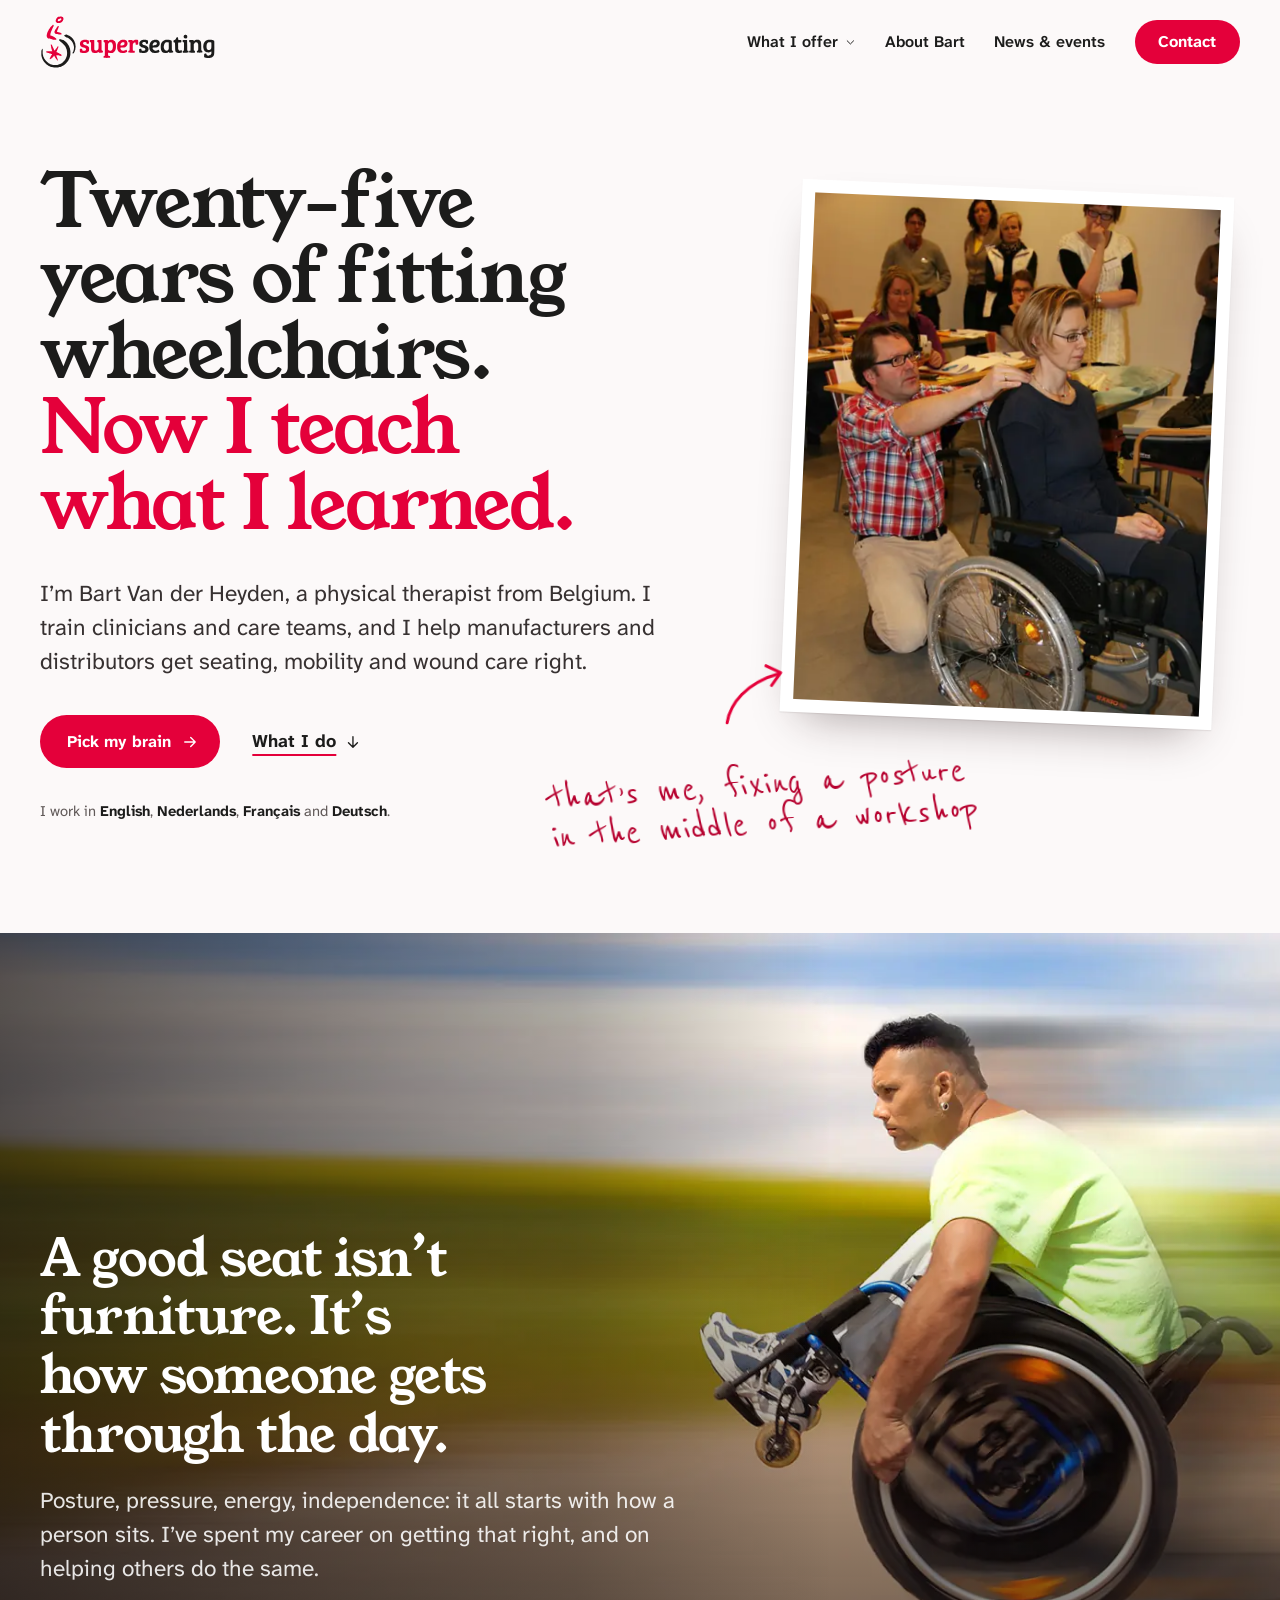
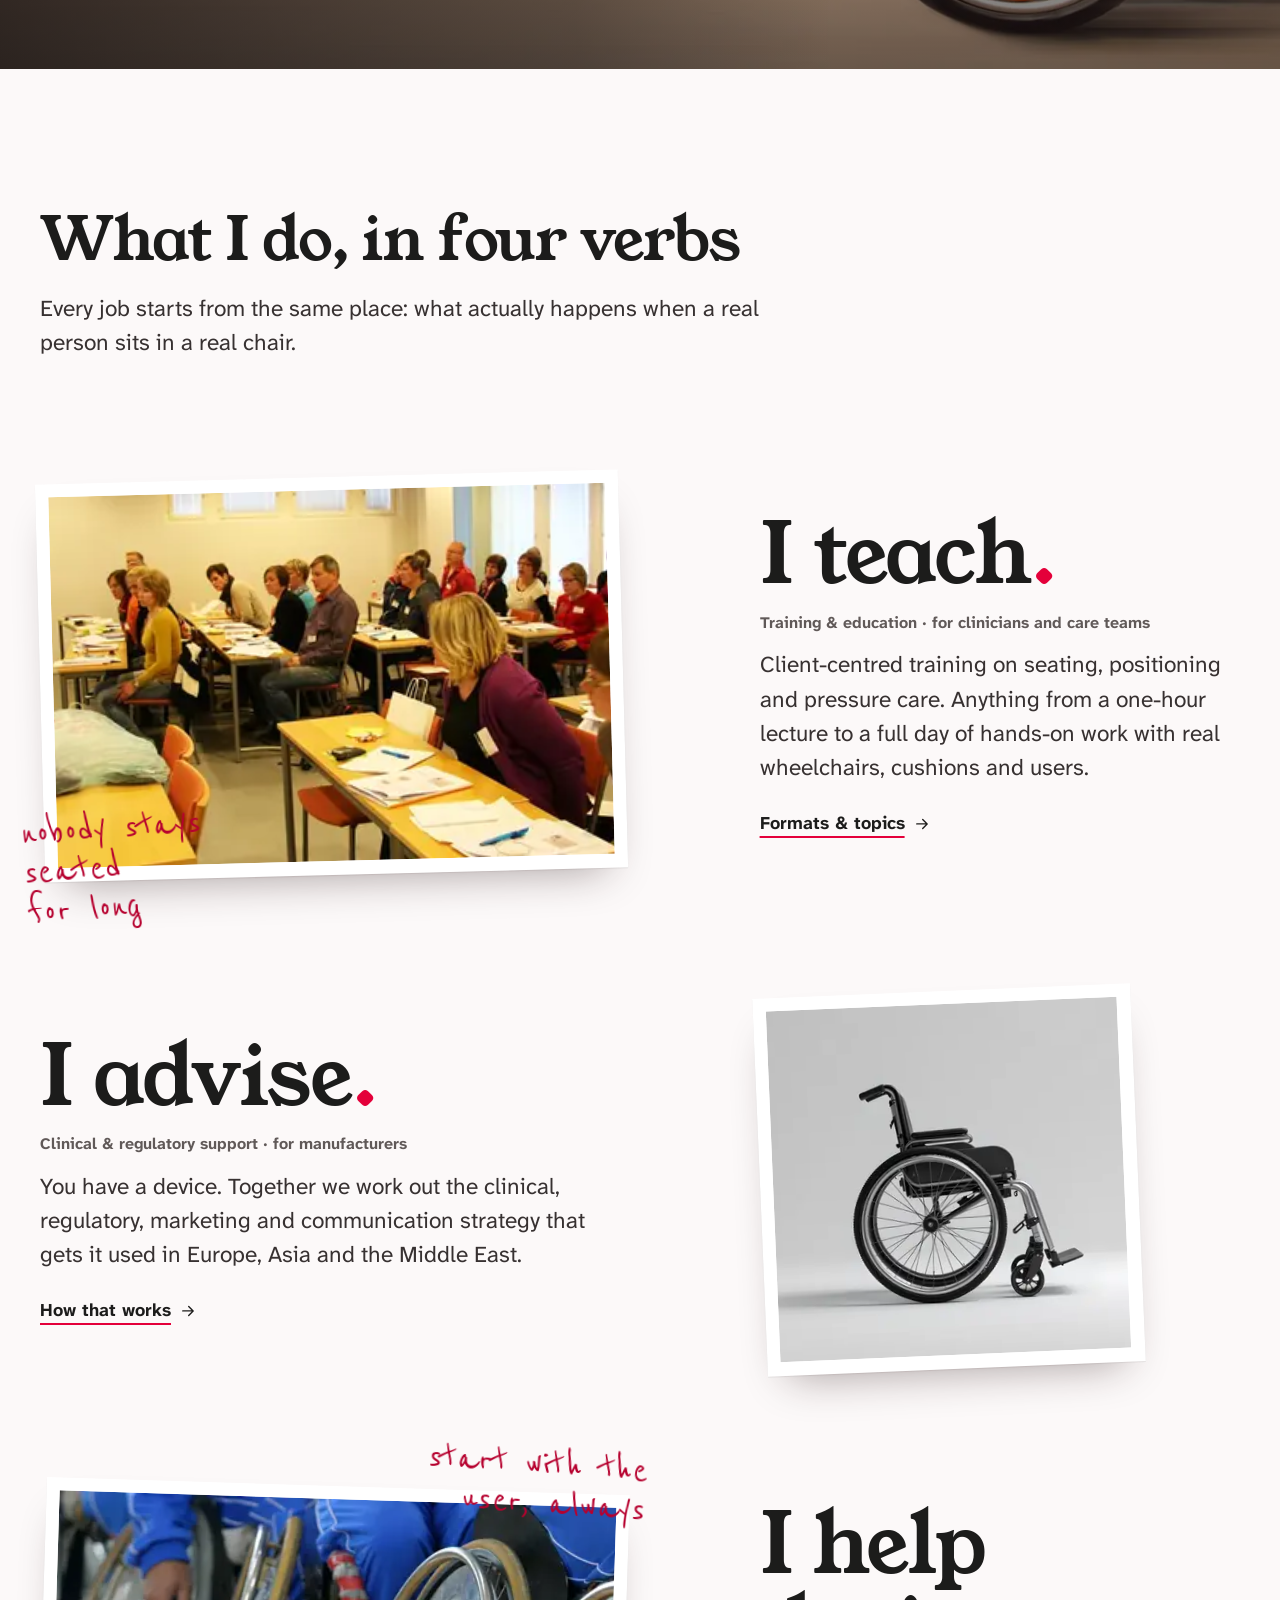
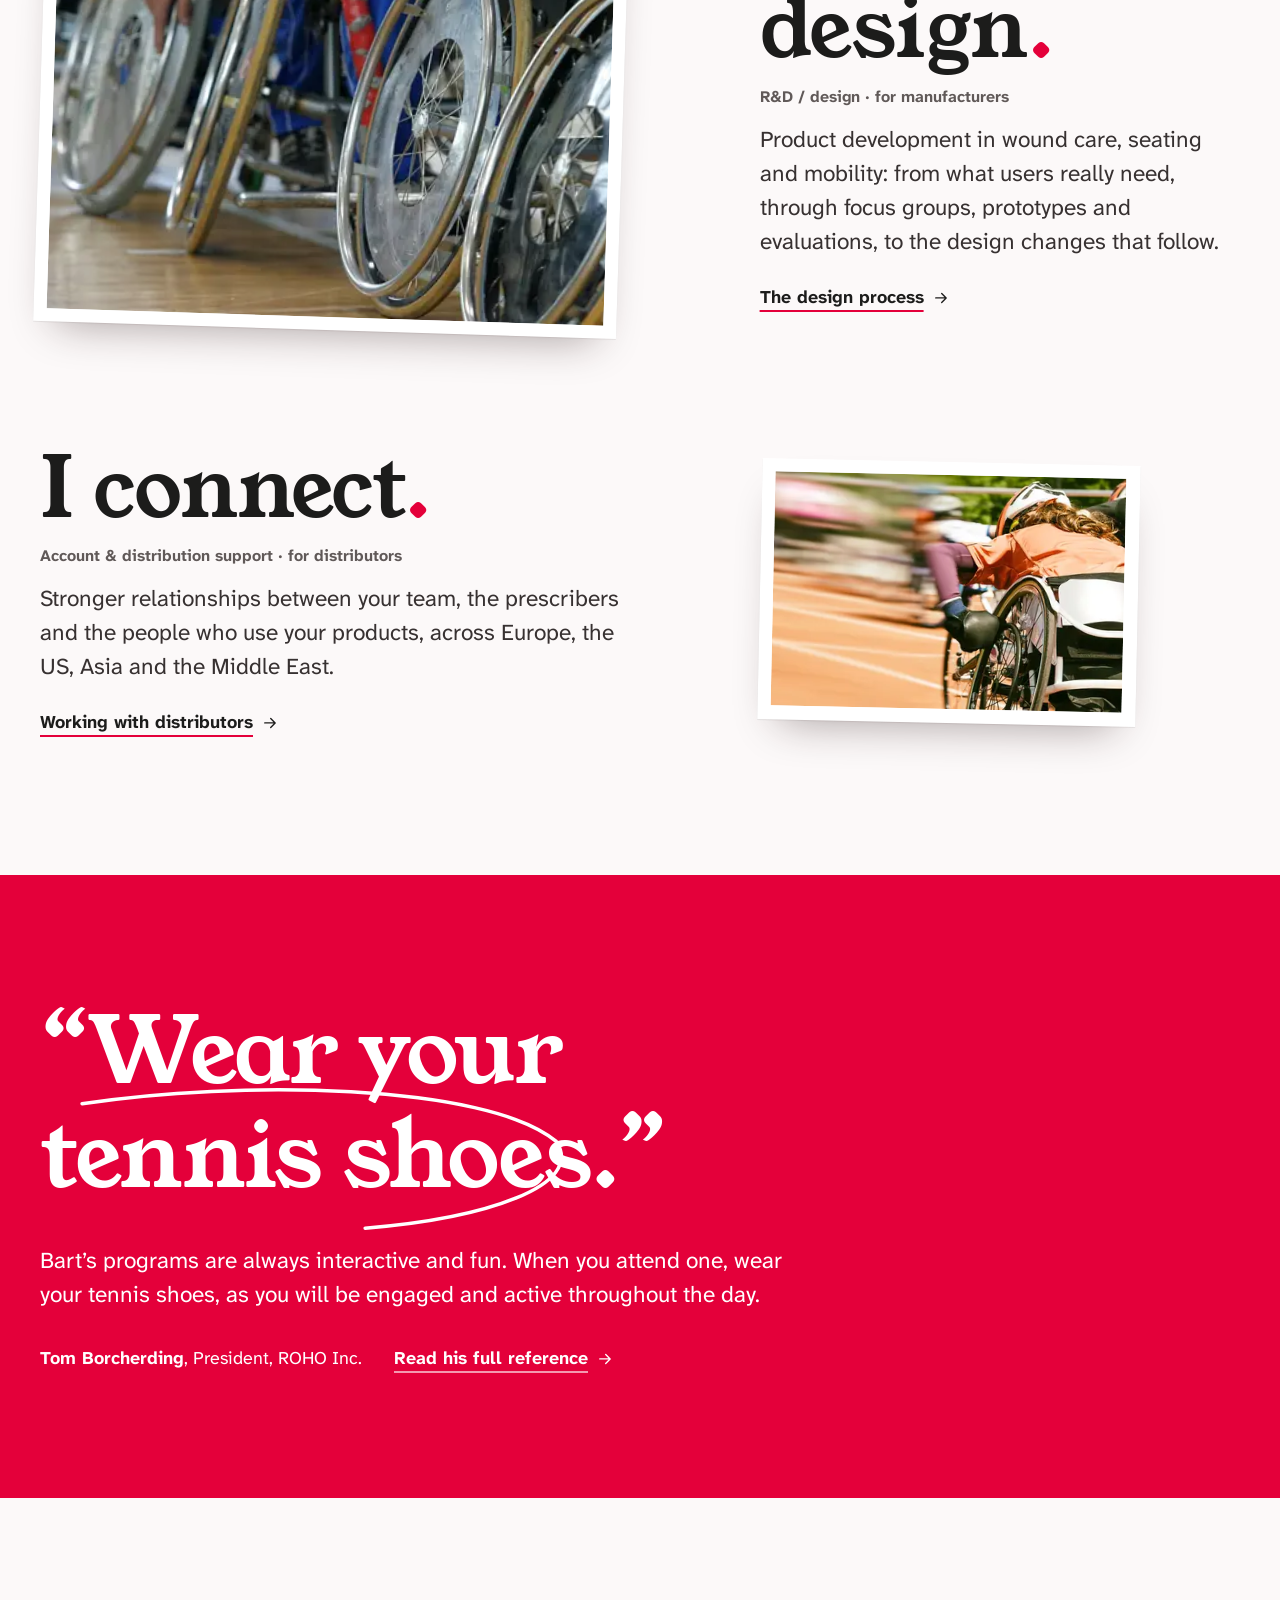
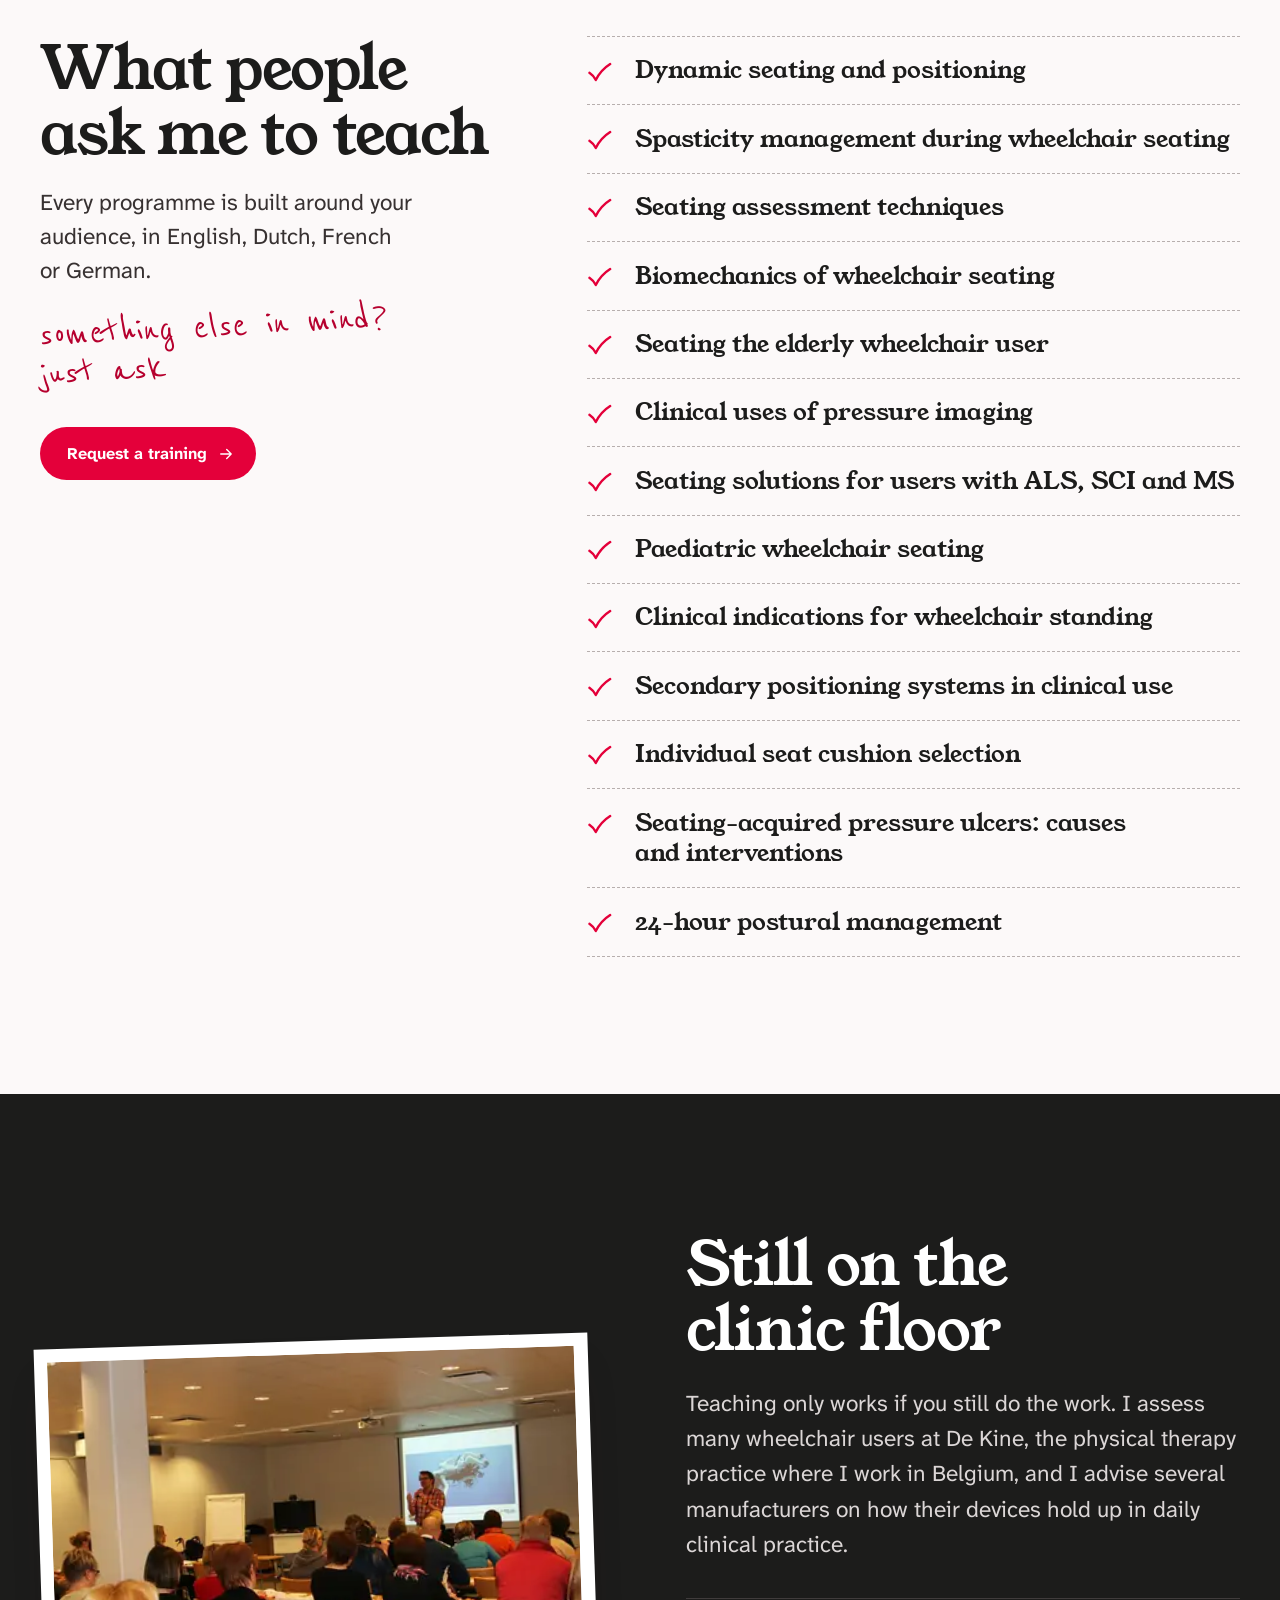
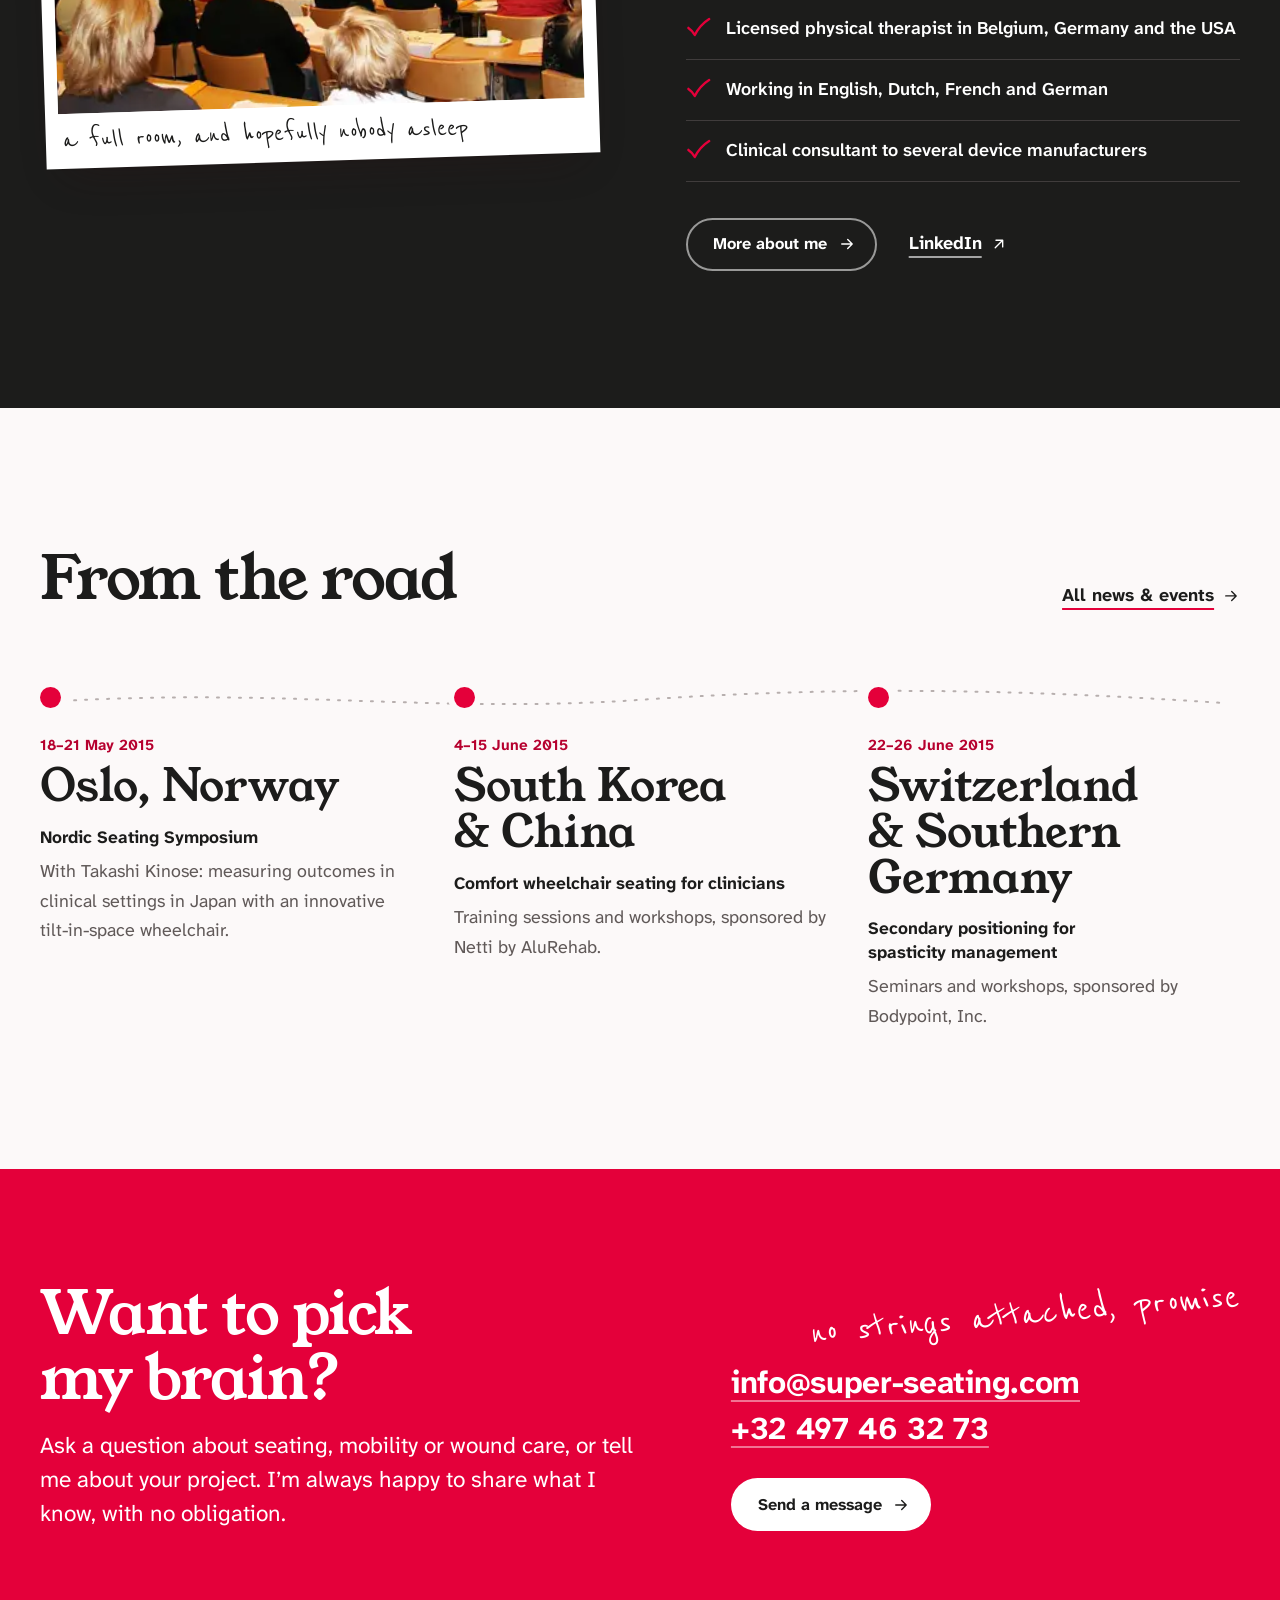
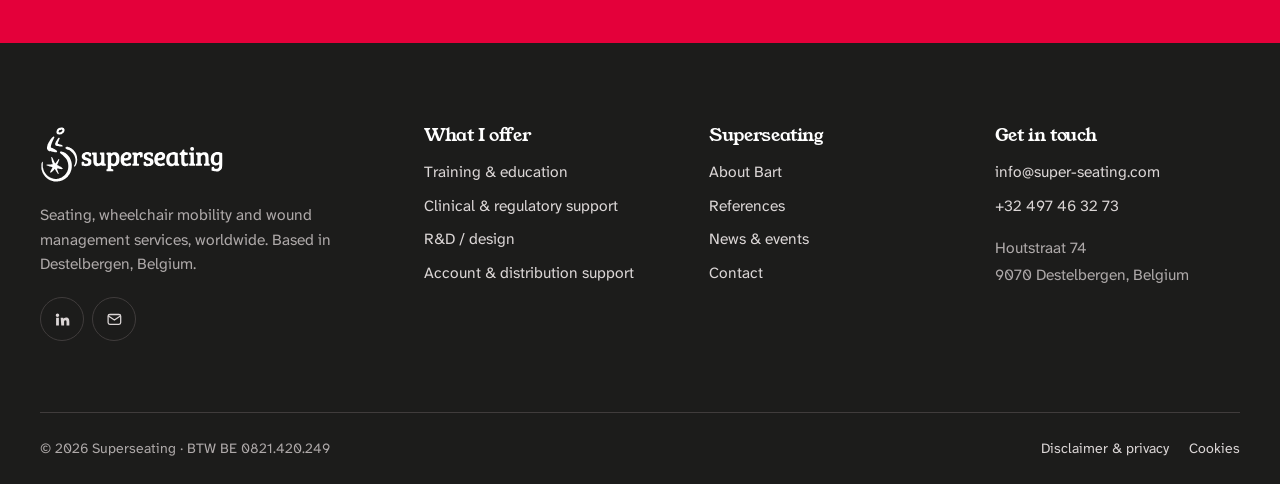
==== commit a6a718f7: "branding beter toegepast" ====
--- a/index.html
+++ b/index.html
@@ -4,7 +4,7 @@
 <meta charset="utf-8">
 <meta name="viewport" content="width=device-width, initial-scale=1">
 <title>Superseating · Wheelchair seating, mobility & wound care expertise</title>
-<meta name="description" content="Training, clinical and regulatory support, R&D and distribution support in wheelchair seating, mobility and wound care, by physical therapist Bart Van der Heyden. Worldwide, in four languages.">
+<meta name="description" content="Physical therapist Bart Van der Heyden has fitted wheelchairs for more than 25 years. Now he teaches clinicians and advises manufacturers and distributors on seating, mobility and wound care, worldwide and in four languages.">
 <link rel="canonical" href="https://www.super-seating.com/">
 <meta name="theme-color" content="#e4003a">
 <meta property="og:type" content="website">
@@ -20,8 +20,8 @@
 <link rel="icon" href="assets/img/favicon.svg" type="image/svg+xml">
 <link rel="apple-touch-icon" href="assets/img/apple-touch-icon.png">
 <link rel="manifest" href="site.webmanifest">
-<link rel="preload" href="assets/fonts/bree-serif-400.woff2" as="font" type="font/woff2" crossorigin>
-<link rel="preload" href="assets/fonts/open-sans-var.woff2" as="font" type="font/woff2" crossorigin>
+<link rel="preload" href="assets/fonts/young-serif-400.woff2" as="font" type="font/woff2" crossorigin>
+<link rel="preload" href="assets/fonts/atkinson-next-var.woff2" as="font" type="font/woff2" crossorigin>
 <link rel="stylesheet" href="assets/css/styles.css">
 <script>document.documentElement.classList.add("js")</script>
 <script src="assets/js/main.js" defer></script>
@@ -58,175 +58,197 @@
   </div>
 </header>
 <main id="main">
-  <section class="intro">
+  <section class="hero">
+    <div class="container hero-grid">
+      <div class="hero-copy">
+        <h1>Twenty-five years of fitting wheelchairs. <span class="red">Now I teach what I learned.</span></h1>
+        <p class="lead">I’m Bart Van der Heyden, a physical therapist from Belgium. I train clinicians and care teams, and I help manufacturers and distributors get seating, mobility and wound care right.</p>
+        <div class="hero-actions">
+          <a class="btn" href="contact.html">Pick my brain <svg viewBox="0 0 24 24" fill="none" stroke="currentColor" stroke-width="1.8" stroke-linecap="round" stroke-linejoin="round" aria-hidden="true"><path d="M5 12h14M13 6l6 6-6 6"/></svg></a>
+          <a class="link-arrow" href="#what-i-do">What I do <svg viewBox="0 0 24 24" fill="none" stroke="currentColor" stroke-width="1.8" stroke-linecap="round" stroke-linejoin="round" aria-hidden="true"><path d="M12 5v14M6 13l6 6 6-6"/></svg></a>
+        </div>
+        <p class="hero-langs">I work in <span lang="en">English</span>, <span lang="nl">Nederlands</span>, <span lang="fr">Français</span> and <span lang="de">Deutsch</span>.</p>
+      </div>
+      <div class="hero-photo">
+        <figure class="print">
+          <span class="frame"><picture><source type="image/webp" srcset="assets/img/bart-fitting-480.webp 480w" sizes="(max-width: 960px) 80vw, 27rem"><img src="assets/img/bart-fitting.jpg" alt="Bart kneeling beside a woman in a wheelchair, adjusting her posture with both hands while workshop participants watch" width="600" height="800" fetchpriority="high" decoding="async"></picture></span>
+        </figure>
+        <svg class="pen pen--arrow" viewBox="0 0 100 90" aria-hidden="true"><path pathLength="1" d="M8 84 C 14 58, 38 30, 86 20"/><path pathLength="1" d="M68 8 L 88 19 L 74 36"/></svg>
+        <p class="note hero-note">that’s me, fixing a posture<br>in the middle of a workshop</p>
+      </div>
+    </div>
+  </section>
+
+  <section class="why" aria-labelledby="why-title">
+    <div class="why-photo"><picture><source type="image/webp" srcset="assets/img/hero-motion-640.webp 640w, assets/img/hero-motion-1200.webp 1200w, assets/img/hero-motion-1920.webp 1920w" sizes="100vw"><img src="assets/img/hero-motion.jpg" alt="" width="1200" height="500" loading="lazy" decoding="async"></picture></div>
     <div class="container">
-      <div class="intro-grid">
-        <h1>Seating expertise from the clinic floor, shared worldwide</h1>
-        <div class="intro-side">
-          <p class="lead">Superseating is the consultancy of physical therapist Bart Van der Heyden. He helps clinicians, manufacturers and distributors get seating, mobility and wound care right.</p>
-          <p class="intro-langs">Sessions in <span lang="en">English</span>, <span lang="nl">Nederlands</span>, <span lang="fr">Français</span> and <span lang="de">Deutsch</span>.</p>
-          <div class="intro-actions">
-            <a class="btn" href="contact.html">Plan a training or consult <svg viewBox="0 0 24 24" fill="none" stroke="currentColor" stroke-width="1.8" stroke-linecap="round" stroke-linejoin="round" aria-hidden="true"><path d="M5 12h14M13 6l6 6-6 6"/></svg></a>
-            <a class="link-arrow" href="#services">What I offer <svg viewBox="0 0 24 24" fill="none" stroke="currentColor" stroke-width="1.8" stroke-linecap="round" stroke-linejoin="round" aria-hidden="true"><path d="M5 12h14M13 6l6 6-6 6"/></svg></a>
-          </div>
-        </div>
-      </div>
-    </div>
-    <div class="intro-photo"><picture><source type="image/webp" srcset="assets/img/hero-motion-640.webp 640w, assets/img/hero-motion-1200.webp 1200w, assets/img/hero-motion-1920.webp 1920w" sizes="100vw"><img src="assets/img/hero-motion.jpg" alt="A wheelchair user riding fast along a sunny path, the landscape blurred by speed" width="1200" height="500" fetchpriority="high" decoding="async"></picture></div>
-  </section>
-
-  <section class="statement" aria-label="In short">
+      <h2 id="why-title" class="why-text">A good seat isn’t furniture. It’s how someone gets through the day.</h2>
+      <p class="why-sub">Posture, pressure, energy, independence: it all starts with how a person sits. I’ve spent my career on getting that right, and on helping others do the same.</p>
+    </div>
+  </section>
+
+  <section class="section" id="what-i-do" aria-labelledby="do-title">
     <div class="container">
-      <p class="statement-text">For more than 25 years Bart has fitted wheelchairs as a licensed physical therapist in Belgium, Germany and the USA. Today he teaches that practice around the world, from a one-hour lecture to a full day on the workshop floor.</p>
-      <div class="statement-foot">
-        <a class="link-arrow link-arrow--light" href="about.html">More about Bart <svg viewBox="0 0 24 24" fill="none" stroke="currentColor" stroke-width="1.8" stroke-linecap="round" stroke-linejoin="round" aria-hidden="true"><path d="M5 12h14M13 6l6 6-6 6"/></svg></a>
-      </div>
-    </div>
-  </section>
-
-  <section class="section" id="services" aria-labelledby="services-title">
-    <div class="container">
-      <div class="section-head">
-        <h2 id="services-title">Four ways to work together</h2>
-        <p>From a one-hour lecture for a therapy team to the clinical strategy behind a new device: every engagement starts from daily clinical practice.</p>
-      </div>
-      <div class="offers">
-        <div class="offer-group">
-          <h3>For clinicians and care teams</h3>
-          <ul class="offer-list" role="list">
-          <li class="offer">
-            <a href="training-education.html">
-              <span class="offer-media"><picture><source type="image/webp" srcset="assets/img/workshop-640.webp 640w, assets/img/workshop-1200.webp 1200w, assets/img/workshop-1920.webp 1920w" sizes="(max-width: 600px) 90px, 200px"><img src="assets/img/workshop.jpg" alt="Bart leading a workshop for a group of clinicians seated at tables" width="1200" height="450" loading="lazy" decoding="async"></picture></span>
-              <div>
-                <h4>Training &amp; education</h4>
-                <p>Client-centred training on seating, positioning and pressure care, from a one-hour lecture to a full-day hands-on workshop.</p>
-              </div>
-              <span class="offer-go" aria-hidden="true"><svg viewBox="0 0 24 24" fill="none" stroke="currentColor" stroke-width="1.8" stroke-linecap="round" stroke-linejoin="round" aria-hidden="true"><path d="M5 12h14M13 6l6 6-6 6"/></svg></span>
-            </a>
-          </li>
-          </ul>
-        </div>
-        <div class="offer-group">
-          <h3>For manufacturers and distributors</h3>
-          <ul class="offer-list" role="list">
-          <li class="offer">
-            <a href="clinical-regulatory-support.html">
-              <span class="offer-media"><picture><source type="image/webp" srcset="assets/img/wheelchair-640.webp 640w, assets/img/wheelchair-1200.webp 1200w, assets/img/wheelchair-1920.webp 1920w" sizes="(max-width: 600px) 90px, 200px"><img src="assets/img/wheelchair.jpg" alt="A modern manual wheelchair photographed side-on against a plain grey background" width="1200" height="686" loading="lazy" decoding="async"></picture></span>
-              <div>
-                <h4>Clinical &amp; regulatory support</h4>
-                <p>The right clinical, regulatory, marketing and communication strategy for your device in Europe, Asia and the Middle East.</p>
-              </div>
-              <span class="offer-go" aria-hidden="true"><svg viewBox="0 0 24 24" fill="none" stroke="currentColor" stroke-width="1.8" stroke-linecap="round" stroke-linejoin="round" aria-hidden="true"><path d="M5 12h14M13 6l6 6-6 6"/></svg></span>
-            </a>
-          </li>
-          <li class="offer">
-            <a href="rd-design.html">
-              <span class="offer-media"><picture><source type="image/webp" srcset="assets/img/wheels-640.webp 640w, assets/img/wheels-1200.webp 1200w, assets/img/wheels-1920.webp 1920w" sizes="(max-width: 600px) 90px, 200px"><img src="assets/img/wheels.jpg" alt="Close-up of a row of wheelchair wheels on a sports hall floor" width="1200" height="620" loading="lazy" decoding="async"></picture></span>
-              <div>
-                <h4>R&amp;D / design</h4>
-                <p>Product development in wound care, seating and mobility: needs, focus groups, prototypes, evaluation and design changes.</p>
-              </div>
-              <span class="offer-go" aria-hidden="true"><svg viewBox="0 0 24 24" fill="none" stroke="currentColor" stroke-width="1.8" stroke-linecap="round" stroke-linejoin="round" aria-hidden="true"><path d="M5 12h14M13 6l6 6-6 6"/></svg></span>
-            </a>
-          </li>
-          <li class="offer">
-            <a href="account-distribution-support.html">
-              <span class="offer-media"><picture><source type="image/webp" srcset="assets/img/race-640.webp 640w, assets/img/race-1200.webp 1200w, assets/img/race-1920.webp 1920w" sizes="(max-width: 600px) 90px, 200px"><img src="assets/img/race.jpg" alt="A wheelchair racer leaning into a bend on an athletics track" width="1200" height="500" loading="lazy" decoding="async"></picture></span>
-              <div>
-                <h4>Account &amp; distribution support</h4>
-                <p>Stronger relationships with prescribers and end users across Europe, the US, Asia and the Middle East.</p>
-              </div>
-              <span class="offer-go" aria-hidden="true"><svg viewBox="0 0 24 24" fill="none" stroke="currentColor" stroke-width="1.8" stroke-linecap="round" stroke-linejoin="round" aria-hidden="true"><path d="M5 12h14M13 6l6 6-6 6"/></svg></span>
-            </a>
-          </li>
-          </ul>
-        </div>
-      </div>
-    </div>
-  </section>
-
-  <section class="section section--surface" aria-labelledby="topics-title">
-    <div class="container">
-      <div class="section-head">
-        <h2 id="topics-title">What Bart teaches</h2>
-        <p>Workshops, lectures and seminars, adapted to your audience and delivered in English, Dutch, French or German.</p>
-      </div>
-      <ul class="slash-list" role="list"><li>Dynamic seating and positioning</li> <li>Spasticity management during wheelchair seating</li> <li>Seating assessment techniques</li> <li>Biomechanics of wheelchair seating</li> <li>Seating the elderly wheelchair user</li> <li>Clinical uses of pressure imaging</li> <li>Seating solutions for users with ALS, SCI and MS</li> <li>Paediatric wheelchair seating</li> <li>Clinical indications for wheelchair standing</li> <li>Clinical uses and applications of secondary positioning systems</li> <li>Individual wheelchair seat cushion selection</li> <li>Aetiology and interventions of seating-acquired pressure ulcers</li> <li>24-hour postural management</li></ul>
-      <div class="topics-foot">
-        <a class="btn" href="contact.html">Request a training <svg viewBox="0 0 24 24" fill="none" stroke="currentColor" stroke-width="1.8" stroke-linecap="round" stroke-linejoin="round" aria-hidden="true"><path d="M5 12h14M13 6l6 6-6 6"/></svg></a>
-        <a class="link-arrow" href="training-education.html">Formats &amp; programmes <svg viewBox="0 0 24 24" fill="none" stroke="currentColor" stroke-width="1.8" stroke-linecap="round" stroke-linejoin="round" aria-hidden="true"><path d="M5 12h14M13 6l6 6-6 6"/></svg></a>
-      </div>
-    </div>
-  </section>
-
-  <section class="section section--ink" aria-labelledby="about-title">
-    <div class="container person-split">
-      <figure>
-        <div class="portrait"><picture><source type="image/webp" srcset="assets/img/bart-fitting-480.webp 480w" sizes="(max-width: 860px) 90vw, 480px"><img src="assets/img/bart-fitting.jpg" alt="Bart Van der Heyden adjusting the posture of a woman seated in a wheelchair during a workshop" width="600" height="800" loading="lazy" decoding="async"></picture></div>
-        <figcaption class="portrait-caption">Correcting posture during a hands-on workshop.</figcaption>
-      </figure>
-      <div>
-        <h2 id="about-title">A hands-on clinician who teaches worldwide</h2>
+      <div class="chapters-head">
+        <h2 id="do-title">What I do, in four verbs</h2>
+        <p>Every job starts from the same place: what actually happens when a real person sits in a real chair.</p>
+      </div>
+
+      <article class="chapter">
+        <div class="chapter-media">
+          <figure class="print print--a">
+            <span class="frame"><picture><source type="image/webp" srcset="assets/img/workshop-640.webp 640w, assets/img/workshop-1200.webp 1200w" sizes="(max-width: 860px) 100vw, 45vw"><img src="assets/img/workshop.jpg" alt="A room full of clinicians at tables during one of Bart’s workshops" width="1200" height="450" loading="lazy" decoding="async"></picture></span>
+          </figure>
+          <p class="note chapter-note chapter-note--bl" aria-hidden="true">nobody stays seated for long</p>
+        </div>
+        <div class="chapter-body">
+          <h3 class="chapter-verb">I teach<span>.</span></h3>
+          <h4>Training &amp; education · for clinicians and care teams</h4>
+          <p>Client-centred training on seating, positioning and pressure care. Anything from a one-hour lecture to a full day of hands-on work with real wheelchairs, cushions and users.</p>
+          <a class="link-arrow" href="training-education.html">Formats &amp; topics <svg viewBox="0 0 24 24" fill="none" stroke="currentColor" stroke-width="1.8" stroke-linecap="round" stroke-linejoin="round" aria-hidden="true"><path d="M5 12h14M13 6l6 6-6 6"/></svg></a>
+        </div>
+      </article>
+
+      <article class="chapter chapter--flip chapter--small">
+        <div class="chapter-media">
+          <figure class="print print--c">
+            <span class="frame"><picture><source type="image/webp" srcset="assets/img/wheelchair-640.webp 640w, assets/img/wheelchair-1200.webp 1200w" sizes="(max-width: 860px) 75vw, 30vw"><img src="assets/img/wheelchair.jpg" alt="A modern manual wheelchair photographed side-on" width="1200" height="686" loading="lazy" decoding="async"></picture></span>
+          </figure>
+        </div>
+        <div class="chapter-body">
+          <h3 class="chapter-verb">I advise<span>.</span></h3>
+          <h4>Clinical &amp; regulatory support · for manufacturers</h4>
+          <p>You have a device. Together we work out the clinical, regulatory, marketing and communication strategy that gets it used in Europe, Asia and the Middle East.</p>
+          <a class="link-arrow" href="clinical-regulatory-support.html">How that works <svg viewBox="0 0 24 24" fill="none" stroke="currentColor" stroke-width="1.8" stroke-linecap="round" stroke-linejoin="round" aria-hidden="true"><path d="M5 12h14M13 6l6 6-6 6"/></svg></a>
+        </div>
+      </article>
+
+      <article class="chapter">
+        <div class="chapter-media">
+          <figure class="print print--b">
+            <span class="frame"><picture><source type="image/webp" srcset="assets/img/wheels-640.webp 640w, assets/img/wheels-1200.webp 1200w" sizes="(max-width: 860px) 100vw, 45vw"><img src="assets/img/wheels.jpg" alt="A row of wheelchair wheels lined up on a sports hall floor" width="1200" height="620" loading="lazy" decoding="async"></picture></span>
+          </figure>
+          <p class="note chapter-note chapter-note--tr" aria-hidden="true">start with the user, always</p>
+        </div>
+        <div class="chapter-body">
+          <h3 class="chapter-verb">I help design<span>.</span></h3>
+          <h4>R&amp;D / design · for manufacturers</h4>
+          <p>Product development in wound care, seating and mobility: from what users really need, through focus groups, prototypes and evaluations, to the design changes that follow.</p>
+          <a class="link-arrow" href="rd-design.html">The design process <svg viewBox="0 0 24 24" fill="none" stroke="currentColor" stroke-width="1.8" stroke-linecap="round" stroke-linejoin="round" aria-hidden="true"><path d="M5 12h14M13 6l6 6-6 6"/></svg></a>
+        </div>
+      </article>
+
+      <article class="chapter chapter--flip chapter--small">
+        <div class="chapter-media">
+          <figure class="print print--d">
+            <span class="frame"><picture><source type="image/webp" srcset="assets/img/race-640.webp 640w, assets/img/race-1200.webp 1200w" sizes="(max-width: 860px) 75vw, 30vw"><img src="assets/img/race.jpg" alt="A wheelchair racer leaning into a bend on an athletics track" width="1200" height="500" loading="lazy" decoding="async"></picture></span>
+          </figure>
+        </div>
+        <div class="chapter-body">
+          <h3 class="chapter-verb">I connect<span>.</span></h3>
+          <h4>Account &amp; distribution support · for distributors</h4>
+          <p>Stronger relationships between your team, the prescribers and the people who use your products, across Europe, the US, Asia and the Middle East.</p>
+          <a class="link-arrow" href="account-distribution-support.html">Working with distributors <svg viewBox="0 0 24 24" fill="none" stroke="currentColor" stroke-width="1.8" stroke-linecap="round" stroke-linejoin="round" aria-hidden="true"><path d="M5 12h14M13 6l6 6-6 6"/></svg></a>
+        </div>
+      </article>
+    </div>
+  </section>
+
+  <section class="quote-band" aria-label="What people say">
+    <figure class="container">
+      <blockquote>
+        <p class="quote-big">“Wear your <span class="mark">tennis shoes.<svg class="pen pen--draw" viewBox="0 0 300 100" preserveAspectRatio="none" aria-hidden="true"><path pathLength="1" d="M40 18 C 120 4, 250 6, 286 40 C 306 74, 210 96, 130 92 C 50 88, 6 72, 14 44 C 20 22, 70 10, 150 8"/></svg></span>”</p>
+        <p>Bart’s programs are always interactive and fun. When you attend one, wear your tennis shoes, as you will be engaged and active throughout the day.</p>
+      </blockquote>
+      <figcaption>
+        <span><strong>Tom Borcherding</strong>, President, ROHO Inc.</span>
+        <a class="link-arrow link-arrow--light" href="about.html#reference">Read his full reference <svg viewBox="0 0 24 24" fill="none" stroke="currentColor" stroke-width="1.8" stroke-linecap="round" stroke-linejoin="round" aria-hidden="true"><path d="M5 12h14M13 6l6 6-6 6"/></svg></a>
+      </figcaption>
+    </figure>
+  </section>
+
+  <section class="section" aria-labelledby="teach-title">
+    <div class="container teach-grid">
+      <div class="teach-intro">
+        <h2 id="teach-title">What people ask me to teach</h2>
+        <p>Every programme is built around your audience, in English, Dutch, French or German.</p>
+        <p class="note">something else in mind? just ask</p>
+        <div class="teach-foot">
+          <a class="btn" href="contact.html">Request a training <svg viewBox="0 0 24 24" fill="none" stroke="currentColor" stroke-width="1.8" stroke-linecap="round" stroke-linejoin="round" aria-hidden="true"><path d="M5 12h14M13 6l6 6-6 6"/></svg></a>
+        </div>
+      </div>
+      <ul class="teach-list" role="list">
+        <li><svg class="tick" viewBox="0 0 32 26" aria-hidden="true"><path d="M3 14c3 2 6 5 8 9 4-8 10-15 18-20"/></svg>Dynamic seating and positioning</li>
+        <li><svg class="tick" viewBox="0 0 32 26" aria-hidden="true"><path d="M3 14c3 2 6 5 8 9 4-8 10-15 18-20"/></svg>Spasticity management during wheelchair seating</li>
+        <li><svg class="tick" viewBox="0 0 32 26" aria-hidden="true"><path d="M3 14c3 2 6 5 8 9 4-8 10-15 18-20"/></svg>Seating assessment techniques</li>
+        <li><svg class="tick" viewBox="0 0 32 26" aria-hidden="true"><path d="M3 14c3 2 6 5 8 9 4-8 10-15 18-20"/></svg>Biomechanics of wheelchair seating</li>
+        <li><svg class="tick" viewBox="0 0 32 26" aria-hidden="true"><path d="M3 14c3 2 6 5 8 9 4-8 10-15 18-20"/></svg>Seating the elderly wheelchair user</li>
+        <li><svg class="tick" viewBox="0 0 32 26" aria-hidden="true"><path d="M3 14c3 2 6 5 8 9 4-8 10-15 18-20"/></svg>Clinical uses of pressure imaging</li>
+        <li><svg class="tick" viewBox="0 0 32 26" aria-hidden="true"><path d="M3 14c3 2 6 5 8 9 4-8 10-15 18-20"/></svg>Seating solutions for users with ALS, SCI and MS</li>
+        <li><svg class="tick" viewBox="0 0 32 26" aria-hidden="true"><path d="M3 14c3 2 6 5 8 9 4-8 10-15 18-20"/></svg>Paediatric wheelchair seating</li>
+        <li><svg class="tick" viewBox="0 0 32 26" aria-hidden="true"><path d="M3 14c3 2 6 5 8 9 4-8 10-15 18-20"/></svg>Clinical indications for wheelchair standing</li>
+        <li><svg class="tick" viewBox="0 0 32 26" aria-hidden="true"><path d="M3 14c3 2 6 5 8 9 4-8 10-15 18-20"/></svg>Secondary positioning systems in clinical use</li>
+        <li><svg class="tick" viewBox="0 0 32 26" aria-hidden="true"><path d="M3 14c3 2 6 5 8 9 4-8 10-15 18-20"/></svg>Individual seat cushion selection</li>
+        <li><svg class="tick" viewBox="0 0 32 26" aria-hidden="true"><path d="M3 14c3 2 6 5 8 9 4-8 10-15 18-20"/></svg>Seating-acquired pressure ulcers: causes and interventions</li>
+        <li><svg class="tick" viewBox="0 0 32 26" aria-hidden="true"><path d="M3 14c3 2 6 5 8 9 4-8 10-15 18-20"/></svg>24-hour postural management</li>
+      </ul>
+    </div>
+  </section>
+
+  <section class="section section--ink" aria-labelledby="floor-title">
+    <div class="container floor-grid">
+      <div class="floor-media">
+        <figure class="print">
+          <span class="frame"><picture><source type="image/webp" srcset="assets/img/lecture-640.webp 640w, assets/img/lecture-1200.webp 1200w" sizes="(max-width: 860px) 100vw, 45vw"><img src="assets/img/lecture.jpg" alt="Bart lecturing to a full room of clinicians, with a slide projected behind him" width="1200" height="532" loading="lazy" decoding="async"></picture></span>
+          <figcaption>a full room, and hopefully nobody asleep</figcaption>
+        </figure>
+      </div>
+      <div>
+        <h2 id="floor-title">Still on the clinic floor</h2>
         <div class="prose">
-          <p>Bart Van der Heyden is a licensed physical therapist specialised in wheelchair seating and mobility, and in wound care.</p>
-          <p>Based in Belgium, he travels the world for lectures, educational events and hands-on sessions. He still assesses many wheelchair users at De Kine, the physical therapy practice he works in, and advises several manufacturers on the clinical application, design and functionality of their devices.</p>
-        </div>
-        <ul class="person-facts" role="list">
-          <li><b>Licensed in three countries</b><span>Belgium, Germany and the USA</span></li>
-          <li><b>Four working languages</b><span>English, Dutch, French and German</span></li>
+          <p>Teaching only works if you still do the work. I assess many wheelchair users at De Kine, the physical therapy practice where I work in Belgium, and I advise several manufacturers on how their devices hold up in daily clinical practice.</p>
+        </div>
+        <ul class="facts" role="list">
+          <li><svg class="tick" viewBox="0 0 32 26" aria-hidden="true"><path d="M3 14c3 2 6 5 8 9 4-8 10-15 18-20"/></svg>Licensed physical therapist in Belgium, Germany and the USA</li>
+          <li><svg class="tick" viewBox="0 0 32 26" aria-hidden="true"><path d="M3 14c3 2 6 5 8 9 4-8 10-15 18-20"/></svg>Working in English, Dutch, French and German</li>
+          <li><svg class="tick" viewBox="0 0 32 26" aria-hidden="true"><path d="M3 14c3 2 6 5 8 9 4-8 10-15 18-20"/></svg>Clinical consultant to several device manufacturers</li>
         </ul>
         <div class="split-actions">
-          <a class="btn btn--outline-light" href="about.html">More about Bart <svg viewBox="0 0 24 24" fill="none" stroke="currentColor" stroke-width="1.8" stroke-linecap="round" stroke-linejoin="round" aria-hidden="true"><path d="M5 12h14M13 6l6 6-6 6"/></svg></a>
+          <a class="btn btn--outline-light" href="about.html">More about me <svg viewBox="0 0 24 24" fill="none" stroke="currentColor" stroke-width="1.8" stroke-linecap="round" stroke-linejoin="round" aria-hidden="true"><path d="M5 12h14M13 6l6 6-6 6"/></svg></a>
           <a class="link-arrow link-arrow--light" href="https://www.linkedin.com/in/bartvanderheydenpt" rel="noopener" target="_blank">LinkedIn <svg viewBox="0 0 24 24" fill="none" stroke="currentColor" stroke-width="1.8" stroke-linecap="round" stroke-linejoin="round" aria-hidden="true"><path d="M7 17L17 7M8 7h9v9"/></svg></a>
         </div>
       </div>
     </div>
   </section>
 
-  <section class="section" aria-label="Reference">
-    <figure class="container testimonial">
-      <p class="testimonial-hook" aria-hidden="true">“Wear your tennis shoes.”</p>
-      <div class="testimonial-body">
-        <blockquote>
-          <p>Bart’s programs are always interactive and fun. When you attend one, wear your tennis shoes, as you will be engaged and active throughout the day.</p>
-        </blockquote>
-        <figcaption class="testimonial-cite"><strong>Tom Borcherding</strong>, President, ROHO Inc.</figcaption>
-        <a class="link-arrow" href="about.html#reference">Read the full reference <svg viewBox="0 0 24 24" fill="none" stroke="currentColor" stroke-width="1.8" stroke-linecap="round" stroke-linejoin="round" aria-hidden="true"><path d="M5 12h14M13 6l6 6-6 6"/></svg></a>
-      </div>
-    </figure>
-  </section>
-
-  <section class="section section--surface" aria-labelledby="events-title">
+  <section class="section" aria-labelledby="road-title">
     <div class="container">
       <div class="section-head section-head--link">
-        <h2 id="events-title">Selected talks &amp; workshops</h2>
+        <h2 id="road-title">From the road</h2>
         <a class="link-arrow" href="news.html">All news &amp; events <svg viewBox="0 0 24 24" fill="none" stroke="currentColor" stroke-width="1.8" stroke-linecap="round" stroke-linejoin="round" aria-hidden="true"><path d="M5 12h14M13 6l6 6-6 6"/></svg></a>
       </div>
-      <div class="event-list">
-        <article class="event">
-          <time datetime="2015-06-22">22–26 June<small>2015</small></time>
-          <div>
-            <h3>Secondary positioning devices for spasticity management</h3>
-            <p>Training sessions and workshops on using secondary positioning devices for spasticity management. Seminars sponsored by Bodypoint, Inc.</p>
-          </div>
+      <div class="road">
+        <svg class="pen pen--route" viewBox="0 0 1000 40" preserveAspectRatio="none" aria-hidden="true"><path d="M10 20 C 200 4, 330 34, 500 18 S 820 6, 990 22"/></svg>
+        <ol class="road-stops" role="list">
+        <li class="stop">
+          <time datetime="2015-05-18">18–21 May 2015</time>
+          <p class="place">Oslo, Norway</p>
+          <h3>Nordic Seating Symposium</h3>
+          <p>With Takashi Kinose: measuring outcomes in clinical settings in Japan with an innovative tilt-in-space wheelchair.</p>
+        </li>
+        <li class="stop">
+          <time datetime="2015-06-04">4–15 June 2015</time>
+          <p class="place">South Korea &amp; China</p>
+          <h3>Comfort wheelchair seating for clinicians</h3>
+          <p>Training sessions and workshops, sponsored by Netti by AluRehab.</p>
+        </li>
+        <li class="stop">
+          <time datetime="2015-06-22">22–26 June 2015</time>
           <p class="place">Switzerland &amp; Southern Germany</p>
-        </article>
-        <article class="event">
-          <time datetime="2015-06-04">4–15 June<small>2015</small></time>
-          <div>
-            <h3>Comfort wheelchair seating for clinicians</h3>
-            <p>Training sessions and workshops on comfort wheelchair seating for clinicians. Seminars sponsored by Netti by AluRehab.</p>
-          </div>
-          <p class="place">South Korea &amp; China</p>
-        </article>
-        <article class="event">
-          <time datetime="2015-05-18">18–21 May<small>2015</small></time>
-          <div>
-            <h3>Nordic Seating Symposium</h3>
-            <p>Presentation with Takashi Kinose: assessment and measuring outcomes in clinical settings in Japan when using an innovative tilt-in-space wheelchair. Bart presented the data collection protocol and the outcome measures used by Mr Kinose in Japan.</p>
-          </div>
-          <p class="place">Oslo, Norway</p>
-        </article>
+          <h3>Secondary positioning for spasticity management</h3>
+          <p>Seminars and workshops, sponsored by Bodypoint, Inc.</p>
+        </li>
+        </ol>
       </div>
     </div>
   </section>
@@ -238,6 +260,7 @@
         <p>Ask a question about seating, mobility or wound care, or tell me about your project. I’m always happy to share what I know, with no obligation.</p>
       </div>
       <div class="cta-actions">
+        <p class="note cta-note" aria-hidden="true">no strings attached, promise</p>
         <div class="cta-contact">
           <a href="mailto:info@super-seating.com">info@super-seating.com</a>
           <a href="tel:+32497463273">+32 497 46 32 73</a>
--- a/assets/css/styles.css
+++ b/assets/css/styles.css
@@ -1,29 +1,33 @@
 /* ==========================================================================
    Superseating — styles
-   Brand: red #e4003a · ink #1c1c1b · Bree Serif + Open Sans
-   Colour strategy: white ground, brand red used as whole surfaces
-   (statement band, contact band), never as decoration.
+   Direction: warm, human, documentary. Bart tells the story himself.
+   Brand: red #e4003a · ink #1c1c1b
+   Type: Young Serif (headlines, a friendly 1970s serif)
+         Atkinson Hyperlegible Next (text, drawn for low-vision readers)
+         Reenie Beanie (Bart's handwritten notes, used sparingly)
+   Photos are handled like prints on a desk: white border, a little tilt,
+   a handwritten caption. Red is ink from Bart's pen: circles, arrows, ticks.
    ========================================================================== */
 
 @font-face {
-  font-family: "Bree Serif";
-  src: url("../fonts/bree-serif-400.woff2") format("woff2");
+  font-family: "Young Serif";
+  src: url("../fonts/young-serif-400.woff2") format("woff2");
   font-weight: 400;
   font-style: normal;
   font-display: swap;
 }
 @font-face {
-  font-family: "Open Sans";
-  src: url("../fonts/open-sans-var.woff2") format("woff2");
-  font-weight: 300 800;
+  font-family: "Atkinson Hyperlegible Next";
+  src: url("../fonts/atkinson-next-var.woff2") format("woff2");
+  font-weight: 200 800;
   font-style: normal;
   font-display: swap;
 }
 @font-face {
-  font-family: "Open Sans";
-  src: url("../fonts/open-sans-italic.woff2") format("woff2");
+  font-family: "Reenie Beanie";
+  src: url("../fonts/reenie-beanie-400.woff2") format("woff2");
   font-weight: 400;
-  font-style: italic;
+  font-style: normal;
   font-display: swap;
 }
 
@@ -35,36 +39,43 @@
   --ink: #1c1c1b;
 
   /* Neutrals, tinted a hair toward the brand red */
-  --bg: #fff;
-  --surface: oklch(0.967 0.004 20);
-  --line: oklch(0.89 0.005 20);
-  --text: oklch(0.33 0.004 20);
-  --muted: oklch(0.47 0.005 20);
+  --bg: oklch(0.984 0.004 20);
+  --paper: #fff;
+  --surface: oklch(0.955 0.007 20);
+  --line: oklch(0.885 0.008 20);
+  --line-strong: oklch(0.76 0.01 20);
+  --text: oklch(0.32 0.008 20);
+  --muted: oklch(0.47 0.01 20);
 
   /* On ink */
-  --ink-text: oklch(0.86 0.004 20);
-  --ink-muted: oklch(0.72 0.004 20);
-  --ink-line: oklch(0.34 0.004 20);
-
-  --font-display: "Bree Serif", Georgia, serif;
-  --font-body: "Open Sans", system-ui, -apple-system, "Segoe UI", sans-serif;
-
-  --step--1: clamp(0.84rem, 0.82rem + 0.1vw, 0.9rem);
-  --step-0: clamp(1rem, 0.96rem + 0.18vw, 1.1rem);
-  --step-1: clamp(1.2rem, 1.1rem + 0.45vw, 1.45rem);
+  --ink-text: oklch(0.88 0.005 20);
+  --ink-muted: oklch(0.74 0.006 20);
+  --ink-line: oklch(0.36 0.006 20);
+
+  --font-display: "Young Serif", Georgia, "Times New Roman", serif;
+  --font-body: "Atkinson Hyperlegible Next", "Segoe UI", system-ui, -apple-system, sans-serif;
+  --font-hand: "Reenie Beanie", "Bradley Hand", "Segoe Print", cursive;
+
+  --step--1: clamp(0.86rem, 0.84rem + 0.1vw, 0.92rem);
+  --step-0: clamp(1.02rem, 0.98rem + 0.2vw, 1.12rem);
+  --step-1: clamp(1.18rem, 1.08rem + 0.45vw, 1.42rem);
   --step-2: clamp(1.45rem, 1.25rem + 0.9vw, 2rem);
   --step-3: clamp(1.8rem, 1.45rem + 1.6vw, 2.8rem);
   --step-4: clamp(2.2rem, 1.6rem + 2.8vw, 4rem);
-  --step-5: clamp(2.6rem, 1.5rem + 5vw, 6rem);
+  --step-5: clamp(2.6rem, 1.6rem + 4.6vw, 5.6rem);
 
   --gutter: clamp(1rem, 0.4rem + 3vw, 2.5rem);
-  --section: clamp(4rem, 2.5rem + 7vw, 8.5rem);
-  --max: 1280px;
-  --header-h: 80px;
+  --section: clamp(4.5rem, 3rem + 7vw, 9.5rem);
+  --max: 1300px;
+  --header-h: 84px;
 
   --radius: 4px;
+  --pill: 999px;
   --ease: cubic-bezier(0.16, 1, 0.3, 1);
-
+  --print-shadow: 0 1px 1px rgb(40 20 20 / 0.08), 0 22px 44px -22px rgb(40 20 20 / 0.42);
+
+  --z-raised: 1;
+  --z-note: 2;
   --z-header: 50;
   --z-menu: 60;
   --z-skip: 100;
@@ -79,7 +90,7 @@
 body {
   font-family: var(--font-body);
   font-size: var(--step-0);
-  line-height: 1.7;
+  line-height: 1.65;
   color: var(--text);
   background: var(--bg);
   -webkit-font-smoothing: antialiased;
@@ -95,11 +106,13 @@
   font-family: var(--font-display);
   font-weight: 400;
   color: var(--ink);
-  line-height: 1.08;
-  letter-spacing: -0.012em;
+  line-height: 1.06;
+  letter-spacing: -0.02em;
   text-wrap: balance;
 }
+h3, h4 { letter-spacing: -0.01em; line-height: 1.18; }
 p, li { text-wrap: pretty; }
+b, strong { font-weight: 700; }
 ::selection { background: var(--red); color: #fff; }
 
 :focus-visible { outline: 3px solid var(--red); outline-offset: 3px; border-radius: 2px; }
@@ -118,44 +131,71 @@
 .skip-link {
   position: absolute; left: 1rem; top: -100px; z-index: var(--z-skip);
   background: var(--ink); color: #fff; padding: 0.75rem 1rem; border-radius: var(--radius);
-  text-decoration: none; font-weight: 600;
+  text-decoration: none; font-weight: 700;
 }
 .skip-link:focus { top: 1rem; }
 
-.lead { font-size: var(--step-1); line-height: 1.55; color: var(--text); max-width: 34em; }
-.prose { max-width: 66ch; }
+.lead { font-size: var(--step-1); line-height: 1.5; color: var(--text); max-width: 34em; }
+.prose { max-width: 64ch; }
 .prose > * + * { margin-top: 1.1em; }
 .prose a { color: var(--red-deep); }
 .prose a:hover { color: var(--red); }
 
+/* Handwriting and pen marks ---------------------------------------------- */
+.note, .teach-intro .note, .cta .note {
+  font-family: var(--font-hand); font-weight: 400;
+  font-size: clamp(2.1rem, 1.7rem + 1.3vw, 3rem); line-height: 0.9; letter-spacing: 0.01em;
+  color: var(--red-deep);
+}
+.pen { position: absolute; z-index: var(--z-note); overflow: visible; pointer-events: none; }
+.pen path { fill: none; stroke: var(--red); stroke-width: 3; stroke-linecap: round; stroke-linejoin: round; vector-effect: non-scaling-stroke; }
+.mark { position: relative; display: inline-block; white-space: nowrap; }
+.mark .pen { inset: -30% -8% -34% -6%; width: 114%; height: 164%; }
+.mark--under .pen { inset: auto -2% -0.32em -2%; width: 104%; height: 0.5em; }
+
+/* A photo handled like a print ------------------------------------------- */
+.print {
+  position: relative; margin: 0;
+  background: var(--paper); padding: clamp(0.5rem, 0.35rem + 0.6vw, 0.9rem);
+  box-shadow: var(--print-shadow);
+  rotate: var(--tilt, 0deg);
+}
+.print picture, .print img { width: 100%; height: 100%; }
+.print img { object-fit: cover; }
+.print .frame { display: block; aspect-ratio: var(--ratio, 4 / 3); overflow: hidden; background: var(--surface); }
+.print figcaption {
+  padding: 0.7rem 0.2rem 0.1rem;
+  font-family: var(--font-hand); font-size: clamp(1.5rem, 1.3rem + 0.7vw, 2rem); line-height: 1; color: var(--ink);
+}
+
 /* Buttons & links -------------------------------------------------------- */
 .btn {
-  --btn-bg: var(--red); --btn-fg: #fff; --btn-bg-hover: var(--red-deep); --btn-fg-hover: #fff;
+  --btn-bg: var(--red); --btn-fg: #fff; --btn-bg-hover: var(--ink); --btn-fg-hover: #fff;
   display: inline-flex; align-items: center; justify-content: center; gap: 0.65rem;
-  min-height: 3.2rem; padding: 0.75rem 1.35rem;
+  min-height: 3.3rem; padding: 0.75rem 1.2rem 0.75rem 1.55rem;
   background: var(--btn-bg); color: var(--btn-fg);
-  border: 2px solid transparent; border-radius: var(--radius);
-  font-weight: 650; font-size: 1rem; line-height: 1.2; text-decoration: none;
-  transition: background-color 0.25s var(--ease), color 0.25s var(--ease), border-color 0.25s var(--ease);
+  border: 2px solid transparent; border-radius: var(--pill);
+  font-weight: 700; font-size: 1.02rem; line-height: 1.2; text-decoration: none;
+  transition: background-color 0.3s var(--ease), color 0.3s var(--ease), border-color 0.3s var(--ease);
 }
 .btn:hover { background: var(--btn-bg-hover); color: var(--btn-fg-hover); }
 .btn:active { transform: translateY(1px); }
-.btn svg { width: 1.15em; height: 1.15em; flex: none; transition: transform 0.4s var(--ease); }
+.btn svg { width: 1.1em; height: 1.1em; flex: none; transition: transform 0.45s var(--ease); }
 .btn:hover svg { transform: translateX(4px); }
 .btn--white { --btn-bg: #fff; --btn-fg: var(--ink); --btn-bg-hover: var(--ink); }
-.btn--outline-light { --btn-bg: transparent; --btn-fg: #fff; --btn-bg-hover: #fff; --btn-fg-hover: var(--ink); border-color: #fff; }
+.btn--outline-light { --btn-bg: transparent; --btn-fg: #fff; --btn-bg-hover: #fff; --btn-fg-hover: var(--ink); border-color: rgb(255 255 255 / 0.55); }
 
 .link-arrow {
   display: inline-flex; align-items: center; gap: 0.5rem;
-  font-weight: 650; color: var(--ink); text-decoration: underline;
-  text-decoration-color: var(--red); text-decoration-thickness: 2px; text-underline-offset: 0.35em;
-  transition: color 0.2s var(--ease);
-}
-.link-arrow:hover { color: var(--red-deep); }
+  font-weight: 700; color: var(--ink); text-decoration: underline;
+  text-decoration-color: var(--red); text-decoration-thickness: 2px; text-underline-offset: 0.38em;
+  transition: color 0.2s var(--ease), text-underline-offset 0.3s var(--ease);
+}
+.link-arrow:hover { color: var(--red-deep); text-underline-offset: 0.5em; }
 .link-arrow svg { width: 1em; height: 1em; flex: none; transition: transform 0.4s var(--ease); }
 .link-arrow:hover svg { transform: translateX(3px); }
-.link-arrow--light { color: #fff; text-decoration-color: #fff; }
-.link-arrow--light:hover { color: #fff; }
+.link-arrow--light { color: #fff; text-decoration-color: rgb(255 255 255 / 0.6); }
+.link-arrow--light:hover { color: #fff; text-decoration-color: #fff; }
 
 /* Header ----------------------------------------------------------------- */
 .site-header {
@@ -167,44 +207,44 @@
 .site-header.is-scrolled { border-color: var(--line); }
 .header-inner { display: flex; align-items: center; justify-content: space-between; gap: 1.5rem; min-height: var(--header-h); }
 .brand { display: inline-flex; flex: none; }
-.brand img { width: 168px; height: auto; }
+.brand img { width: 176px; height: auto; }
 
 .nav-list { display: flex; align-items: center; gap: 0.1rem; }
 .nav-link {
   position: relative; display: inline-flex; align-items: center; gap: 0.35rem;
   padding: 0.6rem 0.85rem;
-  font-size: 0.97rem; font-weight: 550; color: var(--ink); text-decoration: none;
+  font-size: 1rem; font-weight: 600; color: var(--ink); text-decoration: none;
   transition: color 0.2s var(--ease);
 }
 .nav-link::after {
   content: ""; position: absolute; left: 0.85rem; right: 0.85rem; bottom: 0.3rem; height: 2px;
   background: var(--red); transform: scaleX(0); transform-origin: left;
-  transition: transform 0.35s var(--ease);
+  transition: transform 0.4s var(--ease);
 }
 .nav-link:hover::after, .nav-link[aria-current="page"]::after, .nav-link.is-active::after { transform: scaleX(1); }
 .nav-item--has-menu > .nav-link::after { right: 2rem; }
 .nav-link .chev { width: 0.8rem; height: 0.8rem; transition: transform 0.25s var(--ease); }
 .nav-item--has-menu { position: relative; }
 .nav-item--has-menu [aria-expanded="true"] .chev { transform: rotate(180deg); }
-.nav-cta { margin-left: 0.9rem; min-height: 2.75rem; padding-inline: 1.15rem; }
+.nav-cta { margin-left: 0.9rem; min-height: 2.75rem; padding: 0.5rem 1.35rem; }
 
 .submenu {
-  position: absolute; top: calc(100% + 0.5rem); left: -0.5rem;
-  width: min(34rem, 90vw);
+  position: absolute; top: calc(100% + 0.6rem); left: 50%; translate: -36% 0;
+  width: min(36rem, 90vw);
   display: grid; grid-template-columns: 1fr 1fr; gap: 0;
-  padding: 0.5rem; background: var(--bg); border: 1px solid var(--line); border-radius: var(--radius);
-  box-shadow: 0 18px 40px -24px rgb(28 28 27 / 0.35);
+  padding: 0.5rem; background: var(--paper); border: 1px solid var(--line); border-radius: 12px;
+  box-shadow: 0 24px 50px -28px rgb(40 20 20 / 0.4);
   opacity: 0; visibility: hidden; transform: translateY(6px);
-  transition: opacity 0.2s var(--ease), transform 0.3s var(--ease), visibility 0.2s;
+  transition: opacity 0.2s var(--ease), transform 0.35s var(--ease), visibility 0.2s;
 }
 .submenu.is-open { opacity: 1; visibility: visible; transform: none; }
 .submenu a {
-  display: block; padding: 0.85rem 0.95rem; border-radius: var(--radius); text-decoration: none;
+  display: block; padding: 0.9rem 1rem; border-radius: 8px; text-decoration: none;
   transition: background-color 0.2s var(--ease);
 }
 .submenu a:hover { background: var(--surface); }
-.submenu strong { display: block; font-family: var(--font-display); font-weight: 400; font-size: 1.08rem; color: var(--ink); line-height: 1.25; }
-.submenu span { display: block; margin-top: 0.2rem; font-size: 0.86rem; line-height: 1.45; color: var(--muted); }
+.submenu strong { display: block; font-family: var(--font-display); font-weight: 400; font-size: 1.1rem; color: var(--ink); line-height: 1.25; }
+.submenu span { display: block; margin-top: 0.2rem; font-size: 0.88rem; line-height: 1.45; color: var(--muted); }
 .submenu a[aria-current="page"] strong { color: var(--red-deep); }
 
 .menu-toggle {
@@ -225,7 +265,7 @@
 
 @media (max-width: 960px) {
   :root { --header-h: 68px; }
-  .brand img { width: 144px; }
+  .brand img { width: 148px; }
   .menu-toggle { display: inline-flex; }
   .site-nav {
     position: fixed; inset: var(--header-h) 0 0 0; z-index: var(--z-menu);
@@ -237,15 +277,12 @@
   .site-nav.is-open { opacity: 1; visibility: visible; }
   .nav-list { flex-direction: column; align-items: stretch; gap: 0; }
   .nav-list > li { border-bottom: 1px solid var(--line); }
-  .nav-link {
-    width: 100%; justify-content: space-between; padding: 1.1rem 0;
-    font-family: var(--font-display); font-size: 1.6rem; font-weight: 400;
-  }
+  .nav-link { width: 100%; justify-content: space-between; padding: 1.1rem 0; font-family: var(--font-display); font-size: 1.6rem; font-weight: 400; }
   .nav-link::after { display: none; }
   .nav-link:hover, .nav-link[aria-current="page"] { color: var(--red-deep); }
   .submenu {
-    position: static; width: auto; transform: none; grid-template-columns: 1fr;
-    box-shadow: none; border: 0; padding: 0 0 1rem;
+    position: static; width: auto; transform: none; translate: none; grid-template-columns: 1fr;
+    box-shadow: none; border: 0; padding: 0 0 1rem; background: transparent;
     display: none; opacity: 1; visibility: visible;
   }
   .submenu.is-open { display: grid; }
@@ -260,171 +297,231 @@
 .section--surface { background: var(--surface); }
 .section--tight { padding-top: clamp(1rem, 0.5rem + 2vw, 2.5rem); }
 
-.section-head { display: grid; grid-template-columns: minmax(0, 1fr) minmax(0, 1fr); gap: 1.25rem clamp(2rem, 1rem + 5vw, 6rem); align-items: end; }
+.section-head { display: grid; grid-template-columns: minmax(0, 1.1fr) minmax(0, 1fr); gap: 1.25rem clamp(2rem, 1rem + 5vw, 6rem); align-items: end; }
 .section-head h2 { font-size: var(--step-4); }
-.section-head p { font-size: var(--step-1); line-height: 1.55; color: var(--text); max-width: 32em; }
-.section-head--link { align-items: end; }
+.section-head p { font-size: var(--step-1); line-height: 1.5; color: var(--text); max-width: 30em; }
 .section-head--link > :last-child { justify-self: end; }
 @media (max-width: 860px) {
   .section-head { grid-template-columns: 1fr; }
   .section-head--link > :last-child { justify-self: start; }
 }
 
-/* Home: intro ------------------------------------------------------------ */
-.intro { padding-top: clamp(2.5rem, 1rem + 6vw, 6.5rem); }
-.intro-grid { display: grid; grid-template-columns: minmax(0, 1.5fr) minmax(0, 1fr); gap: 2rem clamp(2rem, 1rem + 5vw, 6rem); align-items: end; }
-.intro h1 { font-size: clamp(2.6rem, 1.5rem + 4.4vw, 5.4rem); line-height: 1.02; letter-spacing: -0.02em; }
-.intro .lead { max-width: 30em; }
-.intro-langs { margin-top: 1rem; font-size: var(--step--1); color: var(--muted); }
-.intro-langs span { color: var(--ink); font-weight: 600; }
-.intro-actions { display: flex; flex-wrap: wrap; align-items: center; gap: 1rem 1.75rem; margin-top: 1.75rem; }
-.intro-photo { margin-top: clamp(2.5rem, 1.5rem + 4vw, 5rem); height: clamp(240px, 38vw, 620px); overflow: hidden; background: var(--surface); }
-.intro-photo picture, .intro-photo img { width: 100%; height: 100%; }
-.intro-photo img { object-fit: cover; object-position: 62% 55%; }
+/* Home: hero ------------------------------------------------------------- */
+.hero { padding-block: clamp(2.5rem, 1rem + 5vw, 6rem) clamp(4rem, 2rem + 6vw, 8rem); }
+.hero-grid { display: grid; grid-template-columns: minmax(0, 7fr) minmax(0, 5fr); gap: 3.5rem clamp(2.5rem, 1rem + 5vw, 6.5rem); align-items: center; }
+.hero h1 { font-size: clamp(2.5rem, 1.5rem + 3.9vw, 4.7rem); line-height: 1.02; }
+.hero h1 .red { color: var(--red); }
+.hero .lead { margin-top: clamp(1.5rem, 1rem + 1.5vw, 2.25rem); max-width: 31em; }
+.hero-actions { display: flex; flex-wrap: wrap; align-items: center; gap: 1rem 2rem; margin-top: 2.25rem; }
+.hero-langs { margin-top: 2rem; font-size: var(--step--1); color: var(--muted); }
+.hero-langs span { color: var(--ink); font-weight: 700; }
+
+.hero-photo { position: relative; justify-self: center; width: min(100%, 27rem); padding-bottom: 5rem; }
+.hero-photo .print { --tilt: 2.5deg; --ratio: 4 / 5; }
+.hero-photo .print img { object-position: 38% 30%; }
+.hero-note { white-space: nowrap; }
+@media (max-width: 960px) { .hero-note { white-space: normal; } }
+.hero-photo .hero-note { position: absolute; z-index: var(--z-note); left: -15rem; bottom: -2.75rem; width: 23rem; rotate: -4deg; }
+.hero-photo .pen--arrow { width: 4.5rem; height: 4rem; left: -4.5rem; bottom: 4.75rem; rotate: -4deg; }
+@media (max-width: 960px) {
+  .hero-grid { grid-template-columns: 1fr; }
+  .hero-photo { width: min(82%, 22rem); justify-self: end; margin-right: 0.5rem; padding-bottom: 0; }
+  .hero-photo .hero-note { position: static; width: auto; margin-top: 1.25rem; rotate: -3deg; }
+  .hero-photo .pen--arrow { display: none; }
+}
+
+/* Home: why seating matters (full-bleed photo) --------------------------- */
+.why { position: relative; min-height: clamp(26rem, 60vw, 46rem); display: grid; align-items: end; overflow: hidden; background: var(--ink); color: #fff; isolation: isolate; }
+.why-photo, .why-photo picture, .why-photo img { position: absolute; inset: 0; width: 100%; height: 100%; z-index: -2; }
+.why-photo img { object-fit: cover; object-position: 60% 50%; }
+.why::after {
+  content: ""; position: absolute; inset: 0; z-index: -1;
+  background:
+    linear-gradient(90deg, rgb(20 16 16 / 0.72) 0%, rgb(20 16 16 / 0.35) 45%, rgb(20 16 16 / 0) 65%),
+    linear-gradient(180deg, rgb(20 16 16 / 0) 35%, rgb(20 16 16 / 0.6) 100%);
+}
+.why .container { padding-block: clamp(3rem, 2rem + 4vw, 6rem); }
+.why-text { font-family: var(--font-display); font-size: clamp(1.8rem, 1.2rem + 2.6vw, 3.6rem); line-height: 1.12; letter-spacing: -0.015em; max-width: 16ch; color: #fff; text-wrap: balance; }
+@media (max-width: 700px) {
+  .why { display: block; min-height: 0; }
+  .why-photo { position: relative; height: 17rem; }
+  .why-photo picture, .why-photo img { position: absolute; }
+  .why-photo img { object-position: 72% 40%; }
+  .why::after { display: none; }
+}
+.why-sub { margin-top: 1.25rem; max-width: 28em; font-size: var(--step-1); line-height: 1.5; color: rgb(255 255 255 / 0.88); }
+
+/* Home: what I do, told as short chapters -------------------------------- */
+.chapters-head { max-width: 46rem; }
+.chapters-head h2 { font-size: var(--step-4); }
+.chapters-head p { margin-top: 1.25rem; font-size: var(--step-1); line-height: 1.5; max-width: 34em; }
+
+.chapter {
+  display: grid; grid-template-columns: repeat(12, minmax(0, 1fr)); column-gap: clamp(1rem, 0.5rem + 2vw, 2.5rem); row-gap: 2rem;
+  align-items: center; margin-top: clamp(4rem, 2.5rem + 6vw, 8.5rem);
+}
+.chapter-media { position: relative; grid-column: 1 / span 6; }
+.chapter-body { grid-column: 8 / span 5; }
+.chapter--flip .chapter-media { grid-column: 7 / span 6; grid-row: 1; }
+.chapter--flip .chapter-body { grid-column: 1 / span 5; grid-row: 1; }
+.chapter--small .chapter-media { grid-column: 2 / span 4; }
+.chapter--small.chapter--flip .chapter-media { grid-column: 8 / span 4; }
+.chapter--small .chapter-body { grid-column: 7 / span 5; }
+.chapter--small.chapter--flip .chapter-body { grid-column: 1 / span 6; }
+
+.chapter-verb { font-size: var(--step-5); line-height: 1; }
+.chapter-verb span { color: var(--red); }
+.chapter-body h4 { margin-top: 1rem; font-family: var(--font-body); font-weight: 700; font-size: 1rem; letter-spacing: 0; color: var(--muted); }
+.chapter-body p { margin-top: 1rem; font-size: var(--step-1); line-height: 1.5; color: var(--text); max-width: 30em; }
+.chapter-body .link-arrow { margin-top: 1.5rem; }
+
+.chapter .print--a { --tilt: -1.5deg; --ratio: 3 / 2; }
+.chapter .print--b { --tilt: 1.8deg; --ratio: 4 / 3; }
+.chapter .print--c { --tilt: -2.4deg; --ratio: 1 / 1; }
+.chapter .print--d { --tilt: 1.2deg; --ratio: 3 / 2; }
+.chapter-note { position: absolute; z-index: var(--z-note); width: 14rem; }
+.chapter-note--tr { right: -1.5rem; top: -2.6rem; rotate: 4deg; text-align: right; }
+.chapter-note--bl { left: -1rem; bottom: -3.2rem; rotate: -4deg; }
 @media (max-width: 860px) {
-  .intro-grid { grid-template-columns: 1fr; }
-}
-
-/* Home: statement band (red) --------------------------------------------- */
-.statement { background: var(--red); color: #fff; padding-block: clamp(3.5rem, 2rem + 6vw, 7.5rem); }
-.statement-text {
-  font-family: var(--font-display); font-size: clamp(1.5rem, 1.1rem + 1.8vw, 2.8rem); line-height: 1.22; letter-spacing: -0.01em;
-  max-width: 38ch; text-wrap: pretty;
-}
-.statement-foot { margin-top: clamp(2rem, 1.5rem + 2vw, 3rem); display: flex; flex-wrap: wrap; gap: 1rem 2rem; align-items: center; }
-
-/* Home: offers grouped by audience --------------------------------------- */
-.offers { margin-top: clamp(3rem, 2rem + 3vw, 5rem); display: grid; gap: clamp(2.5rem, 2rem + 2vw, 4rem); }
-.offer-group { display: grid; grid-template-columns: minmax(0, 15rem) minmax(0, 1fr); gap: 1rem clamp(1.5rem, 1rem + 3vw, 4rem); border-top: 2px solid var(--ink); padding-top: 1.25rem; }
-.offer-group > h3 { font-size: var(--step-1); line-height: 1.25; padding-top: 0.3rem; }
-.offer-list { list-style: none; padding: 0; }
-.offer + .offer { border-top: 1px solid var(--line); }
-.offer a {
-  display: grid; grid-template-columns: clamp(6rem, 4rem + 8vw, 12rem) minmax(0, 1fr) auto; gap: 0.5rem clamp(1.25rem, 1rem + 1.5vw, 2.25rem);
-  align-items: center; padding-block: 1.25rem; text-decoration: none; color: inherit;
-}
-.offer-group .offer:first-child a { padding-top: 0.3rem; }
-.offer-media { aspect-ratio: 4 / 3; overflow: hidden; border-radius: var(--radius); background: var(--surface); }
-.offer-media picture, .offer-media img { width: 100%; height: 100%; }
-.offer-media picture { transition: transform 0.9s var(--ease); }
-.offer-media img { object-fit: cover; }
-.offer h4 { font-size: var(--step-3); transition: color 0.25s var(--ease); }
-.offer p { margin-top: 0.5rem; color: var(--muted); max-width: 40em; }
-.offer-go { color: var(--ink); transition: transform 0.45s var(--ease), color 0.25s var(--ease); }
-.offer-go svg { width: 1.75rem; height: 1.75rem; }
-.offer a:hover h4 { color: var(--red-deep); }
-.offer a:hover .offer-go { color: var(--red); transform: translateX(6px); }
-.offer a:hover .offer-media picture { transform: scale(1.06); }
-@media (max-width: 960px) {
-  .offer-group { grid-template-columns: 1fr; }
-}
-@media (max-width: 600px) {
-  .offer a { grid-template-columns: 5.5rem minmax(0, 1fr); align-items: start; }
-  .offer-go { display: none; }
-  .offer h4 { font-size: var(--step-2); }
-  .offer p { font-size: 0.95rem; }
-}
-
-/* Topics (slash list, nod to the original "specialities") ---------------- */
-.slash-list {
-  margin-top: clamp(2.5rem, 2rem + 2vw, 4rem);
-  font-family: var(--font-display); font-size: clamp(1.3rem, 0.95rem + 1.5vw, 2.3rem); line-height: 1.4; color: var(--ink);
-}
-.slash-list li { display: inline; }
-.slash-list li:not(:last-child)::after { content: "\00a0/"; color: var(--red); margin-right: 0.3em; }
-.topics-foot { margin-top: clamp(2rem, 1.5rem + 2vw, 3.25rem); display: flex; flex-wrap: wrap; gap: 1rem 2rem; align-items: center; }
-
-/* Home: about (ink) ------------------------------------------------------ */
+  .chapter { grid-template-columns: 1fr; row-gap: 2.5rem; }
+  .chapter .chapter-media, .chapter .chapter-body,
+  .chapter--flip .chapter-media, .chapter--flip .chapter-body,
+  .chapter--small .chapter-media, .chapter--small .chapter-body,
+  .chapter--small.chapter--flip .chapter-media, .chapter--small.chapter--flip .chapter-body { grid-column: 1; grid-row: auto; }
+  .chapter--small .chapter-media { width: 75%; }
+  .chapter--small.chapter--flip .chapter-media { justify-self: end; }
+  .chapter .chapter-note { position: static; width: auto; margin-top: 1.25rem; text-align: left; rotate: -3deg; }
+}
+
+/* Home: quote band (red) ------------------------------------------------- */
+.quote-band { position: relative; overflow: hidden; background: var(--red); color: #fff; padding-block: clamp(4.5rem, 3rem + 6vw, 9rem); }
+.quote-band blockquote { max-width: 60rem; }
+.quote-big { font-family: var(--font-display); font-size: clamp(2.6rem, 1.4rem + 5.4vw, 6rem); line-height: 1.14; letter-spacing: -0.02em; color: #fff; text-wrap: balance; }
+.quote-big .pen path { stroke: #fff; stroke-width: 3.5; }
+.quote-band blockquote p + p { margin-top: clamp(1.5rem, 1rem + 1.5vw, 2.25rem); font-size: var(--step-1); line-height: 1.5; max-width: 34em; }
+.quote-band figcaption { display: flex; flex-wrap: wrap; align-items: center; gap: 0.5rem 2rem; margin-top: 2rem; }
+.quote-band figcaption strong { font-weight: 700; }
+.quote-band .note { color: #fff; }
+
+/* Home: things I teach --------------------------------------------------- */
+.teach-grid { display: grid; grid-template-columns: minmax(0, 5fr) minmax(0, 7fr); gap: 3rem clamp(2rem, 1rem + 5vw, 6rem); align-items: start; }
+.teach-intro { position: sticky; top: calc(var(--header-h) + 2rem); }
+.teach-intro h2 { font-size: var(--step-4); }
+.teach-intro p { margin-top: 1.25rem; font-size: var(--step-1); line-height: 1.5; max-width: 26em; }
+.teach-intro .note { margin-top: 1.75rem; rotate: -3deg; transform-origin: left; }
+.teach-foot { margin-top: 2rem; display: flex; flex-wrap: wrap; gap: 1rem 2rem; align-items: center; }
+.teach-list li {
+  position: relative; display: grid; grid-template-columns: 2.25rem minmax(0, 1fr); gap: 0.75rem; align-items: baseline;
+  padding-block: clamp(0.95rem, 0.75rem + 0.5vw, 1.25rem); border-bottom: 1px dashed var(--line-strong);
+  font-family: var(--font-display); font-size: clamp(1.2rem, 1.05rem + 0.6vw, 1.6rem); line-height: 1.25; color: var(--ink);
+}
+.teach-list li:first-child { border-top: 1px dashed var(--line-strong); }
+.tick { width: 1.6rem; height: 1.3rem; translate: 0 0.15em; overflow: visible; }
+.tick path { fill: none; stroke: var(--red); stroke-width: 3; stroke-linecap: round; stroke-linejoin: round; }
+@media (max-width: 860px) {
+  .teach-grid { grid-template-columns: 1fr; }
+  .teach-intro { position: static; }
+  .teach-list li { grid-template-columns: 1.75rem minmax(0, 1fr); }
+}
+
+/* Home: still on the clinic floor (ink) ---------------------------------- */
 .section--ink { background: var(--ink); color: var(--ink-text); }
 .section--ink h2, .section--ink h3 { color: #fff; }
 .section--ink .prose a { color: #fff; }
-.person-split { display: grid; grid-template-columns: minmax(0, 0.8fr) minmax(0, 1fr); gap: clamp(2.5rem, 1rem + 6vw, 7rem); align-items: center; }
-.person-split h2 { font-size: var(--step-4); }
-.person-split .prose { margin-top: 1.5rem; }
-.portrait { aspect-ratio: 3 / 4; overflow: hidden; border-radius: var(--radius); background: var(--surface); }
-.portrait picture, .portrait img { width: 100%; height: 100%; }
-.portrait img { object-fit: cover; object-position: 40% 30%; }
-.portrait-caption { margin-top: 0.75rem; font-size: var(--step--1); color: var(--muted); }
-.section--ink .portrait-caption { color: var(--ink-muted); }
-.person-facts { list-style: none; padding: 0; margin-top: 2rem; display: grid; grid-template-columns: repeat(2, minmax(0, 1fr)); gap: 1.25rem 2rem; border-top: 1px solid var(--ink-line); padding-top: 1.5rem; }
-.person-facts b { display: block; font-family: var(--font-display); font-weight: 400; color: #fff; font-size: 1.2rem; line-height: 1.3; }
-.person-facts span { display: block; font-size: 0.93rem; color: var(--ink-muted); }
+.floor-grid { display: grid; grid-template-columns: minmax(0, 1fr) minmax(0, 1fr); gap: 3.5rem clamp(2.5rem, 1rem + 6vw, 7rem); align-items: center; }
+.floor-grid h2 { font-size: var(--step-4); }
+.floor-grid .prose { margin-top: 1.5rem; font-size: var(--step-1); line-height: 1.55; }
+.floor-media { position: relative; }
+.floor-media .print { --tilt: -1.8deg; --ratio: 3 / 2; }
+.facts { margin-top: 2.25rem; border-top: 1px solid var(--ink-line); }
+.facts li { display: grid; grid-template-columns: 2rem minmax(0, 1fr); gap: 0.5rem; padding-block: 0.95rem; border-bottom: 1px solid var(--ink-line); color: #fff; font-weight: 600; }
 .split-actions { display: flex; flex-wrap: wrap; gap: 1rem 2rem; align-items: center; margin-top: 2.25rem; }
+@media (max-width: 860px) { .floor-grid { grid-template-columns: 1fr; } }
+
+/* Home: from the road ---------------------------------------------------- */
+.road { position: relative; margin-top: clamp(3rem, 2rem + 3vw, 5rem); }
+.road-stops { display: grid; grid-template-columns: repeat(3, minmax(0, 1fr)); gap: 3rem clamp(1.5rem, 1rem + 2vw, 3rem); }
+.road .pen--route { left: 0; right: 0; top: 0.2rem; width: 100%; height: 2.2rem; z-index: 0; }
+.road .pen--route path { stroke: var(--line-strong); stroke-width: 2; stroke-dasharray: 2 9; }
+.stop { position: relative; z-index: var(--z-raised); padding-top: 3.25rem; }
+.stop::before { content: ""; position: absolute; left: 0; top: 0.35rem; width: 1.3rem; height: 1.3rem; border-radius: 50%; background: var(--red); box-shadow: 0 0 0 6px var(--bg); }
+.stop time { display: block; font-weight: 700; font-size: 0.95rem; color: var(--red-deep); }
+.stop .place { margin-top: 0.35rem; font-family: var(--font-display); font-size: var(--step-3); line-height: 1.05; color: var(--ink); text-wrap: balance; }
+.stop h3 { margin-top: 1rem; font-family: var(--font-body); font-weight: 700; font-size: 1.08rem; line-height: 1.35; letter-spacing: 0; }
+.stop p { margin-top: 0.5rem; color: var(--muted); }
 @media (max-width: 860px) {
-  .person-split { grid-template-columns: 1fr; }
-  .person-split .portrait { max-width: 26rem; }
-}
-@media (max-width: 480px) { .person-facts { grid-template-columns: 1fr; } }
-
-/* Testimonial ------------------------------------------------------------ */
-.testimonial { display: grid; grid-template-columns: minmax(0, 1.15fr) minmax(0, 1fr); gap: 2rem clamp(2rem, 1rem + 5vw, 6rem); align-items: end; }
-.testimonial-hook { font-family: var(--font-display); font-size: var(--step-5); line-height: 1; letter-spacing: -0.02em; color: var(--red); text-wrap: balance; }
-.testimonial-body p { font-size: var(--step-1); line-height: 1.55; color: var(--ink); }
-.testimonial-body p + p { margin-top: 1em; }
-.testimonial-cite { margin-top: 1.5rem; font-size: 0.97rem; color: var(--muted); }
-.testimonial-cite strong { color: var(--ink); font-weight: 650; }
-.testimonial-body .link-arrow { margin-top: 1.75rem; }
-@media (max-width: 860px) { .testimonial { grid-template-columns: 1fr; } }
-
-/* Events ----------------------------------------------------------------- */
+  .road { padding-left: 2.5rem; }
+  .road-stops { grid-template-columns: 1fr; gap: 2.5rem; }
+  .road .pen--route { display: none; }
+  .road::before { content: ""; position: absolute; left: 0.6rem; top: 0.8rem; bottom: 0.5rem; border-left: 2px dotted var(--line-strong); }
+  .stop { padding-top: 0; }
+  .stop::before { left: -2.5rem; top: 0.2rem; }
+}
+
+/* Events (news page) ----------------------------------------------------- */
 .event-list { margin-top: clamp(2.5rem, 2rem + 2vw, 3.5rem); border-top: 2px solid var(--ink); }
 .event {
-  display: grid; grid-template-columns: 11rem minmax(0, 1fr) minmax(0, 13rem); gap: 0.5rem 2.5rem;
-  padding-block: 1.9rem; border-bottom: 1px solid var(--line); align-items: baseline;
-}
-.event time { font-family: var(--font-display); color: var(--red-deep); font-size: 1.15rem; line-height: 1.3; }
-.event time small { display: block; font-family: var(--font-body); color: var(--muted); font-size: 0.85rem; margin-top: 0.15rem; }
+  display: grid; grid-template-columns: 10rem minmax(0, 1fr) minmax(0, 13rem); gap: 0.5rem clamp(1.5rem, 1rem + 2vw, 3rem);
+  padding-block: 2rem; border-bottom: 1px dashed var(--line-strong); align-items: baseline;
+}
+.event time { font-weight: 700; font-size: 1.02rem; line-height: 1.3; color: var(--red-deep); }
+.event time small { display: block; font-weight: 400; color: var(--muted); font-size: 0.92rem; margin-top: 0.1rem; }
 .event h2, .event h3 { font-size: var(--step-2); line-height: 1.15; }
-.event p { margin-top: 0.5rem; color: var(--muted); max-width: 44em; }
-.event .place { margin-top: 0; font-size: 0.95rem; color: var(--ink); font-weight: 600; }
+.event p { margin-top: 0.55rem; color: var(--muted); max-width: 44em; }
+.event .place { margin-top: 0; font-family: var(--font-display); font-size: 1.2rem; line-height: 1.25; color: var(--ink); }
 .event-list--flush { margin-top: 0; }
-@media (max-width: 860px) {
-  .event { grid-template-columns: 1fr; gap: 0.35rem; }
-}
+@media (max-width: 860px) { .event { grid-template-columns: 1fr; gap: 0.35rem; } }
 
 /* Contact band (red, closes every page) ---------------------------------- */
-.cta { background: var(--red); color: #fff; padding-block: clamp(3.5rem, 2rem + 5vw, 6.5rem); }
-.cta-grid { display: grid; grid-template-columns: minmax(0, 1.2fr) minmax(0, 1fr); gap: 2.5rem clamp(2rem, 1rem + 5vw, 6rem); align-items: end; }
+.cta { position: relative; overflow: hidden; background: var(--red); color: #fff; padding-block: clamp(4.5rem, 3rem + 5vw, 8rem); }
+.cta-grid { display: grid; grid-template-columns: minmax(0, 1.2fr) minmax(0, 1fr); gap: 3rem clamp(2rem, 1rem + 5vw, 6rem); align-items: end; }
 .cta h2 { color: #fff; font-size: var(--step-4); }
-.cta p { margin-top: 1rem; max-width: 34em; font-size: var(--step-1); line-height: 1.55; }
-.cta-actions { display: grid; gap: 1.5rem; justify-items: start; }
-.cta-contact { display: grid; gap: 0.2rem; }
+.cta p { margin-top: 1.1rem; max-width: 32em; font-size: var(--step-1); line-height: 1.5; }
+.cta-actions { position: relative; display: grid; gap: 1.75rem; justify-items: start; }
+.cta-contact { display: grid; gap: 0.35rem; }
 .cta-contact a {
-  font-family: var(--font-display); font-size: var(--step-2); line-height: 1.3; color: #fff;
-  text-decoration: underline; text-decoration-color: rgb(255 255 255 / 0.45); text-decoration-thickness: 2px; text-underline-offset: 0.2em;
+  font-family: var(--font-body); font-weight: 700; font-size: var(--step-2); line-height: 1.3; letter-spacing: -0.01em; color: #fff;
+  text-decoration: underline; text-decoration-color: rgb(255 255 255 / 0.45); text-decoration-thickness: 2px; text-underline-offset: 0.22em;
   transition: text-decoration-color 0.2s var(--ease);
   overflow-wrap: anywhere;
 }
 .cta-contact a:hover { text-decoration-color: #fff; }
-.cta .btn--white:hover { --btn-bg-hover: var(--ink); }
-@media (max-width: 860px) { .cta-grid { grid-template-columns: 1fr; } }
+.cta .cta-note { position: absolute; right: 0; top: -4.25rem; margin: 0; rotate: -5deg; color: #fff; }
+@media (max-width: 860px) {
+  .cta-grid { grid-template-columns: 1fr; }
+  .cta .cta-note { position: static; margin-top: -0.75rem; }
+}
 
 /* Page hero (inner pages) ------------------------------------------------ */
-.page-hero { padding-top: clamp(1.5rem, 1rem + 2vw, 2.5rem); }
-.breadcrumb ol { list-style: none; padding: 0; display: flex; flex-wrap: wrap; gap: 0.4rem; font-size: 0.88rem; color: var(--muted); }
-.breadcrumb li + li::before { content: "/"; margin-right: 0.4rem; color: var(--line); }
+.page-hero { position: relative; padding-top: clamp(1.5rem, 1rem + 2vw, 2.5rem); }
+.breadcrumb ol { list-style: none; padding: 0; display: flex; flex-wrap: wrap; align-items: center; gap: 0.5rem; font-size: 0.92rem; color: var(--muted); }
+.breadcrumb li { display: flex; align-items: center; gap: 0.5rem; }
+.breadcrumb li + li::before { content: "/"; color: var(--line-strong); }
 .breadcrumb a { color: var(--muted); text-decoration: none; }
 .breadcrumb a:hover { color: var(--red-deep); text-decoration: underline; }
+.breadcrumb [aria-current="page"] { color: var(--ink); font-weight: 700; }
 .page-hero-head {
   display: grid; grid-template-columns: minmax(0, 1.1fr) minmax(0, 1fr); gap: 1.5rem clamp(2rem, 1rem + 5vw, 6rem);
   align-items: end; margin-top: clamp(2rem, 1rem + 4vw, 4.5rem);
 }
-.page-hero h1 { font-size: var(--step-5); line-height: 1.02; letter-spacing: -0.02em; }
+.page-hero h1 { font-size: var(--step-5); line-height: 1.02; }
 .page-hero-actions { display: flex; flex-wrap: wrap; gap: 1rem 1.75rem; align-items: center; margin-top: 1.75rem; }
-.page-hero-media { margin-top: clamp(2.5rem, 1.5rem + 4vw, 4.5rem); aspect-ratio: 12 / 5; overflow: hidden; border-radius: var(--radius); background: var(--surface); }
+.page-hero-media {
+  position: relative; margin-top: clamp(3rem, 2rem + 4vw, 5rem); aspect-ratio: 12 / 5; overflow: hidden;
+  background: var(--paper); padding: clamp(0.5rem, 0.35rem + 0.6vw, 0.9rem); box-shadow: var(--print-shadow); rotate: -0.6deg;
+}
 .page-hero-media picture, .page-hero-media img { width: 100%; height: 100%; }
 .page-hero-media img { object-fit: cover; }
 .page-hero--simple { padding-bottom: clamp(2.5rem, 1.5rem + 4vw, 5rem); }
 .page-hero--simple .page-hero-head { grid-template-columns: minmax(0, 1fr); max-width: 52rem; }
-.page-hero--simple h1 { font-size: var(--step-4); }
 .page-hero--simple .lead { margin-top: 1.25rem; }
 @media (max-width: 860px) {
   .page-hero-head { grid-template-columns: 1fr; }
-  .page-hero-media { aspect-ratio: 3 / 2; }
+  .page-hero-media { aspect-ratio: 3 / 2; rotate: 0deg; }
 }
 
 /* Content + aside -------------------------------------------------------- */
-.content-grid { display: grid; grid-template-columns: minmax(0, 1fr) 20rem; gap: clamp(2.5rem, 1rem + 6vw, 7rem); align-items: start; }
+.content-grid { display: grid; grid-template-columns: minmax(0, 1fr) 21rem; gap: clamp(2.5rem, 1rem + 6vw, 7rem); align-items: start; }
 .content-grid > aside { position: sticky; top: calc(var(--header-h) + 1.5rem); }
 @media (max-width: 960px) {
   .content-grid { grid-template-columns: 1fr; }
@@ -434,37 +531,40 @@
 .block h2 { font-size: var(--step-3); max-width: 22ch; }
 .block > p { margin-top: 1rem; max-width: 62ch; }
 
-.contact-card { padding: 1.5rem; background: var(--surface); border-radius: var(--radius); }
+.contact-card { padding: 1.75rem 1.6rem; background: var(--paper); box-shadow: var(--print-shadow); rotate: 0.8deg; }
 .contact-card .person { display: flex; gap: 1rem; align-items: center; }
-.contact-card .person img { width: 68px; height: 68px; border-radius: var(--radius); object-fit: cover; object-position: 30% 20%; }
+.contact-card .person img { width: 64px; height: 64px; border-radius: 50%; object-fit: cover; object-position: 30% 20%; }
 .contact-card .person strong { display: block; font-family: var(--font-display); font-weight: 400; color: var(--ink); font-size: 1.2rem; line-height: 1.2; }
-.contact-card .person span { font-size: 0.87rem; color: var(--muted); }
-.contact-card p { margin-top: 1.1rem; font-size: 0.97rem; color: var(--text); }
+.contact-card .person span { display: block; margin-top: 0.15rem; font-size: 0.88rem; line-height: 1.4; color: var(--muted); }
+.contact-card p { margin-top: 1.1rem; font-size: 0.98rem; color: var(--text); }
 .contact-card .btn { width: 100%; margin-top: 1.25rem; }
-.contact-lines { list-style: none; padding: 0; margin-top: 1.25rem; display: grid; gap: 0.4rem; font-size: 0.97rem; }
-.contact-lines a { color: var(--ink); font-weight: 600; text-decoration-color: var(--line); text-decoration-thickness: 2px; }
+.contact-lines { list-style: none; padding: 0; margin-top: 1.25rem; display: grid; gap: 0.4rem; font-size: 0.98rem; }
+.contact-lines a { color: var(--ink); font-weight: 700; text-decoration-color: var(--line-strong); text-decoration-thickness: 2px; }
 .contact-lines a:hover { color: var(--red-deep); text-decoration-color: var(--red); }
 
 /* Term lists: label on the left, explanation on the right ----------------- */
 .terms { margin-top: 2rem; border-top: 2px solid var(--ink); }
-.terms > div { display: grid; grid-template-columns: minmax(0, 15rem) minmax(0, 1fr); gap: 0.35rem 2rem; padding-block: 1.25rem; border-bottom: 1px solid var(--line); }
-.terms dt { font-family: var(--font-display); color: var(--ink); font-size: 1.3rem; line-height: 1.3; }
+.terms > div { display: grid; grid-template-columns: minmax(0, 15rem) minmax(0, 1fr); gap: 0.35rem 2rem; padding-block: 1.3rem; border-bottom: 1px dashed var(--line-strong); }
+.terms dt { font-family: var(--font-display); color: var(--ink); font-size: 1.25rem; line-height: 1.3; }
 .terms dd { margin: 0; color: var(--text); }
 .terms dd a { color: var(--red-deep); }
 @media (max-width: 620px) { .terms > div { grid-template-columns: 1fr; } }
 
 .topic-list { list-style: none; padding: 0; margin-top: 2rem; columns: 2; column-gap: 2.5rem; border-top: 2px solid var(--ink); }
-.topic-list li { break-inside: avoid; padding-block: 0.85rem; border-bottom: 1px solid var(--line); color: var(--ink); font-weight: 550; line-height: 1.45; }
+.topic-list li { break-inside: avoid; padding-block: 0.9rem; border-bottom: 1px dashed var(--line-strong); color: var(--ink); font-weight: 600; line-height: 1.4; }
 @media (max-width: 620px) { .topic-list { columns: 1; } }
 
-.ticks { list-style: none; padding: 0; display: grid; gap: 0.7rem; margin-top: 1.75rem; }
-.ticks li { position: relative; padding-left: 1.75rem; }
-.ticks li::before { content: ""; position: absolute; left: 0; top: 0.8em; width: 0.9rem; height: 2px; background: var(--red); }
+.ticks { list-style: none; padding: 0; display: grid; gap: 0.75rem; margin-top: 1.75rem; }
+.ticks li { display: grid; grid-template-columns: 1.6rem minmax(0, 1fr); gap: 0.6rem; align-items: baseline; }
+.ticks li::before {
+  content: ""; width: 1.2rem; height: 1rem; translate: 0 0.12em;
+  background: url("data:image/svg+xml,%3Csvg xmlns='http://www.w3.org/2000/svg' viewBox='0 0 32 26'%3E%3Cpath d='M3 14c3 2 6 5 8 9 4-8 10-15 18-20' fill='none' stroke='%23e4003a' stroke-width='3.2' stroke-linecap='round' stroke-linejoin='round'/%3E%3C/svg%3E") center / contain no-repeat;
+}
 
 /* A real sequence, so it is numbered */
 .steps { list-style: none; padding: 0; margin-top: 2rem; counter-reset: step; border-top: 2px solid var(--ink); }
-.steps li { display: grid; grid-template-columns: 3.5rem minmax(0, 1fr); padding-block: 1.4rem; border-bottom: 1px solid var(--line); counter-increment: step; }
-.steps li::before { content: counter(step); font-family: var(--font-display); font-size: var(--step-2); line-height: 1; color: var(--red); grid-row: span 2; }
+.steps li { display: grid; grid-template-columns: 3.75rem minmax(0, 1fr); padding-block: 1.5rem; border-bottom: 1px dashed var(--line-strong); counter-increment: step; }
+.steps li::before { content: counter(step); font-family: var(--font-hand); font-size: 3.2rem; line-height: 0.7; color: var(--red); grid-row: span 2; }
 .steps h3 { font-size: 1.35rem; line-height: 1.25; }
 .steps p { margin-top: 0.35rem; color: var(--muted); }
 
@@ -472,14 +572,15 @@
 
 /* Other services --------------------------------------------------------- */
 .related { list-style: none; padding: 0; margin-top: clamp(2rem, 1.5rem + 2vw, 3rem); border-top: 2px solid var(--ink); }
-.related li { border-bottom: 1px solid var(--line); }
+.related li { border-bottom: 1px dashed var(--line-strong); }
 .related a {
   display: grid; grid-template-columns: minmax(0, 1fr) minmax(0, 1.2fr) auto; gap: 0.4rem 2.5rem; align-items: center;
-  padding-block: 1.6rem; text-decoration: none; color: inherit;
+  padding-block: 1.75rem; text-decoration: none; color: inherit;
 }
 .related h3 { font-size: var(--step-2); transition: color 0.25s var(--ease); }
-.related p { color: var(--muted); font-size: 0.97rem; }
-.related .offer-go svg { width: 1.5rem; height: 1.5rem; }
+.related p { color: var(--muted); font-size: 0.98rem; }
+.offer-go { color: var(--ink); transition: transform 0.45s var(--ease), color 0.25s var(--ease); }
+.offer-go svg { width: 1.5rem; height: 1.5rem; }
 .related a:hover h3 { color: var(--red-deep); }
 .related a:hover .offer-go { color: var(--red); transform: translateX(6px); }
 @media (max-width: 760px) {
@@ -488,14 +589,35 @@
   .related .offer-go { grid-row: 1; grid-column: 2; }
 }
 
-/* About: reference letter ------------------------------------------------ */
+/* About page ------------------------------------------------------------- */
+.person-split { display: grid; grid-template-columns: minmax(0, 0.85fr) minmax(0, 1fr); gap: clamp(2.5rem, 1rem + 6vw, 7rem); align-items: center; }
+.person-split h2 { font-size: var(--step-4); }
+.person-split .prose { margin-top: 1.5rem; }
+.person-split figure { background: var(--paper); padding: clamp(0.5rem, 0.35rem + 0.6vw, 0.9rem); box-shadow: var(--print-shadow); rotate: -1.8deg; }
+.portrait { aspect-ratio: 4 / 5; overflow: hidden; background: var(--surface); }
+.portrait picture, .portrait img { width: 100%; height: 100%; }
+.portrait img { object-fit: cover; object-position: 40% 30%; }
+.portrait-caption { padding: 0.7rem 0.2rem 0.1rem; font-family: var(--font-hand); font-size: clamp(1.5rem, 1.3rem + 0.7vw, 2rem); line-height: 1; color: var(--ink); }
+@media (max-width: 860px) {
+  .person-split { grid-template-columns: 1fr; }
+  .person-split figure { max-width: 26rem; }
+}
+
+.slash-list { margin-top: clamp(2.5rem, 2rem + 2vw, 4rem); display: flex; flex-wrap: wrap; gap: 0.6rem; }
+.slash-list li {
+  display: inline-flex; align-items: center; min-height: 2.6rem; padding: 0.45rem 1.05rem;
+  border: 1.5px solid var(--line-strong); border-radius: var(--pill); background: var(--paper);
+  font-weight: 600; font-size: 0.98rem; line-height: 1.3; color: var(--ink);
+}
+
 .reference { display: grid; grid-template-columns: minmax(0, 1fr) minmax(0, 1.15fr); gap: 2rem clamp(2rem, 1rem + 5vw, 6rem); align-items: start; }
-.reference h2 { font-size: var(--step-5); line-height: 1; letter-spacing: -0.02em; color: var(--red); }
+.reference h2 { font-size: var(--step-5); line-height: 1.02; color: var(--red); }
 .reference .lead { margin-top: 1.5rem; }
+.letter { background: var(--paper); padding: clamp(1.5rem, 1rem + 2.5vw, 3rem); box-shadow: var(--print-shadow); rotate: 0.7deg; }
 .letter p { font-size: var(--step-1); line-height: 1.6; color: var(--ink); }
 .letter p + p { margin-top: 1em; }
-.letter figcaption { margin-top: 2rem; padding-top: 1.25rem; border-top: 1px solid var(--line); font-size: 0.97rem; }
-.letter figcaption strong { display: block; color: var(--ink); font-weight: 650; }
+.letter figcaption { margin-top: 2rem; padding-top: 1.25rem; border-top: 1px dashed var(--line-strong); font-size: 0.98rem; }
+.letter figcaption strong { display: block; color: var(--ink); font-weight: 700; }
 .letter figcaption span { color: var(--muted); }
 @media (max-width: 860px) { .reference { grid-template-columns: 1fr; } }
 
@@ -503,27 +625,27 @@
 .contact-grid { display: grid; grid-template-columns: minmax(0, 0.8fr) minmax(0, 1.2fr); gap: clamp(2.5rem, 1rem + 5vw, 6rem); align-items: start; }
 @media (max-width: 900px) { .contact-grid { grid-template-columns: 1fr; } }
 .contact-person { display: flex; gap: 1.1rem; align-items: center; }
-.contact-person img { width: 88px; height: 88px; border-radius: var(--radius); object-fit: cover; object-position: 30% 20%; }
+.contact-person img { width: 84px; height: 84px; border-radius: 50%; object-fit: cover; object-position: 30% 20%; }
 .contact-person strong { display: block; font-family: var(--font-display); font-weight: 400; color: var(--ink); font-size: 1.35rem; line-height: 1.2; }
-.contact-person span { font-size: 0.9rem; color: var(--muted); }
+.contact-person span { font-size: 0.92rem; color: var(--muted); }
 .channels { margin-top: 2.25rem; border-top: 2px solid var(--ink); }
-.channels > div { padding-block: 1.1rem; border-bottom: 1px solid var(--line); }
-.channels dt { font-size: 0.88rem; color: var(--muted); }
-.channels dd { margin: 0.15rem 0 0; font-family: var(--font-display); font-size: var(--step-1); line-height: 1.35; color: var(--ink); overflow-wrap: anywhere; }
+.channels > div { padding-block: 1.15rem; border-bottom: 1px dashed var(--line-strong); }
+.channels dt { font-size: 0.92rem; color: var(--muted); }
+.channels dd { margin: 0.15rem 0 0; font-weight: 700; font-size: var(--step-1); line-height: 1.35; color: var(--ink); overflow-wrap: anywhere; }
 .channels a { text-decoration-color: var(--red); text-decoration-thickness: 2px; }
 .channels a:hover { color: var(--red-deep); }
 
-.form { padding: clamp(1.5rem, 1rem + 2.5vw, 3rem); background: var(--surface); border-radius: var(--radius); }
+.form { padding: clamp(1.5rem, 1rem + 2.5vw, 3rem); background: var(--paper); box-shadow: var(--print-shadow); }
 .form h2 { font-size: var(--step-3); }
 .form > p { margin-top: 0.5rem; color: var(--muted); }
 .form-grid { display: grid; grid-template-columns: 1fr 1fr; gap: 1.2rem 1rem; margin-top: 1.75rem; }
 .field { display: grid; gap: 0.4rem; align-content: start; }
 .field--full { grid-column: 1 / -1; }
-.field label { font-weight: 650; font-size: 0.93rem; color: var(--ink); }
+.field label { font-weight: 700; font-size: 0.95rem; color: var(--ink); }
 .field label .opt { font-weight: 400; color: var(--muted); }
 .field input, .field select, .field textarea {
   width: 100%; min-height: 3.2rem; padding: 0.7rem 0.95rem;
-  background: var(--bg); border: 1.5px solid var(--line); border-radius: var(--radius); color: var(--ink);
+  background: var(--bg); border: 1.5px solid var(--line-strong); border-radius: 8px; color: var(--ink);
   transition: border-color 0.2s var(--ease), box-shadow 0.2s var(--ease);
 }
 .field textarea::placeholder { color: var(--muted); }
@@ -533,17 +655,17 @@
   background-repeat: no-repeat; background-position: right 0.8rem center; background-size: 1.1rem;
 }
 .field textarea { min-height: 9rem; resize: vertical; line-height: 1.6; }
-.field input:hover, .field select:hover, .field textarea:hover { border-color: oklch(0.75 0.005 20); }
+.field input:hover, .field select:hover, .field textarea:hover { border-color: oklch(0.6 0.01 20); }
 .field input:focus, .field select:focus, .field textarea:focus { outline: none; border-color: var(--ink); box-shadow: 0 0 0 4px rgb(228 0 58 / 0.16); }
 .field.has-error input, .field.has-error textarea, .field.has-error select { border-color: var(--red); }
-.field-error { display: none; align-items: center; gap: 0.4rem; font-size: 0.87rem; font-weight: 600; color: var(--red-deep); }
+.field-error { display: none; align-items: center; gap: 0.4rem; font-size: 0.88rem; font-weight: 700; color: var(--red-deep); }
 .field.has-error .field-error { display: flex; }
 .field-error svg { width: 1rem; height: 1rem; flex: none; }
 .form-foot { display: flex; flex-wrap: wrap; align-items: center; justify-content: space-between; gap: 1rem; margin-top: 1.5rem; }
-.form-foot small { color: var(--muted); max-width: 26rem; line-height: 1.5; font-size: 0.87rem; }
+.form-foot small { color: var(--muted); max-width: 26rem; line-height: 1.5; font-size: 0.88rem; }
 .form-foot small a { color: var(--ink); }
 .btn[aria-busy="true"] { opacity: 0.7; pointer-events: none; }
-.form-status { display: none; margin-top: 1.25rem; padding: 1rem 1.2rem; border-radius: var(--radius); font-weight: 500; }
+.form-status { display: none; margin-top: 1.25rem; padding: 1rem 1.2rem; border-radius: 8px; font-weight: 600; }
 .form-status.is-success { display: block; background: oklch(0.95 0.03 150); color: oklch(0.36 0.07 150); }
 .form-status.is-error { display: block; background: var(--red-wash); color: var(--red-deep); }
 .hp { position: absolute; left: -9999px; }
@@ -556,18 +678,18 @@
 .legal p, .legal ul { margin-top: 0.8rem; }
 .legal ul { padding-left: 1.2rem; }
 .legal a { color: var(--red-deep); }
-.legal .note { margin-top: 2.5rem; padding: 1.1rem 1.25rem; background: var(--surface); border-radius: var(--radius); font-size: 0.95rem; }
+.legal .note { margin-top: 2.5rem; padding: 1.1rem 1.25rem; background: var(--surface); border-radius: 8px; font-family: var(--font-body); font-size: 0.96rem; line-height: 1.6; color: var(--text); }
 
 /* 404 -------------------------------------------------------------------- */
 .not-found { padding-block: clamp(4rem, 3rem + 8vw, 10rem); }
-.not-found h1 { font-size: var(--step-5); line-height: 1.02; letter-spacing: -0.02em; max-width: 16ch; }
-.not-found p { margin-top: 1.5rem; max-width: 34em; font-size: var(--step-1); line-height: 1.55; }
+.not-found h1 { font-size: var(--step-5); line-height: 1.02; max-width: 15ch; }
+.not-found p { margin-top: 1.5rem; max-width: 34em; font-size: var(--step-1); line-height: 1.5; }
 .not-found .page-hero-actions { margin-top: 2.25rem; }
 
 /* Footer ----------------------------------------------------------------- */
-.site-footer { background: var(--ink); color: var(--ink-muted); padding-top: clamp(3.5rem, 2rem + 4vw, 5.5rem); font-size: 0.95rem; }
+.site-footer { background: var(--ink); color: var(--ink-muted); padding-top: clamp(3.5rem, 2rem + 4vw, 5.5rem); font-size: 0.97rem; }
 .footer-grid { display: grid; grid-template-columns: minmax(0, 1.4fr) repeat(3, minmax(0, 1fr)); gap: 2.5rem; }
-.footer-brand img { width: 180px; }
+.footer-brand img { width: 184px; }
 .footer-brand p { margin-top: 1.25rem; max-width: 22rem; line-height: 1.6; }
 .site-footer h2 { font-size: 1.15rem; color: #fff; }
 .site-footer ul { list-style: none; padding: 0; margin-top: 0.9rem; display: grid; gap: 0.5rem; }
@@ -575,38 +697,42 @@
 .site-footer a:hover { color: #fff; text-decoration: underline; text-decoration-color: var(--red); text-decoration-thickness: 2px; }
 .site-footer address { font-style: normal; margin-top: 1rem; line-height: 1.7; }
 .social { display: flex; gap: 0.5rem; margin-top: 1.25rem; }
-.social a { width: 2.75rem; height: 2.75rem; border-radius: var(--radius); display: grid; place-items: center; border: 1px solid var(--ink-line); transition: background-color 0.25s var(--ease), border-color 0.25s var(--ease); }
+.social a { width: 2.75rem; height: 2.75rem; border-radius: 50%; display: grid; place-items: center; border: 1px solid var(--ink-line); transition: background-color 0.25s var(--ease), border-color 0.25s var(--ease); }
 .social a:hover { background: var(--red); border-color: var(--red); }
-.social svg { width: 1.1rem; height: 1.1rem; }
-.footer-bottom { margin-top: clamp(3rem, 2rem + 3vw, 4.5rem); padding-block: 1.5rem; border-top: 1px solid var(--ink-line); display: flex; flex-wrap: wrap; gap: 0.75rem 1.5rem; justify-content: space-between; font-size: 0.87rem; }
+.social svg { width: 1.05rem; height: 1.05rem; }
+.footer-bottom { margin-top: clamp(3rem, 2rem + 3vw, 4.5rem); padding-block: 1.5rem; border-top: 1px solid var(--ink-line); display: flex; flex-wrap: wrap; gap: 0.75rem 1.5rem; justify-content: space-between; font-size: 0.88rem; }
 .footer-bottom ul { display: flex; flex-wrap: wrap; gap: 0.5rem 1.25rem; margin: 0; }
 @media (max-width: 960px) { .footer-grid { grid-template-columns: 1fr 1fr; } .footer-brand { grid-column: 1 / -1; } }
 @media (max-width: 520px) { .footer-grid { grid-template-columns: 1fr; } }
 
 /* Motion ------------------------------------------------------------------
-   Nothing is hidden waiting for JavaScript. The first screen plays once on
-   load; further down, photos settle into their frames as they scroll in,
-   only where the browser supports scroll-driven animation. */
+   Everything is visible by default; motion only adds to it.
+   On load the headline rises and the print of Bart drops onto the page.
+   Pen marks draw themselves as they scroll into view, and prints settle
+   into their tilt, where scroll-driven animation is supported. */
 @media (prefers-reduced-motion: no-preference) {
-  @keyframes rise { from { opacity: 0; transform: translateY(0.35em); } }
+  @keyframes rise { from { opacity: 0; transform: translateY(0.3em); } }
+  @keyframes drop { from { opacity: 0; translate: 0 -1.5rem; rotate: -4deg; scale: 1.04; } }
+  @keyframes draw { from { stroke-dashoffset: 1; } }
+  @keyframes write { from { opacity: 0; clip-path: inset(0 100% 0 0); } }
+  @keyframes settle { from { rotate: 0deg; translate: 0 2rem; } }
   @keyframes unveil { from { clip-path: inset(0 0 100% 0); } }
-  @keyframes settle { from { transform: scale(1.12); } }
-
-  .intro h1, .page-hero h1 { animation: rise 0.9s var(--ease) both; }
-  .intro-side, .page-hero-head > :last-child { animation: rise 0.9s 0.12s var(--ease) both; }
-  .intro-photo, .page-hero-media { animation: unveil 1.2s 0.2s var(--ease) both; }
-  .intro-photo img, .page-hero-media img { animation: settle 1.8s 0.2s var(--ease) both; }
+
+  .hero h1, .page-hero h1, .not-found h1 { animation: rise 0.9s var(--ease) both; }
+  .hero-copy > :not(h1), .page-hero-head > :last-child { animation: rise 0.9s 0.15s var(--ease) both; }
+  .hero-photo .print { animation: drop 1.1s 0.3s var(--ease) both; }
+  .hero-photo .hero-note { animation: write 0.9s 1.3s steps(14) both; }
+  .hero-photo .pen--arrow path { stroke-dasharray: 1; animation: draw 0.7s 1.05s var(--ease) both; }
+  .page-hero-media { animation: unveil 1.2s 0.25s var(--ease) both; }
 
   @supports (animation-timeline: view()) {
-    .offer-media img, .portrait img {
-      animation: settle linear both;
-      animation-timeline: view();
-      animation-range: entry 0% cover 45%;
-    }
+    .pen--draw path { stroke-dasharray: 1; animation: draw linear both; animation-timeline: view(); animation-range: entry 40% cover 45%; }
+    .chapter .print, .floor-media .print { animation: settle linear both; animation-timeline: view(); animation-range: entry 0% cover 40%; }
+    .chapter-note { animation: write linear both; animation-timeline: view(); animation-range: entry 60% cover 50%; }
   }
 }
 
 @media print {
-  .site-header, .site-footer, .cta { display: none !important; }
+  .site-header, .site-footer, .cta, .pen { display: none !important; }
   body { background: #fff; }
 }
